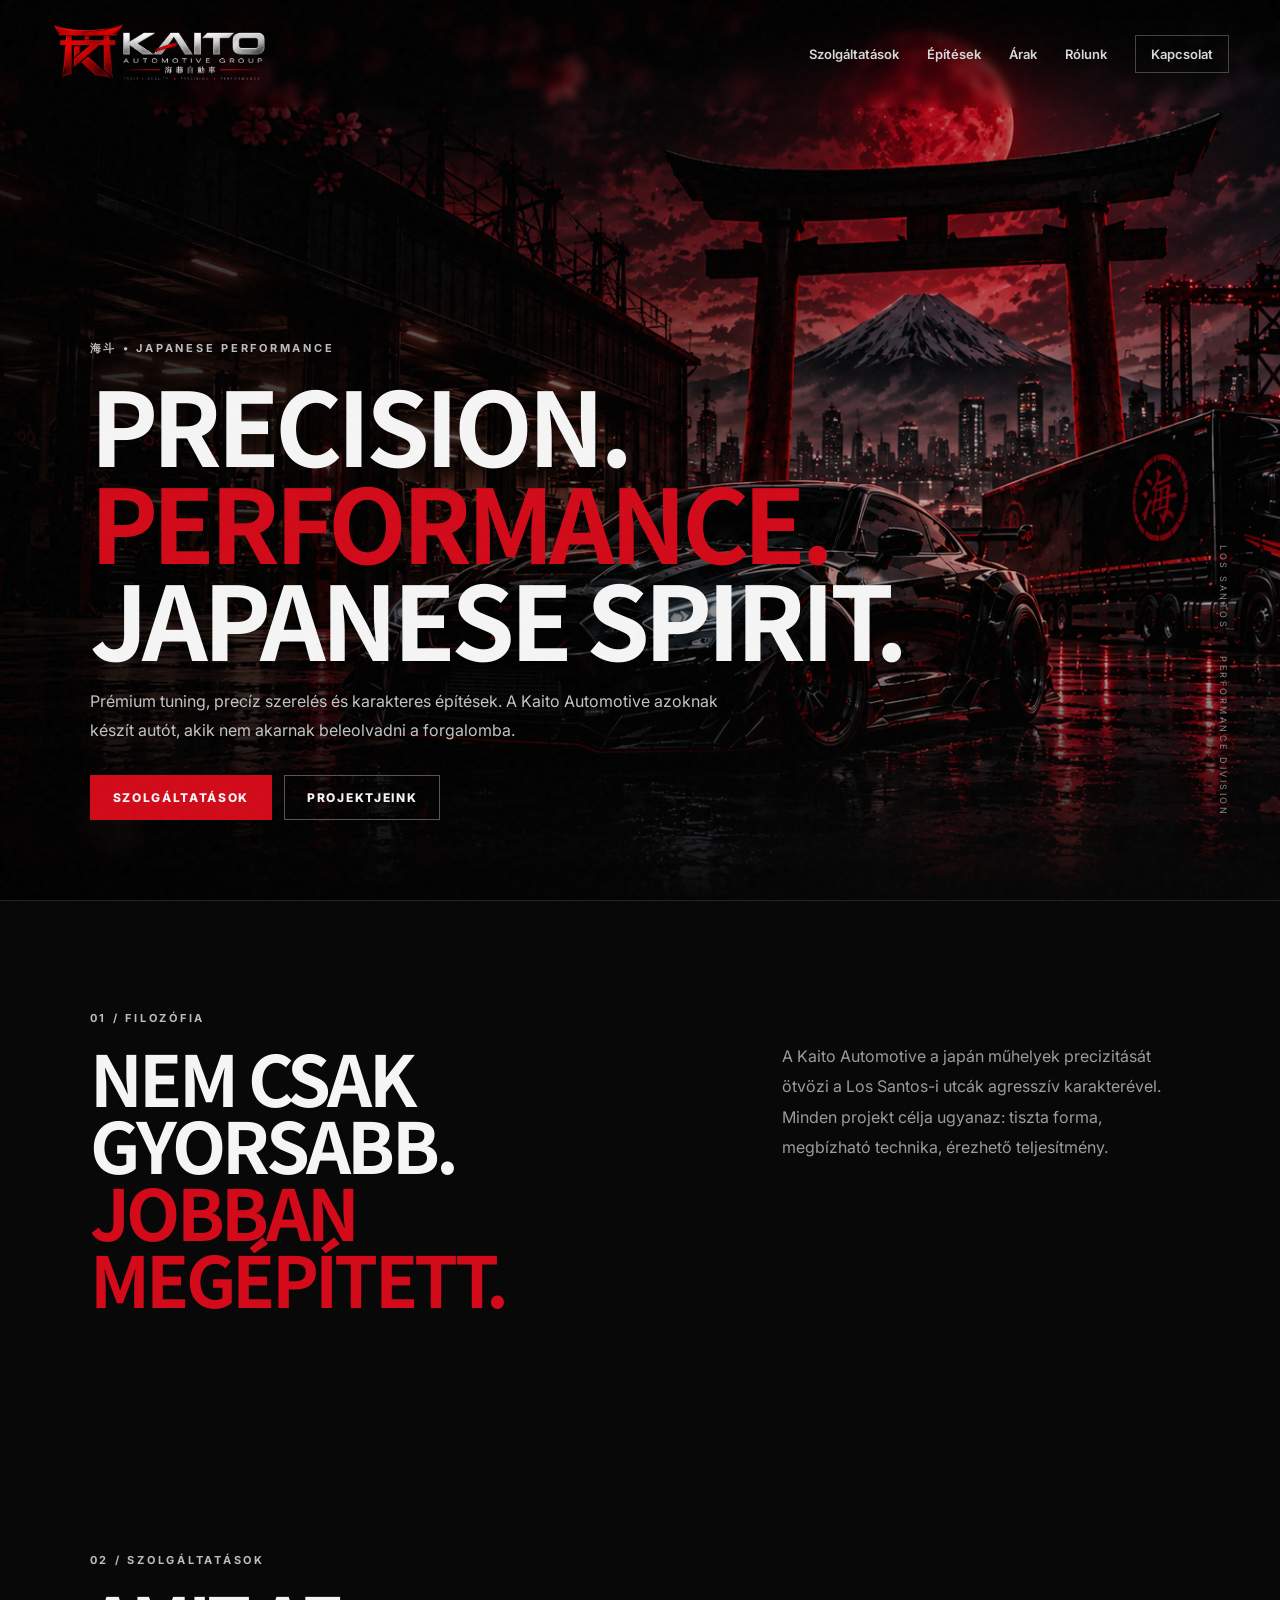
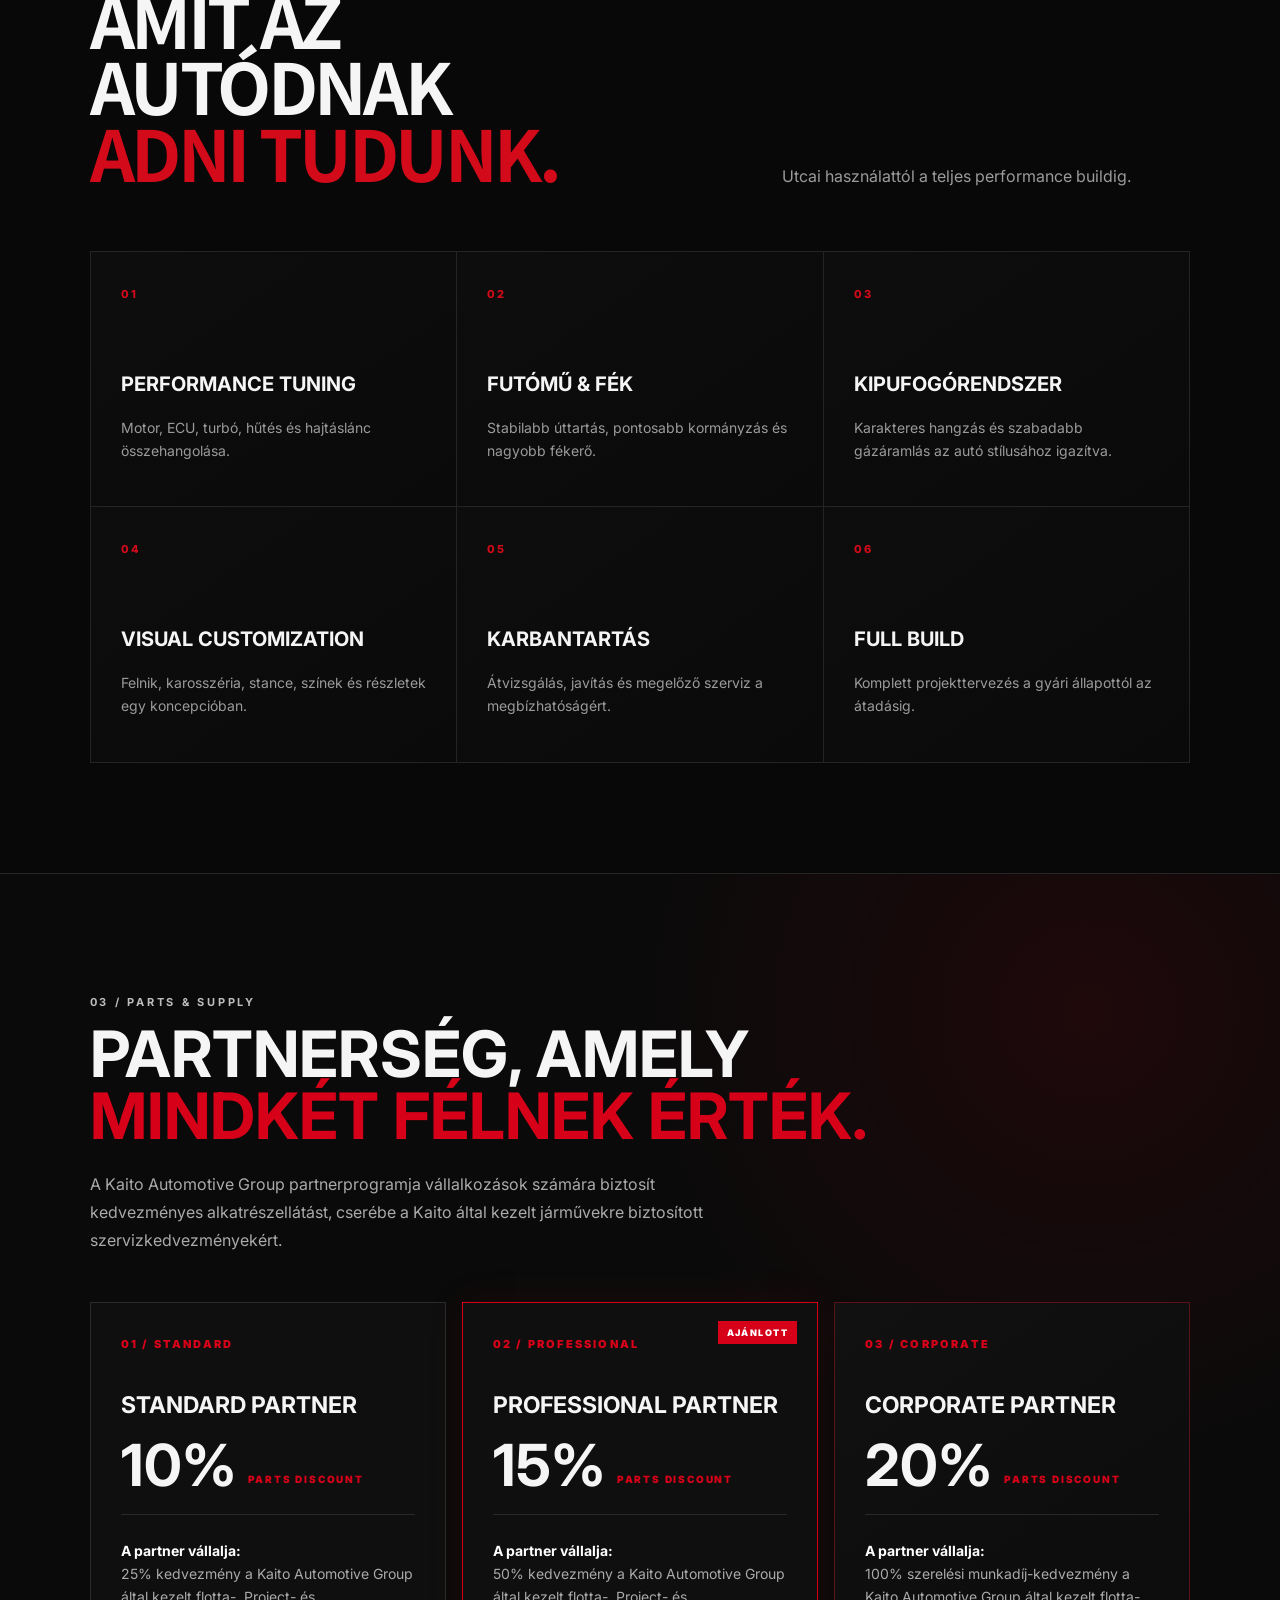
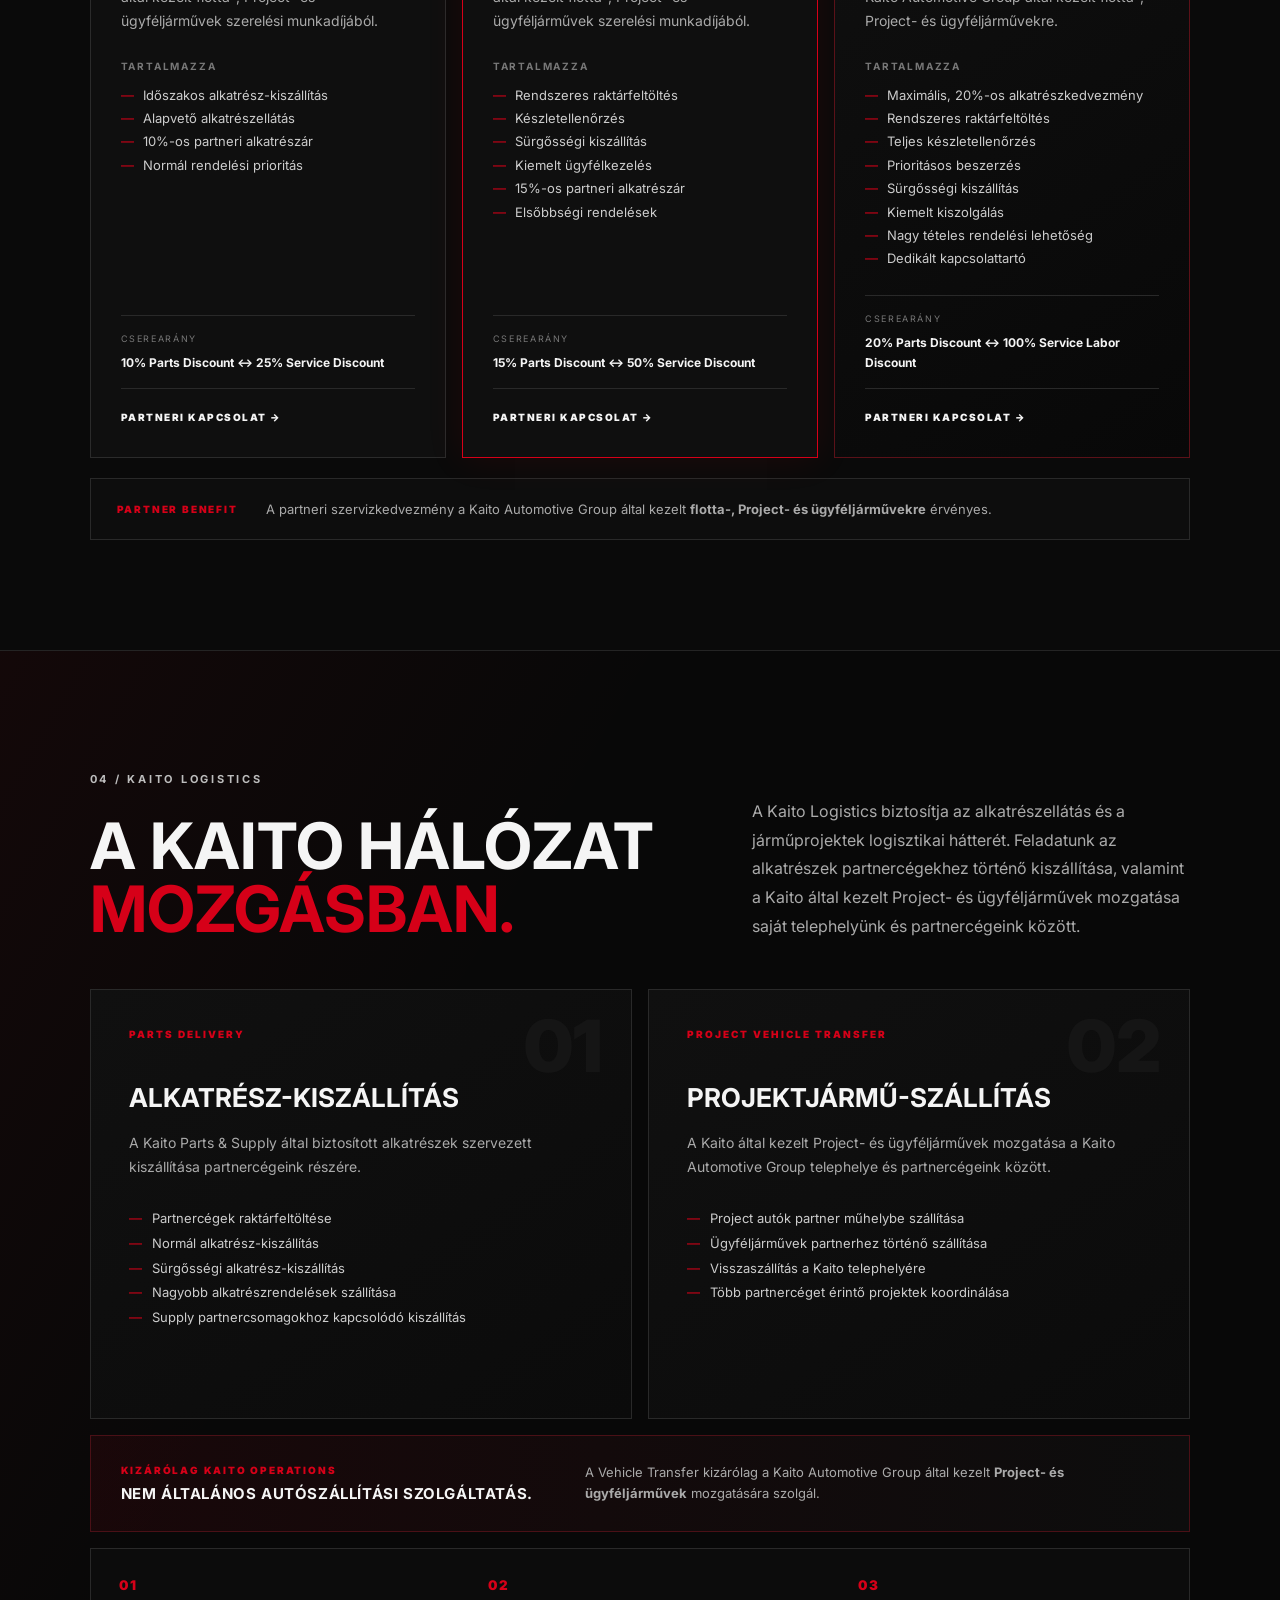
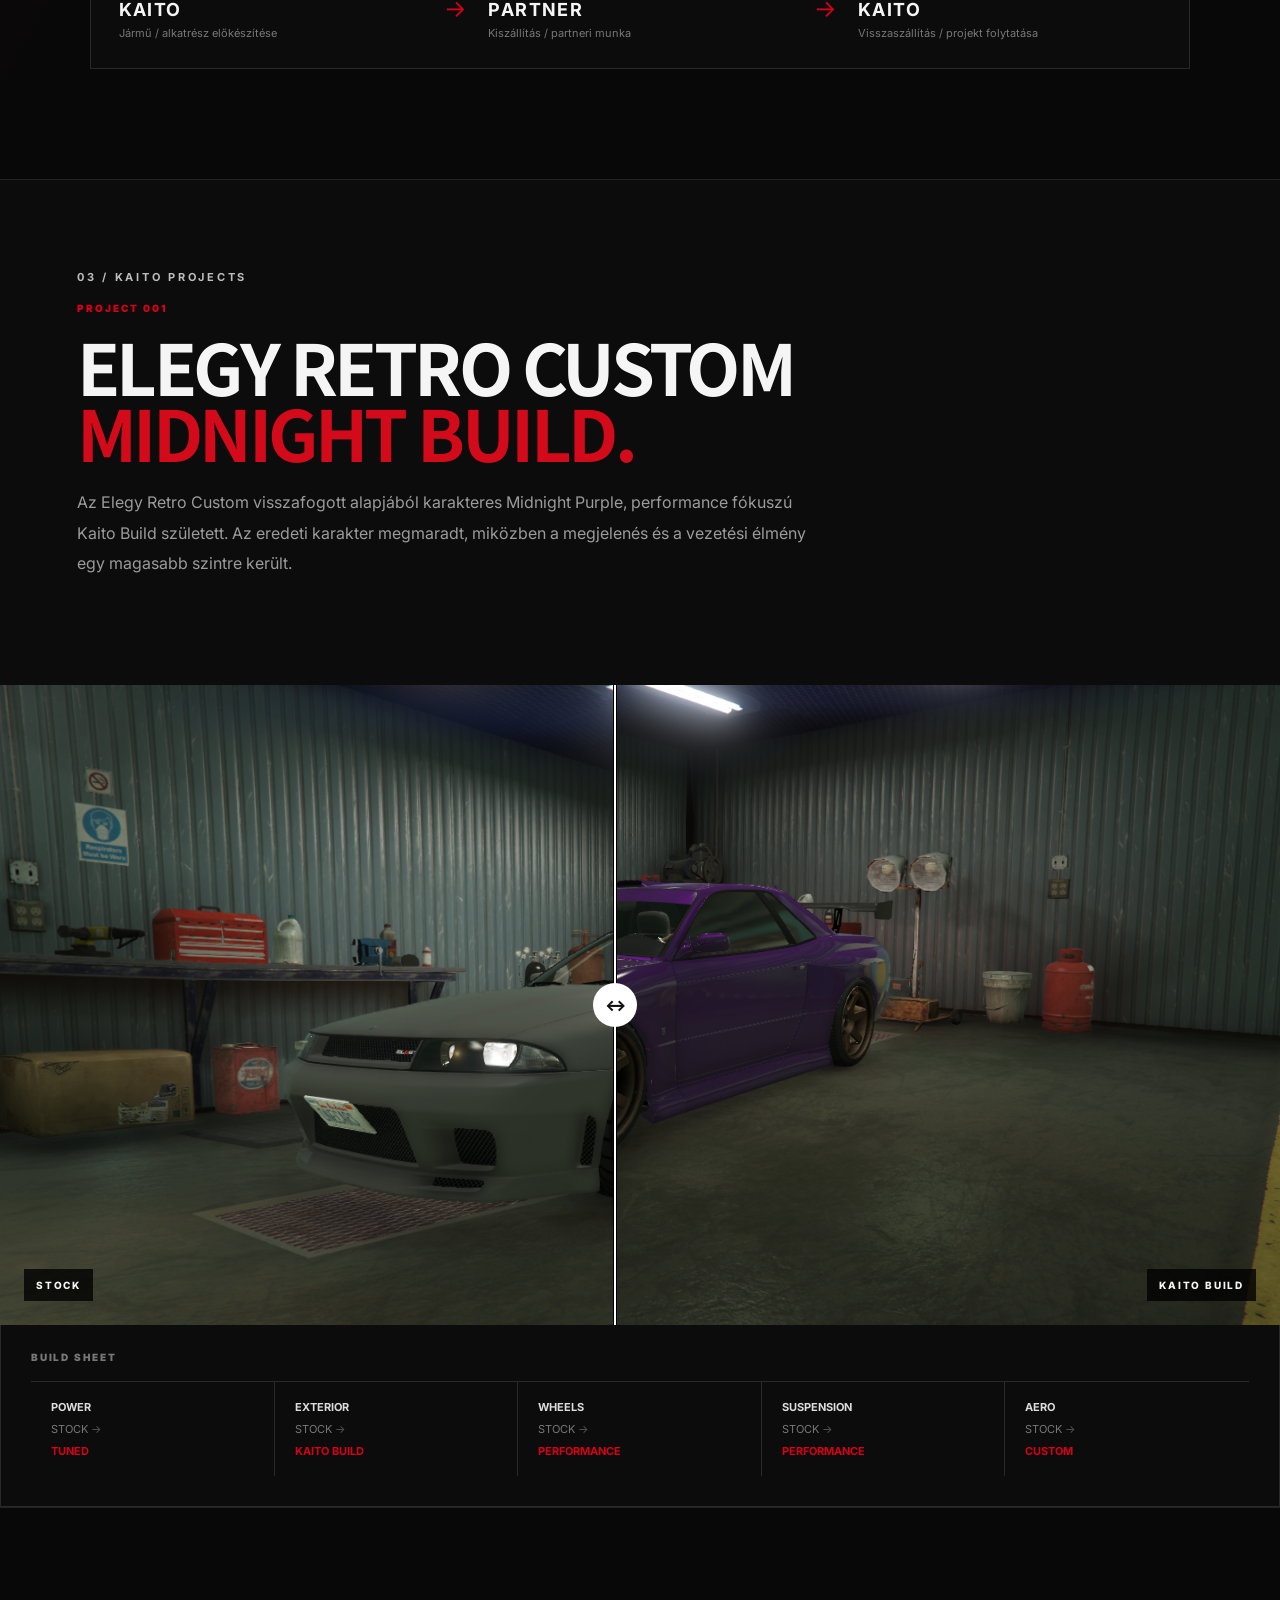
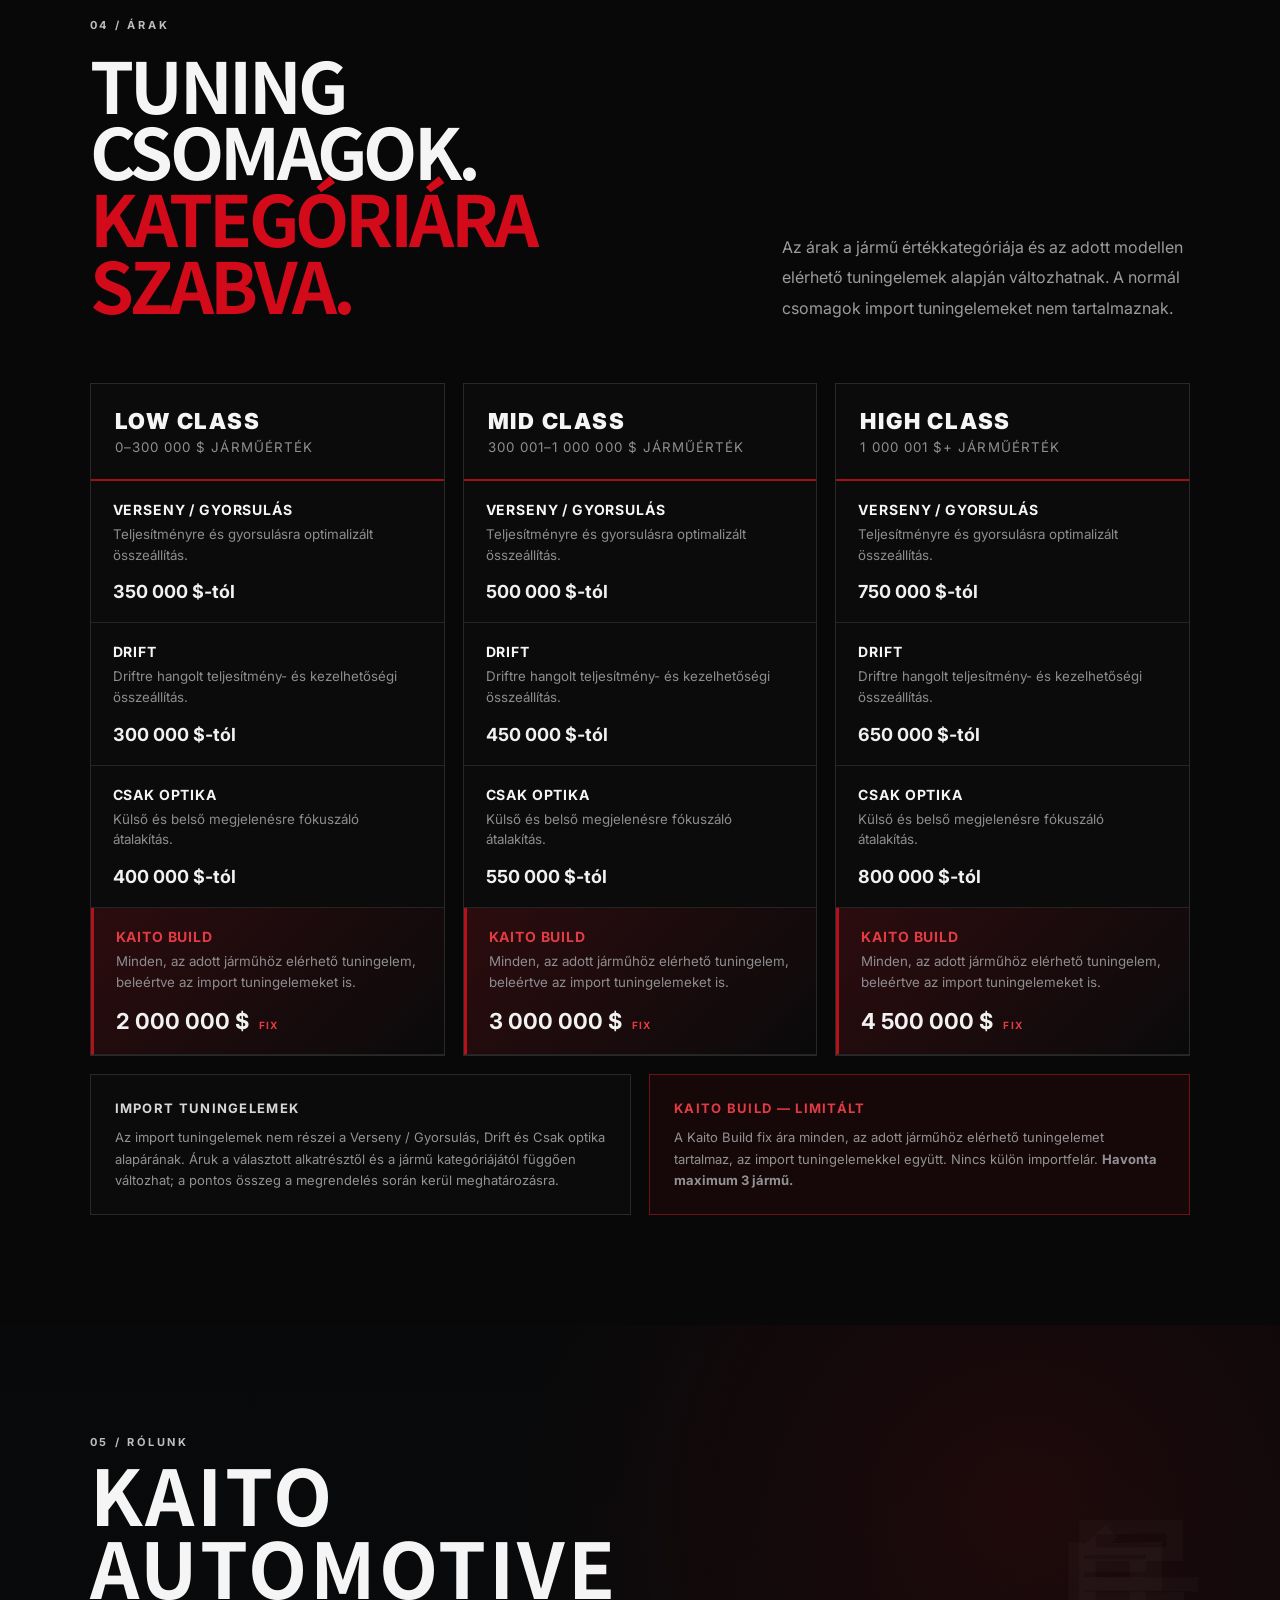
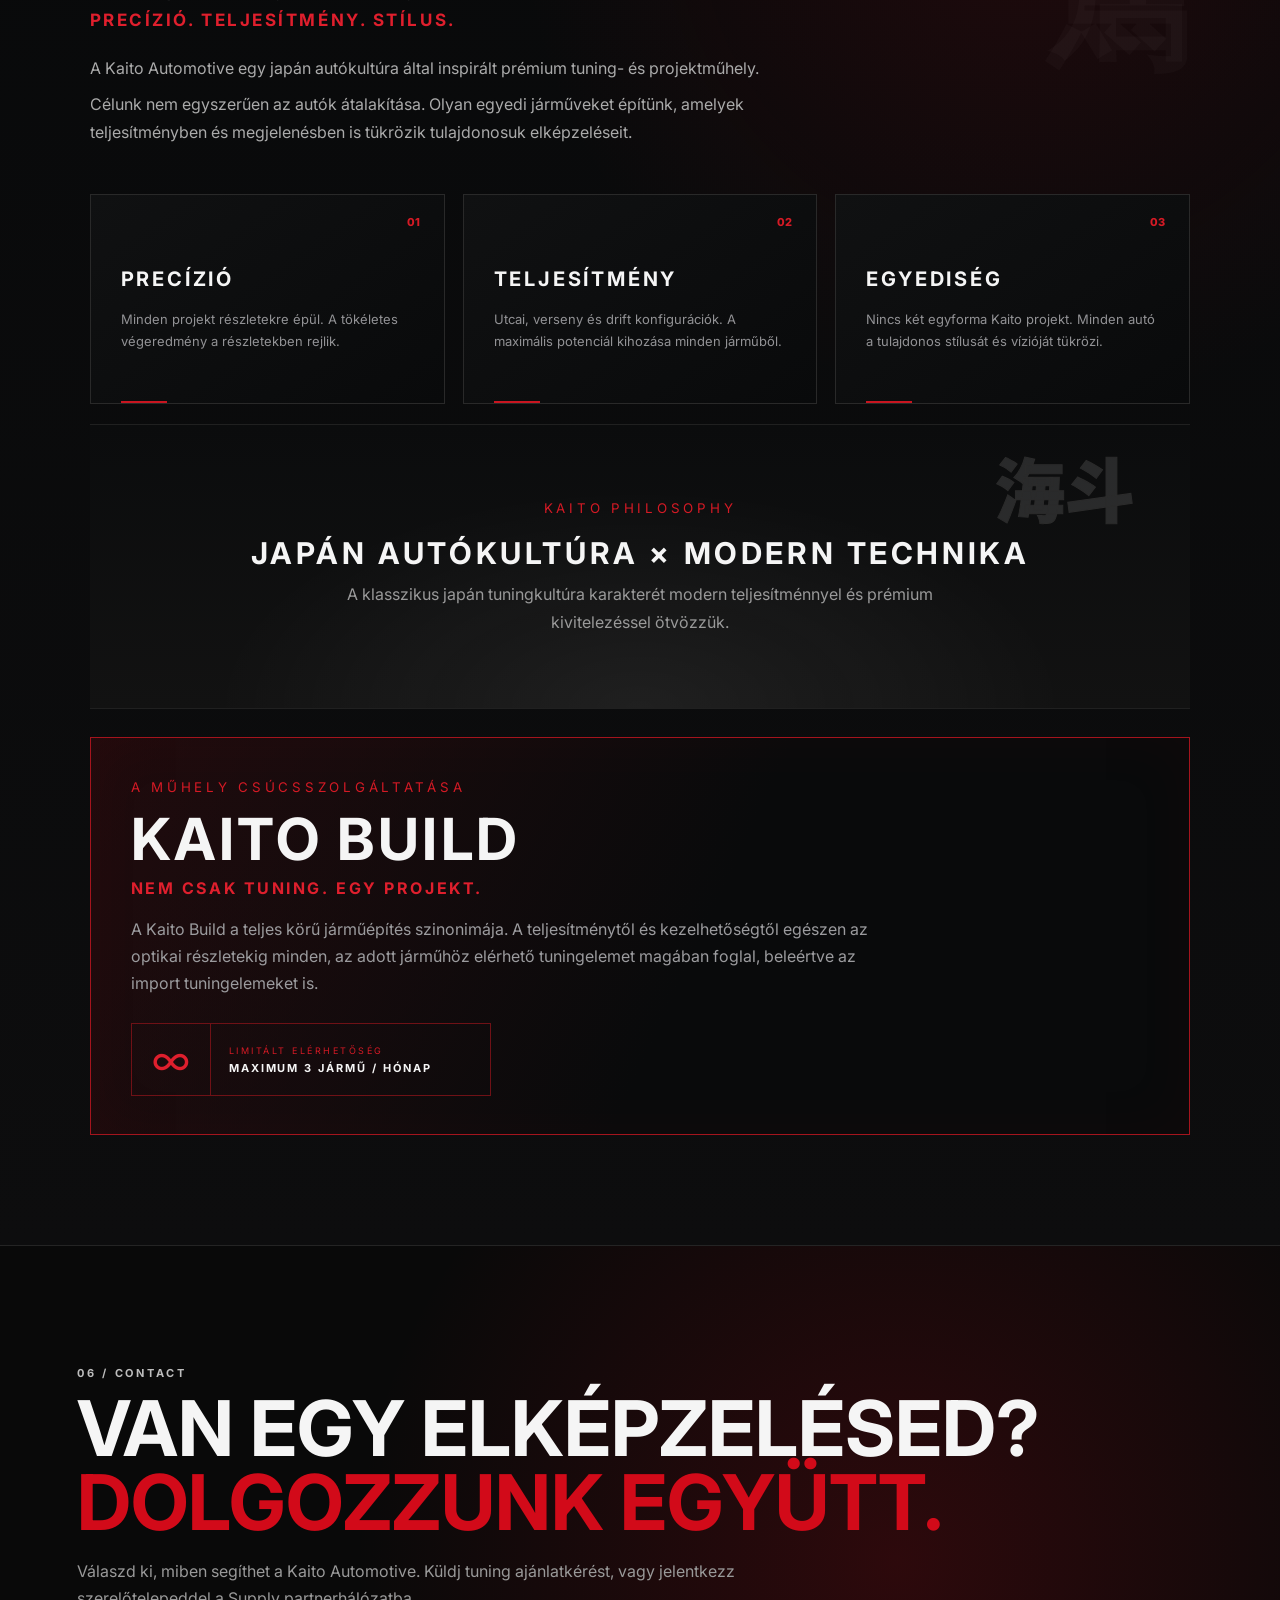
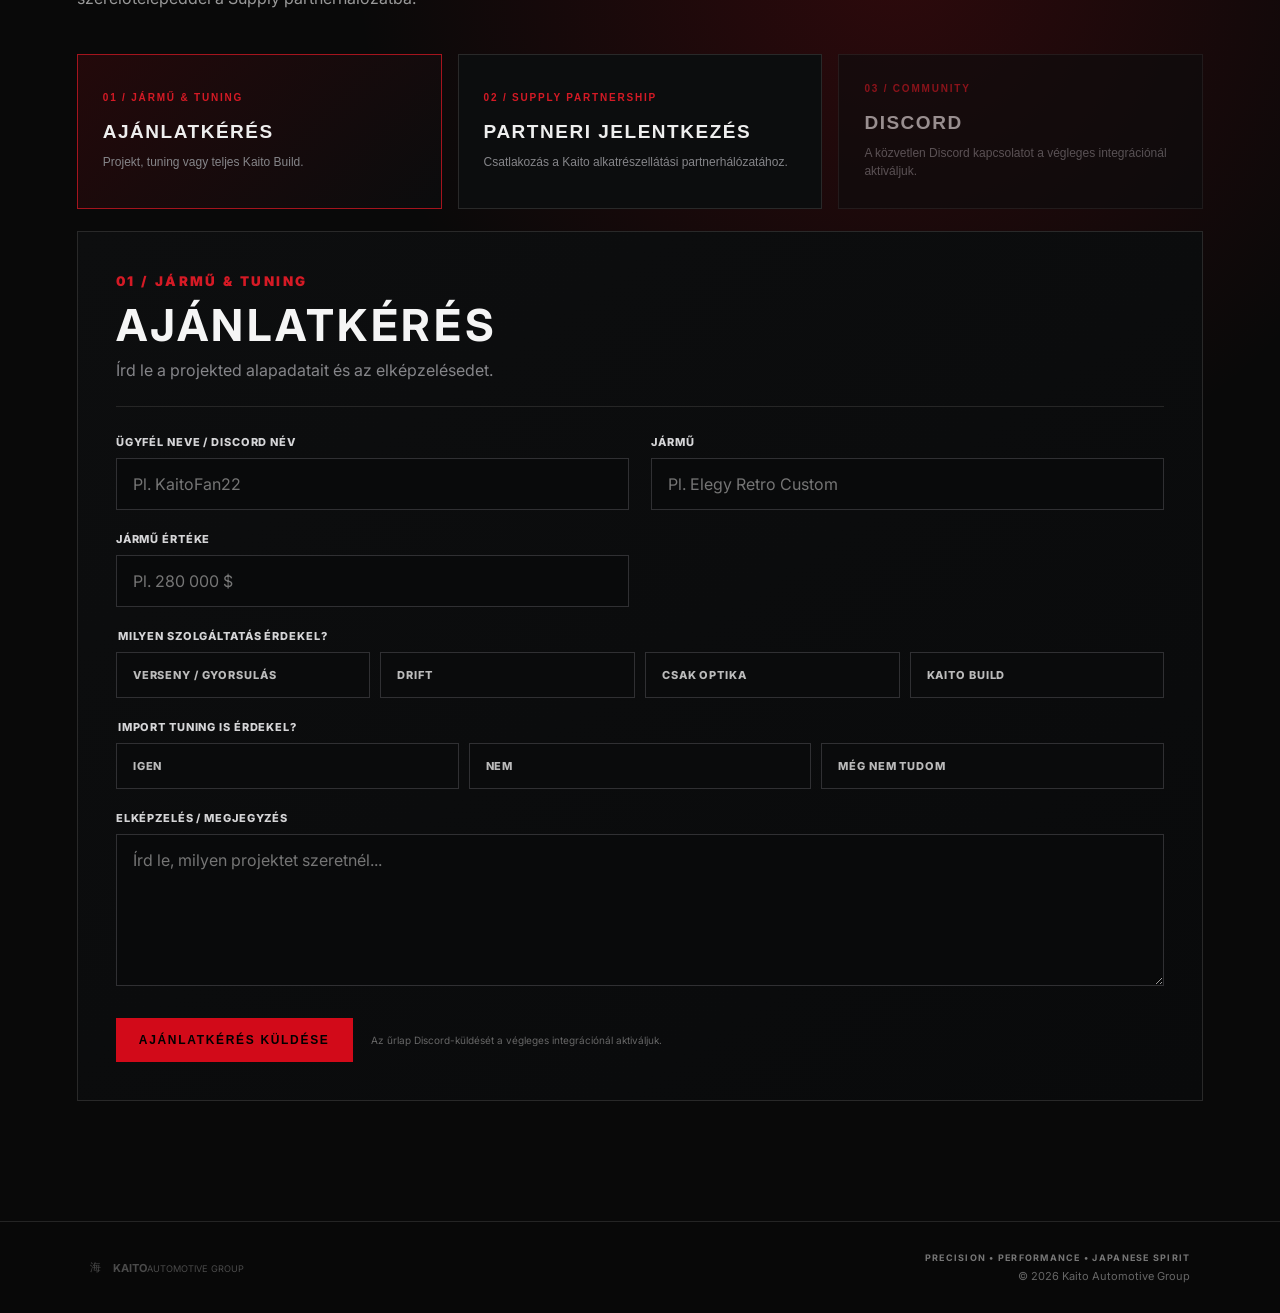
==== index.html @ cdbf5342 "Add files via upload" ====
<!doctype html>
<html lang="hu">
<head>
  <meta charset="utf-8">
  <meta name="viewport" content="width=device-width,initial-scale=1">
  <meta name="theme-color" content="#0a0a0a">
  <title>Kaito Automotive Group</title>
  <meta name="description" content="Kaito Automotive Group — prémium japán ihletésű tuning, performance és egyedi építések Los Santosban.">
  <link rel="preconnect" href="https://fonts.googleapis.com">
  <link rel="preconnect" href="https://fonts.gstatic.com" crossorigin>
  <link href="https://fonts.googleapis.com/css2?family=Inter:wght@400;500;600;700;800&family=Noto+Sans+JP:wght@500;700;900&display=swap" rel="stylesheet">
  <link rel="stylesheet" href="styles.css">
</head>
<body>
  <div class="noise"></div>

  <header class="site-header">
    <a class="brand brand-logo" href="#home" aria-label="Kaito Automotive Group">
      <img src="assets/kaito-logo.png" alt="Kaito Automotive Group">
    </a>

    <button class="menu-toggle" aria-label="Menü megnyitása" aria-expanded="false">☰</button>

    <nav class="main-nav">
      <a href="#services">Szolgáltatások</a>
      <a href="#builds">Építések</a>
      <a href="#pricing">Árak</a>
      <a href="#about">Rólunk</a>
      <a class="nav-cta" href="#contact">Kapcsolat</a>
    </nav>
  </header>

  <main>
    <section class="hero" id="home">
      <div class="hero-overlay"></div>
      <div class="hero-content reveal">
        <p class="eyebrow">海斗 • JAPANESE PERFORMANCE</p>
        <h1>Precision.<br><span>Performance.</span><br>Japanese Spirit.</h1>
        <p class="hero-copy">
          Prémium tuning, precíz szerelés és karakteres építések.
          A Kaito Automotive azoknak készít autót, akik nem akarnak beleolvadni a forgalomba.
        </p>
        <div class="hero-actions">
          <a class="btn btn-primary" href="#services">Szolgáltatások</a>
          <a class="btn btn-ghost" href="#builds">Projektjeink</a>
        </div>
      </div>

      <div class="hero-side reveal">
        <span>LOS SANTOS</span>
        <span>PERFORMANCE DIVISION</span>
      </div>
    </section>

    <section class="section intro">
      <div class="section-kicker">01 / FILOZÓFIA</div>
      <div class="intro-grid">
        <h2>Nem csak gyorsabb.<br><span>Jobban megépített.</span></h2>
        <p>
          A Kaito Automotive a japán műhelyek precizitását ötvözi a Los Santos-i utcák
          agresszív karakterével. Minden projekt célja ugyanaz: tiszta forma, megbízható technika,
          érezhető teljesítmény.
        </p>
      </div>
    </section>

    <section class="section" id="services">
      <div class="section-heading">
        <div>
          <div class="section-kicker">02 / SZOLGÁLTATÁSOK</div>
          <h2>Amit az autódnak<br><span>adni tudunk.</span></h2>
        </div>
        <p>Utcai használattól a teljes performance buildig.</p>
      </div>

      <div class="service-grid">
        <article class="service-card reveal">
          <span>01</span>
          <h3>Performance tuning</h3>
          <p>Motor, ECU, turbó, hűtés és hajtáslánc összehangolása.</p>
        </article>
        <article class="service-card reveal">
          <span>02</span>
          <h3>Futómű & fék</h3>
          <p>Stabilabb úttartás, pontosabb kormányzás és nagyobb fékerő.</p>
        </article>
        <article class="service-card reveal">
          <span>03</span>
          <h3>Kipufogórendszer</h3>
          <p>Karakteres hangzás és szabadabb gázáramlás az autó stílusához igazítva.</p>
        </article>
        <article class="service-card reveal">
          <span>04</span>
          <h3>Visual customization</h3>
          <p>Felnik, karosszéria, stance, színek és részletek egy koncepcióban.</p>
        </article>
        <article class="service-card reveal">
          <span>05</span>
          <h3>Karbantartás</h3>
          <p>Átvizsgálás, javítás és megelőző szerviz a megbízhatóságért.</p>
        </article>
        <article class="service-card reveal">
          <span>06</span>
          <h3>Full build</h3>
          <p>Komplett projekttervezés a gyári állapottól az átadásig.</p>
        </article>
      </div>
    </section>
<section class="supply-partners" id="supply">
<div class="supply-head"><p class="eyebrow">03 / PARTS &amp; SUPPLY</p><h2>PARTNERSÉG, AMELY<br><span>MINDKÉT FÉLNEK ÉRTÉK.</span></h2><p class="supply-intro">A Kaito Automotive Group partnerprogramja vállalkozások számára biztosít kedvezményes alkatrészellátást, cserébe a Kaito által kezelt járművekre biztosított szervizkedvezményekért.</p></div>
<div class="partner-grid">
<article class="partner-card"><div class="partner-tier">01 / STANDARD</div><h3>STANDARD PARTNER</h3><div class="discount"><strong>10%</strong><span>PARTS DISCOUNT</span></div><p class="partner-duty"><b>A partner vállalja:</b><br>25% kedvezmény a Kaito Automotive Group által kezelt flotta-, Project- és ügyféljárművek szerelési munkadíjából.</p><h4>TARTALMAZZA</h4><ul><li>Időszakos alkatrész-kiszállítás</li><li>Alapvető alkatrészellátás</li><li>10%-os partneri alkatrészár</li><li>Normál rendelési prioritás</li></ul><div class="exchange"><span>CSEREARÁNY</span><b>10% Parts Discount ↔ 25% Service Discount</b></div><a class="partner-link" href="#contact">PARTNERI KAPCSOLAT →</a></article>
<article class="partner-card featured"><div class="recommended">AJÁNLOTT</div><div class="partner-tier">02 / PROFESSIONAL</div><h3>PROFESSIONAL PARTNER</h3><div class="discount"><strong>15%</strong><span>PARTS DISCOUNT</span></div><p class="partner-duty"><b>A partner vállalja:</b><br>50% kedvezmény a Kaito Automotive Group által kezelt flotta-, Project- és ügyféljárművek szerelési munkadíjából.</p><h4>TARTALMAZZA</h4><ul><li>Rendszeres raktárfeltöltés</li><li>Készletellenőrzés</li><li>Sürgősségi kiszállítás</li><li>Kiemelt ügyfélkezelés</li><li>15%-os partneri alkatrészár</li><li>Elsőbbségi rendelések</li></ul><div class="exchange"><span>CSEREARÁNY</span><b>15% Parts Discount ↔ 50% Service Discount</b></div><a class="partner-link" href="#contact">PARTNERI KAPCSOLAT →</a></article>
<article class="partner-card corporate"><div class="partner-tier">03 / CORPORATE</div><h3>CORPORATE PARTNER</h3><div class="discount"><strong>20%</strong><span>PARTS DISCOUNT</span></div><p class="partner-duty"><b>A partner vállalja:</b><br>100% szerelési munkadíj-kedvezmény a Kaito Automotive Group által kezelt flotta-, Project- és ügyféljárművekre.</p><h4>TARTALMAZZA</h4><ul><li>Maximális, 20%-os alkatrészkedvezmény</li><li>Rendszeres raktárfeltöltés</li><li>Teljes készletellenőrzés</li><li>Prioritásos beszerzés</li><li>Sürgősségi kiszállítás</li><li>Kiemelt kiszolgálás</li><li>Nagy tételes rendelési lehetőség</li><li>Dedikált kapcsolattartó</li></ul><div class="exchange"><span>CSEREARÁNY</span><b>20% Parts Discount ↔ 100% Service Labor Discount</b></div><a class="partner-link" href="#contact">PARTNERI KAPCSOLAT →</a></article>
</div><div class="partner-benefit"><span>PARTNER BENEFIT</span><p>A partneri szervizkedvezmény a Kaito Automotive Group által kezelt <b>flotta-, Project- és ügyféljárművekre</b> érvényes.</p></div></section>

<section class="logistics-section" id="logistics">
  <div class="logistics-head">
    <p class="eyebrow">04 / KAITO LOGISTICS</p>
    <h2>A KAITO HÁLÓZAT<br><span>MOZGÁSBAN.</span></h2>
    <p class="logistics-intro">
      A Kaito Logistics biztosítja az alkatrészellátás és a járműprojektek logisztikai hátterét.
      Feladatunk az alkatrészek partnercégekhez történő kiszállítása, valamint a Kaito által kezelt
      Project- és ügyféljárművek mozgatása saját telephelyünk és partnercégeink között.
    </p>
  </div>

  <div class="logistics-grid">
    <article class="logistics-card">
      <div class="logistics-number">01</div>
      <p class="logistics-label">PARTS DELIVERY</p>
      <h3>ALKATRÉSZ-KISZÁLLÍTÁS</h3>
      <p>
        A Kaito Parts &amp; Supply által biztosított alkatrészek szervezett kiszállítása
        partnercégeink részére.
      </p>
      <ul>
        <li>Partnercégek raktárfeltöltése</li>
        <li>Normál alkatrész-kiszállítás</li>
        <li>Sürgősségi alkatrész-kiszállítás</li>
        <li>Nagyobb alkatrészrendelések szállítása</li>
        <li>Supply partnercsomagokhoz kapcsolódó kiszállítás</li>
      </ul>
    </article>

    <article class="logistics-card">
      <div class="logistics-number">02</div>
      <p class="logistics-label">PROJECT VEHICLE TRANSFER</p>
      <h3>PROJEKTJÁRMŰ-SZÁLLÍTÁS</h3>
      <p>
        A Kaito által kezelt Project- és ügyféljárművek mozgatása a Kaito Automotive Group
        telephelye és partnercégeink között.
      </p>
      <ul>
        <li>Project autók partner műhelybe szállítása</li>
        <li>Ügyféljárművek partnerhez történő szállítása</li>
        <li>Visszaszállítás a Kaito telephelyére</li>
        <li>Több partnercéget érintő projektek koordinálása</li>
      </ul>
    </article>
  </div>

  <div class="operations-note">
    <div>
      <span>KIZÁRÓLAG KAITO OPERATIONS</span>
      <strong>NEM ÁLTALÁNOS AUTÓSZÁLLÍTÁSI SZOLGÁLTATÁS.</strong>
    </div>
    <p>
      A Vehicle Transfer kizárólag a Kaito Automotive Group által kezelt
      <b>Project- és ügyféljárművek</b> mozgatására szolgál.
    </p>
  </div>

  <div class="logistics-flow">
    <div><small>01</small><strong>KAITO</strong><span>Jármű / alkatrész előkészítése</span></div>
    <i>→</i>
    <div><small>02</small><strong>PARTNER</strong><span>Kiszállítás / partneri munka</span></div>
    <i>→</i>
    <div><small>03</small><strong>KAITO</strong><span>Visszaszállítás / projekt folytatása</span></div>
  </div>
</section>


    <section class="build-section" id="builds">
      <div class="build-copy reveal">
        <div class="section-kicker">03 / KAITO PROJECTS</div>
        <div class="project-number">PROJECT 001</div>
        <h2>Elegy Retro Custom<br><span>Midnight Build.</span></h2>
        <p>
          Az Elegy Retro Custom visszafogott alapjából karakteres Midnight Purple,
          performance fókuszú Kaito Build született. Az eredeti karakter megmaradt,
          miközben a megjelenés és a vezetési élmény egy magasabb szintre került.
        </p>

        
      </div>

      <div class="before-after reveal" id="compare">
        <img class="ba-image ba-after" src="assets/elegy-kaito-build.png" alt="Elegy Retro Custom Kaito Build">
        <div class="ba-before-wrap" id="beforeWrap">
          <img class="ba-image ba-before" src="assets/elegy-stock.png" alt="Elegy Retro Custom stock">
        </div>
        <div class="ba-line" id="baLine"></div>
        <input id="baRange" type="range" min="0" max="100" value="50" aria-label="Stock és Kaito Build összehasonlítása">
        <span class="ba-label left">STOCK</span>
        <span class="ba-label right">KAITO BUILD</span>
      </div>

      <div class="project-build-sheet">
          <div class="pbs-title">BUILD SHEET</div>
          <div><span>POWER</span><em>STOCK</em><b>→</b><strong>TUNED</strong></div>
          <div><span>EXTERIOR</span><em>STOCK</em><b>→</b><strong>KAITO BUILD</strong></div>
          <div><span>WHEELS</span><em>STOCK</em><b>→</b><strong>PERFORMANCE</strong></div>
          <div><span>SUSPENSION</span><em>STOCK</em><b>→</b><strong>PERFORMANCE</strong></div>
          <div><span>AERO</span><em>STOCK</em><b>→</b><strong>CUSTOM</strong></div>
        </div>
    </section>

    <section class="section pricing-section" id="pricing">
      <div class="section-heading">
        <div>
          <div class="section-kicker">04 / ÁRAK</div>
          <h2>Tuning csomagok.<br><span>Kategóriára szabva.</span></h2>
        </div>
        <p>Az árak a jármű értékkategóriája és az adott modellen elérhető tuningelemek alapján változhatnak. A normál csomagok import tuningelemeket nem tartalmaznak.</p>
      </div>

      <div class="pricing-classes reveal">
        <article class="pricing-class">
          <div class="pricing-class-head"><span>LOW CLASS</span><small>0–300 000 $ járműérték</small></div>
          <div class="pricing-package"><div><strong>Verseny / Gyorsulás</strong><small>Teljesítményre és gyorsulásra optimalizált összeállítás.</small></div><b>350 000 $-tól</b></div>
          <div class="pricing-package"><div><strong>Drift</strong><small>Driftre hangolt teljesítmény- és kezelhetőségi összeállítás.</small></div><b>300 000 $-tól</b></div>
          <div class="pricing-package"><div><strong>Csak optika</strong><small>Külső és belső megjelenésre fókuszáló átalakítás.</small></div><b>400 000 $-tól</b></div>
          <div class="pricing-package kaito-build"><div><strong>KAITO BUILD</strong><small>Minden, az adott járműhöz elérhető tuningelem, beleértve az import tuningelemeket is.</small></div><b>2 000 000 $ <em>FIX</em></b></div>
        </article>

        <article class="pricing-class">
          <div class="pricing-class-head"><span>MID CLASS</span><small>300 001–1 000 000 $ járműérték</small></div>
          <div class="pricing-package"><div><strong>Verseny / Gyorsulás</strong><small>Teljesítményre és gyorsulásra optimalizált összeállítás.</small></div><b>500 000 $-tól</b></div>
          <div class="pricing-package"><div><strong>Drift</strong><small>Driftre hangolt teljesítmény- és kezelhetőségi összeállítás.</small></div><b>450 000 $-tól</b></div>
          <div class="pricing-package"><div><strong>Csak optika</strong><small>Külső és belső megjelenésre fókuszáló átalakítás.</small></div><b>550 000 $-tól</b></div>
          <div class="pricing-package kaito-build"><div><strong>KAITO BUILD</strong><small>Minden, az adott járműhöz elérhető tuningelem, beleértve az import tuningelemeket is.</small></div><b>3 000 000 $ <em>FIX</em></b></div>
        </article>

        <article class="pricing-class">
          <div class="pricing-class-head"><span>HIGH CLASS</span><small>1 000 001 $+ járműérték</small></div>
          <div class="pricing-package"><div><strong>Verseny / Gyorsulás</strong><small>Teljesítményre és gyorsulásra optimalizált összeállítás.</small></div><b>750 000 $-tól</b></div>
          <div class="pricing-package"><div><strong>Drift</strong><small>Driftre hangolt teljesítmény- és kezelhetőségi összeállítás.</small></div><b>650 000 $-tól</b></div>
          <div class="pricing-package"><div><strong>Csak optika</strong><small>Külső és belső megjelenésre fókuszáló átalakítás.</small></div><b>800 000 $-tól</b></div>
          <div class="pricing-package kaito-build"><div><strong>KAITO BUILD</strong><small>Minden, az adott járműhöz elérhető tuningelem, beleértve az import tuningelemeket is.</small></div><b>4 500 000 $ <em>FIX</em></b></div>
        </article>
      </div>

      <div class="pricing-notes reveal">
        <div><strong>IMPORT TUNINGELEMEK</strong><p>Az import tuningelemek nem részei a Verseny / Gyorsulás, Drift és Csak optika alapárának. Áruk a választott alkatrésztől és a jármű kategóriájától függően változhat; a pontos összeg a megrendelés során kerül meghatározásra.</p></div>
        <div class="kaito-note"><strong>KAITO BUILD — LIMITÁLT</strong><p>A Kaito Build fix ára minden, az adott járműhöz elérhető tuningelemet tartalmaz, az import tuningelemekkel együtt. Nincs külön importfelár. <b>Havonta maximum 3 jármű.</b></p></div>
      </div>
    </section>

    <section class="section about about-premium" id="about">
      <div class="about-hero reveal">
        <div class="section-kicker">05 / RÓLUNK</div>
        <h2>KAITO AUTOMOTIVE</h2>
        <h3>PRECÍZIÓ. TELJESÍTMÉNY. STÍLUS.</h3>
        <p>A Kaito Automotive egy japán autókultúra által inspirált prémium tuning- és projektműhely.</p>
        <p>Célunk nem egyszerűen az autók átalakítása. Olyan egyedi járműveket építünk, amelyek teljesítményben és megjelenésben is tükrözik tulajdonosuk elképzeléseit.</p>
      </div>
      <div class="about-pillars reveal">
        <article><span>01</span><strong>PRECÍZIÓ</strong><p>Minden projekt részletekre épül. A tökéletes végeredmény a részletekben rejlik.</p></article>
        <article><span>02</span><strong>TELJESÍTMÉNY</strong><p>Utcai, verseny és drift konfigurációk. A maximális potenciál kihozása minden járműből.</p></article>
        <article><span>03</span><strong>EGYEDISÉG</strong><p>Nincs két egyforma Kaito projekt. Minden autó a tulajdonos stílusát és vízióját tükrözi.</p></article>
      </div>
      <div class="about-philosophy reveal">
        <div class="about-mark">海斗</div>
        <small>KAITO PHILOSOPHY</small>
        <h3>JAPÁN AUTÓKULTÚRA × MODERN TECHNIKA</h3>
        <p>A klasszikus japán tuningkultúra karakterét modern teljesítménnyel és prémium kivitelezéssel ötvözzük.</p>
      </div>
      <div class="about-kaito-build reveal">
        <div><small>A MŰHELY CSÚCSSZOLGÁLTATÁSA</small><h3>KAITO BUILD</h3><strong>NEM CSAK TUNING. EGY PROJEKT.</strong>
        <p>A Kaito Build a teljes körű járműépítés szinonimája. A teljesítménytől és kezelhetőségtől egészen az optikai részletekig minden, az adott járműhöz elérhető tuningelemet magában foglal, beleértve az import tuningelemeket is.</p></div>
        <div class="about-limit"><span>∞</span><div><small>LIMITÁLT ELÉRHETŐSÉG</small><b>MAXIMUM 3 JÁRMŰ / HÓNAP</b></div></div>
      </div>
    </section>

    <section class="contact-section" id="contact">
      <div class="contact-shell reveal">
        <div class="section-kicker">06 / CONTACT</div>
        <h2>Van egy elképzelésed?<br><span>Dolgozzunk együtt.</span></h2>
        <p class="contact-lead">Válaszd ki, miben segíthet a Kaito Automotive. Küldj tuning ajánlatkérést, vagy jelentkezz szerelőtelepeddel a Supply partnerhálózatba.</p>

        <div class="contact-paths">
          <button class="contact-path active" type="button" data-contact-target="tuningForm">
            <small>01 / JÁRMŰ &amp; TUNING</small><strong>AJÁNLATKÉRÉS</strong><span>Projekt, tuning vagy teljes Kaito Build.</span>
          </button>
          <button class="contact-path" type="button" data-contact-target="partnerForm">
            <small>02 / SUPPLY PARTNERSHIP</small><strong>PARTNERI JELENTKEZÉS</strong><span>Csatlakozás a Kaito alkatrészellátási partnerhálózatához.</span>
          </button>
          <button class="contact-path discord-path" type="button" disabled>
            <small>03 / COMMUNITY</small><strong>DISCORD</strong><span>A közvetlen Discord kapcsolatot a végleges integrációnál aktiváljuk.</span>
          </button>
        </div>

        <div class="contact-form-panel active" id="tuningForm">
          <div class="form-heading"><small>01 / JÁRMŰ &amp; TUNING</small><h3>AJÁNLATKÉRÉS</h3><p>Írd le a projekted alapadatait és az elképzelésedet.</p></div>
          <form class="kaito-form" data-demo-form>
            <label><span>Ügyfél neve / Discord név</span><input type="text" name="customer" placeholder="Pl. KaitoFan22" required></label>
            <label><span>Jármű</span><input type="text" name="vehicle" placeholder="Pl. Elegy Retro Custom" required></label>
            <label><span>Jármű értéke</span><input type="text" name="value" placeholder="Pl. 280 000 $" required></label>
            <fieldset class="form-wide"><legend>Milyen szolgáltatás érdekel?</legend><div class="choice-grid">
              <label class="choice"><input type="radio" name="service" value="Verseny / Gyorsulás" required><span>Verseny / Gyorsulás</span></label>
              <label class="choice"><input type="radio" name="service" value="Drift"><span>Drift</span></label>
              <label class="choice"><input type="radio" name="service" value="Csak optika"><span>Csak optika</span></label>
              <label class="choice"><input type="radio" name="service" value="Kaito Build"><span>Kaito Build</span></label>
            </div></fieldset>
            <fieldset class="form-wide"><legend>Import tuning is érdekel?</legend><div class="choice-grid choice-grid-3">
              <label class="choice"><input type="radio" name="import" value="Igen" required><span>Igen</span></label>
              <label class="choice"><input type="radio" name="import" value="Nem"><span>Nem</span></label>
              <label class="choice"><input type="radio" name="import" value="Még nem tudom"><span>Még nem tudom</span></label>
            </div></fieldset>
            <label class="form-wide"><span>Elképzelés / Megjegyzés</span><textarea name="idea" rows="6" placeholder="Írd le, milyen projektet szeretnél..." required></textarea></label>
            <div class="form-submit form-wide"><button class="btn btn-primary" type="submit">AJÁNLATKÉRÉS KÜLDÉSE</button><small>Az űrlap Discord-küldését a végleges integrációnál aktiváljuk.</small></div>
          </form>
        </div>

        <div class="contact-form-panel" id="partnerForm">
          <div class="form-heading"><small>02 / SUPPLY PARTNERSHIP</small><h3>PARTNERI JELENTKEZÉS</h3><p>Szerelőtelepek számára kialakított Kaito Supply együttműködés.</p></div>
          <form class="kaito-form" data-demo-form>
            <label><span>Cég neve</span><input type="text" name="company" placeholder="Szerelőtelep neve" required></label>
            <label><span>Kapcsolattartó / Discord név</span><input type="text" name="contact" placeholder="Kapcsolattartó neve" required></label>
            <fieldset class="form-wide"><legend>Melyik partneri csomag érdekel?</legend><div class="choice-grid partner-choices">
              <label class="choice"><input type="radio" name="tier" value="Standard Partner" required><span><b>STANDARD PARTNER</b><small>10% Parts Discount ↔ 25% Service Discount</small></span></label>
              <label class="choice"><input type="radio" name="tier" value="Professional Partner"><span><b>PROFESSIONAL PARTNER</b><small>15% Parts Discount ↔ 50% Service Discount</small></span></label>
              <label class="choice"><input type="radio" name="tier" value="Corporate Partner"><span><b>CORPORATE PARTNER</b><small>20% Parts Discount ↔ 100% Service Labor Discount</small></span></label>
            </div></fieldset>
            <label class="form-wide"><span>Milyen alkatrészekre / ellátásra lenne elsősorban szükség?</span><textarea name="supply" rows="4" placeholder="Írd le a várható alkatrész- és ellátási igényt..." required></textarea></label>
            <label class="form-wide"><span>Miért szeretnél csatlakozni a Kaito partnerhálózatához?</span><textarea name="reason" rows="4" placeholder="Röviden írd le az együttműködés célját..." required></textarea></label>
            <label class="form-wide"><span>Egyéb megjegyzés / együttműködési elképzelés</span><textarea name="note" rows="4" placeholder="Opcionális kiegészítés..."></textarea></label>
            <div class="form-submit form-wide"><button class="btn btn-primary" type="submit">PARTNERI JELENTKEZÉS KÜLDÉSE</button><small>Az űrlap Discord-küldését a végleges integrációnál aktiváljuk.</small></div>
          </form>
        </div>
      </div>
    </section>
  </main>

  <footer>
    <div class="brand footer-brand">
      <span class="brand-mark">海</span>
      <span><strong>KAITO</strong><small>AUTOMOTIVE GROUP</small></span>
    </div>
    <div class="footer-copy"><strong>PRECISION • PERFORMANCE • JAPANESE SPIRIT</strong><p>© <span id="year"></span> Kaito Automotive Group</p></div>
  </footer>

  <script src="script.js"></script>
</body>
</html>
---- styles.css ----
:root{
  --bg:#080808;
  --bg-2:#0d0d0d;
  --panel:#111;
  --line:#242424;
  --text:#f5f5f5;
  --muted:#9b9b9b;
  --red:#d20a19;
  --red-dark:#8e0711;
}

*{box-sizing:border-box}
html{scroll-behavior:smooth}
body{
  margin:0;
  background:var(--bg);
  color:var(--text);
  font-family:Inter,system-ui,sans-serif;
  overflow-x:hidden;
}
a{color:inherit;text-decoration:none}
img{display:block;max-width:100%}

.noise{
  position:fixed;inset:0;pointer-events:none;z-index:999;
  opacity:.025;
  background-image:url("data:image/svg+xml,%3Csvg viewBox='0 0 160 160' xmlns='http://www.w3.org/2000/svg'%3E%3Cfilter id='n'%3E%3CfeTurbulence type='fractalNoise' baseFrequency='.8' numOctaves='4' stitchTiles='stitch'/%3E%3C/filter%3E%3Crect width='100%25' height='100%25' filter='url(%23n)' opacity='1'/%3E%3C/svg%3E");
}

.site-header{
  position:fixed;top:0;left:0;right:0;z-index:100;
  display:flex;align-items:center;justify-content:space-between;
  padding:18px clamp(20px,4vw,64px);
  background:linear-gradient(to bottom,rgba(0,0,0,.92),rgba(0,0,0,.55),transparent);
  backdrop-filter:blur(5px);
}

.brand{display:flex;align-items:center;gap:12px}

.main-nav{display:flex;align-items:center;gap:28px;font-size:13px;font-weight:600}
.main-nav a{color:#d8d8d8;transition:.2s}
.main-nav a:hover{color:white}
.nav-cta{border:1px solid #444;padding:10px 15px}
.menu-toggle{display:none;background:none;border:0;color:white;font-size:24px}

.hero{
  min-height:100svh;
  position:relative;
  display:flex;align-items:flex-end;
  padding:150px clamp(24px,7vw,110px) 80px;
  background-image:url("assets/kaito-hero-background.png");
  background-size:cover;background-position:center;
}
.hero-overlay{
  position:absolute;inset:0;
  background:
    linear-gradient(90deg,rgba(0,0,0,.9) 0%,rgba(0,0,0,.62) 42%,rgba(0,0,0,.28) 70%),
    linear-gradient(0deg,var(--bg) 0%,transparent 30%);
}
.hero-content{position:relative;z-index:2;max-width:820px}
.eyebrow,.section-kicker{
  color:#bdbdbd;font-size:11px;letter-spacing:.25em;font-weight:700;text-transform:uppercase;
}
.hero h1,.section h2,.build-copy h2,.contact-inner h2{
  font-family:"Noto Sans JP",Inter,sans-serif;
  text-transform:uppercase;
  line-height:.95;
  letter-spacing:-.05em;
  margin:18px 0 22px;
}
.hero h1{font-size:clamp(54px,8vw,118px)}
.hero h1 span,.section h2 span,.build-copy h2 span,.contact-inner h2 span{color:var(--red)}
.hero-copy{max-width:650px;color:#c4c4c4;line-height:1.8;font-size:16px}
.hero-actions,.contact-actions{display:flex;gap:12px;margin-top:30px;flex-wrap:wrap}
.btn{
  display:inline-flex;align-items:center;justify-content:center;
  min-width:150px;padding:14px 22px;border:1px solid #555;
  font-size:12px;font-weight:800;letter-spacing:.14em;text-transform:uppercase;
  transition:.2s;
}
.btn-primary{background:var(--red);border-color:var(--red)}
.btn-primary:hover{background:#f11324}
.btn-ghost:hover{border-color:#999;background:#111}
.hero-side{
  position:absolute;right:clamp(20px,4vw,60px);bottom:84px;z-index:2;
  display:flex;gap:26px;writing-mode:vertical-rl;
  font-size:9px;letter-spacing:.28em;color:#888
}

.section{padding:110px clamp(24px,7vw,110px)}
.intro{border-top:1px solid var(--line)}
.intro-grid,.section-heading,.about{
  display:grid;grid-template-columns:1.2fr .8fr;gap:80px;align-items:start
}
.section h2,.build-copy h2,.contact-inner h2{font-size:clamp(40px,5.5vw,78px)}
.intro-grid p,.section-heading p,.about-copy p,.build-copy p,.contact-inner p{
  color:var(--muted);line-height:1.9
}

.section-heading{align-items:end;margin-bottom:44px}
.service-grid{display:grid;grid-template-columns:repeat(3,1fr);border-top:1px solid var(--line);border-left:1px solid var(--line)}
.service-card{
  min-height:250px;padding:30px;border-right:1px solid var(--line);border-bottom:1px solid var(--line);
  background:linear-gradient(145deg,#0d0d0d,#0a0a0a);transition:.25s
}
.service-card:hover{transform:translateY(-4px);background:#101010}
.service-card>span{font-size:11px;color:var(--red);font-weight:800;letter-spacing:.18em}
.service-card h3{text-transform:uppercase;font-size:20px;margin-top:70px}
.service-card p{color:var(--muted);line-height:1.65;font-size:14px}

.build-section{
  display:grid;grid-template-columns:.78fr 1.22fr;
  min-height:720px;background:#0c0c0c;border-block:1px solid var(--line)
}
.build-copy{padding:90px clamp(24px,6vw,90px);align-self:center}
.spec-list{margin-top:34px;border-top:1px solid var(--line)}
.spec-list div{
  display:flex;justify-content:space-between;gap:16px;
  padding:17px 0;border-bottom:1px solid var(--line);font-size:12px
}
.spec-list span{color:#777}.spec-list strong{text-transform:uppercase}

.before-after{position:relative;min-height:640px;overflow:hidden;background:#111}
.ba-image{position:absolute;inset:0;width:100%;height:100%;object-fit:cover}
.ba-before-wrap{position:absolute;inset:0;width:48%;overflow:hidden}
.ba-before{width:100vw;max-width:none}
.ba-line{position:absolute;top:0;bottom:0;left:48%;width:2px;background:#fff;box-shadow:0 0 0 1px #000}
.ba-line:after{
  content:"↔";position:absolute;top:50%;left:50%;transform:translate(-50%,-50%);
  width:44px;height:44px;border-radius:50%;background:white;color:#111;display:grid;place-items:center;font-weight:800
}
#baRange{position:absolute;inset:0;width:100%;height:100%;opacity:0;cursor:ew-resize}
.ba-label{
  position:absolute;bottom:24px;background:rgba(0,0,0,.78);
  padding:10px 12px;font-size:10px;letter-spacing:.18em;font-weight:800
}
.ba-label.left{left:24px}.ba-label.right{right:24px}

.price-table{border-top:1px solid var(--line)}
.price-row{
  display:grid;grid-template-columns:1fr auto;gap:20px;
  padding:22px 6px;border-bottom:1px solid var(--line);font-size:14px
}
.price-row.header{color:#666;text-transform:uppercase;font-size:10px;letter-spacing:.18em}
.price-row strong{color:#eee}

.about{background:linear-gradient(135deg,#0b0b0b,#121212)}
.about-mark{
  font-family:"Noto Sans JP";font-size:clamp(120px,20vw,300px);font-weight:900;
  color:transparent;-webkit-text-stroke:1px #2b2b2b;line-height:.9;user-select:none
}
.about-copy{align-self:center}

.contact-section{
  padding:130px 24px;background:
    radial-gradient(circle at 70% 20%,rgba(210,10,25,.18),transparent 35%),
    #090909;
  text-align:center;border-top:1px solid var(--line)
}
.contact-inner{max-width:900px;margin:auto}
.contact-inner .section-kicker{display:inline-block}
.contact-actions{justify-content:center}
.contact-inner small{display:block;color:#666;margin-top:22px}

footer{
  display:flex;justify-content:space-between;align-items:center;gap:24px;
  padding:30px clamp(24px,7vw,110px);border-top:1px solid var(--line);color:#666;font-size:11px
}
.footer-brand{opacity:.7}

.reveal{opacity:0;transform:translateY(20px);transition:opacity .7s ease,transform .7s ease}
.reveal.visible{opacity:1;transform:none}

@media (max-width:900px){
  .menu-toggle{display:block}
  .main-nav{
    display:none;position:absolute;top:74px;left:20px;right:20px;
    padding:20px;background:#0c0c0c;border:1px solid var(--line);flex-direction:column;align-items:stretch
  }
  .main-nav.open{display:flex}
  .hero-side{display:none}
  .intro-grid,.section-heading,.about,.build-section{grid-template-columns:1fr}
  .service-grid{grid-template-columns:1fr 1fr}
  .build-copy{padding-bottom:40px}
  .before-after{min-height:520px}
}

@media (max-width:600px){
  .site-header{padding-inline:18px}
  .hero{padding-inline:22px;padding-bottom:60px}
  .hero h1{font-size:50px}
  .section{padding:80px 22px}
  .service-grid{grid-template-columns:1fr}
  .section-heading{gap:20px}
  .before-after{min-height:420px}
  footer{flex-direction:column;align-items:flex-start}
}

@media (max-width:700px){
  .brand-logo img{width:180px;max-height:58px}
}


/* Final Kaito header logo */
.brand-logo{
  display:flex;
  align-items:center;
  flex:0 0 auto;
}
.brand-logo img{
  display:block;
  width:clamp(190px,18vw,300px);
  height:auto;
  max-height:72px;
  object-fit:contain;
  object-position:left center;
}
@media (max-width:700px){
  .brand-logo img{
    width:170px;
    max-height:54px;
  }
}
.supply-partners{padding:110px clamp(24px,7vw,110px);background:radial-gradient(circle at 85% 10%,rgba(214,0,24,.10),transparent 28%),#0a0a0a;border-top:1px solid #242424}.supply-head{margin-bottom:48px}.supply-head h2{font-size:clamp(42px,5vw,78px);line-height:.98;margin:14px 0 22px}.supply-head h2 span{color:#d60018}.supply-intro{max-width:650px;color:#aaa;line-height:1.75}.partner-grid{display:grid;grid-template-columns:repeat(3,1fr);gap:16px}.partner-card{position:relative;padding:34px 30px;border:1px solid #2b2b2b;background:#0f0f0f;display:flex;flex-direction:column;min-height:650px;transition:.2s}.partner-card:hover{transform:translateY(-5px);border-color:#666}.partner-card.featured{border-color:#d60018;box-shadow:0 0 34px rgba(214,0,24,.10)}.partner-card.corporate{background:linear-gradient(145deg,#111,#080808);border-color:#5b1118}.recommended{position:absolute;right:20px;top:18px;padding:6px 9px;background:#d60018;color:#fff;font-size:9px;font-weight:900;letter-spacing:.16em}.partner-tier{color:#d60018;font-size:11px;font-weight:900;letter-spacing:.2em;margin-bottom:40px}.partner-card h3{font-size:23px;margin:0 0 22px}.discount{display:flex;align-items:flex-end;gap:12px;padding-bottom:24px;border-bottom:1px solid #292929}.discount strong{font-size:58px;line-height:.85}.discount span{font-size:10px;letter-spacing:.18em;color:#d60018;font-weight:900;padding-bottom:5px}.partner-duty{color:#aaa;line-height:1.65;font-size:14px;margin:24px 0}.partner-duty b{color:#fff}.partner-card h4{font-size:10px;letter-spacing:.18em;color:#777;margin:4px 0 12px}.partner-card ul{list-style:none;padding:0;margin:0 0 24px;color:#ccc;font-size:13px;line-height:1.8}.partner-card li::before{content:"—";color:#d60018;margin-right:9px}.exchange{margin-top:auto;padding:17px 0;border-top:1px solid #292929;border-bottom:1px solid #292929}.exchange span{display:block;color:#777;font-size:9px;letter-spacing:.18em;margin-bottom:7px}.exchange b{font-size:12px}.partner-link{margin-top:22px;font-size:10px;font-weight:900;letter-spacing:.15em}.partner-link:hover{color:#d60018}.partner-benefit{margin-top:20px;border:1px solid #292929;padding:22px 26px;display:flex;gap:28px;align-items:center;background:#0d0d0d}.partner-benefit span{white-space:nowrap;color:#d60018;font-size:10px;font-weight:900;letter-spacing:.18em}.partner-benefit p{margin:0;color:#aaa;font-size:13px}@media(max-width:1000px){.partner-grid{grid-template-columns:1fr}.partner-card{min-height:0}}@media(max-width:700px){.supply-partners{padding:75px 22px}.partner-benefit{align-items:flex-start;flex-direction:column;gap:8px}}

/* Kaito Logistics */
.logistics-section{
  padding:110px clamp(24px,7vw,110px);
  background:
    linear-gradient(120deg,rgba(214,0,24,.055),transparent 35%),
    #080808;
  border-top:1px solid #242424;
}
.logistics-head{
  display:grid;
  grid-template-columns:1.15fr .85fr;
  column-gap:70px;
  align-items:end;
  margin-bottom:48px;
}
.logistics-head .eyebrow{grid-column:1/-1}
.logistics-head h2{
  font-size:clamp(42px,5vw,78px);
  line-height:.98;
  margin:14px 0 0;
}
.logistics-head h2 span{color:#d60018}
.logistics-intro{color:#aaa;line-height:1.8;margin:0;max-width:600px}
.logistics-grid{display:grid;grid-template-columns:1fr 1fr;gap:16px}
.logistics-card{
  position:relative;
  padding:38px;
  min-height:430px;
  background:linear-gradient(145deg,#101010,#0b0b0b);
  border:1px solid #292929;
  overflow:hidden;
}
.logistics-card::after{
  content:"";
  position:absolute;left:0;bottom:0;width:0;height:2px;background:#d60018;
  transition:width .25s ease;
}
.logistics-card:hover::after{width:100%}
.logistics-number{
  position:absolute;right:28px;top:20px;
  font-size:72px;font-weight:900;color:#151515;line-height:1;
}
.logistics-label{color:#d60018;font-size:10px;font-weight:900;letter-spacing:.2em;margin:0 0 42px}
.logistics-card h3{font-size:26px;margin:0 0 18px;position:relative}
.logistics-card>p:not(.logistics-label){color:#aaa;line-height:1.7;font-size:14px;max-width:620px}
.logistics-card ul{list-style:none;padding:0;margin:28px 0 0;color:#ccc;font-size:13px;line-height:1.9}
.logistics-card li::before{content:"—";color:#d60018;margin-right:10px}
.operations-note{
  margin-top:16px;padding:26px 30px;border:1px solid #4a1016;
  background:linear-gradient(90deg,rgba(214,0,24,.08),#0d0d0d);
  display:grid;grid-template-columns:.85fr 1.15fr;gap:40px;align-items:center;
}
.operations-note span{display:block;color:#d60018;font-size:10px;font-weight:900;letter-spacing:.18em;margin-bottom:7px}
.operations-note strong{font-size:15px;letter-spacing:.04em}
.operations-note p{margin:0;color:#aaa;line-height:1.65;font-size:13px}
.logistics-flow{
  margin-top:16px;padding:28px;border:1px solid #292929;background:#0c0c0c;
  display:grid;grid-template-columns:1fr auto 1fr auto 1fr;align-items:center;gap:22px;
}
.logistics-flow div{display:flex;flex-direction:column;gap:6px}
.logistics-flow small{color:#d60018;font-weight:900;letter-spacing:.15em}
.logistics-flow strong{font-size:18px;letter-spacing:.08em}
.logistics-flow span{color:#777;font-size:11px}
.logistics-flow i{font-style:normal;color:#d60018;font-size:24px}
@media(max-width:900px){
  .logistics-head{grid-template-columns:1fr;gap:20px}
  .logistics-grid{grid-template-columns:1fr}
  .operations-note{grid-template-columns:1fr;gap:14px}
  .logistics-flow{grid-template-columns:1fr;gap:15px}
  .logistics-flow i{transform:rotate(90deg);justify-self:center}
}
@media(max-width:700px){
  .logistics-section{padding:75px 22px}
  .logistics-card{padding:30px 24px}
}


/* Project details inside the original Featured Build slot */
.project-number{
  margin-top:18px;
  color:#d60018;
  font-size:10px;
  font-weight:900;
  letter-spacing:.2em;
}
.project-build-sheet{
  margin-top:30px;
  border-top:1px solid #292929;
}
.project-build-sheet .pbs-title{
  padding:15px 0 10px;
  color:#777;
  font-size:10px;
  font-weight:900;
  letter-spacing:.18em;
}
.project-build-sheet > div:not(.pbs-title){
  display:grid;
  grid-template-columns:1.15fr .7fr 22px 1fr;
  gap:8px;
  align-items:center;
  padding:11px 0;
  border-top:1px solid #202020;
  font-size:11px;
}
.project-build-sheet span{color:#ddd;font-weight:700}
.project-build-sheet em{color:#777;font-style:normal}
.project-build-sheet b{color:#555}
.project-build-sheet strong{color:#d60018}

/* Project 001 layout: Build Sheet under comparison */
.build-section{
  grid-template-columns:1fr !important;
}
.build-copy{
  max-width:900px;
}
.before-after{
  width:100%;
}
.project-build-sheet{
  grid-column:1/-1;
  margin-top:0;
  border:1px solid #292929;
  border-top:0;
  padding:26px 30px 30px;
  display:grid;
  grid-template-columns:repeat(5,minmax(0,1fr));
  gap:0;
}
.project-build-sheet .pbs-title{
  grid-column:1/-1;
  padding:0 0 18px;
}
.project-build-sheet > div:not(.pbs-title){
  display:flex;
  flex-direction:column;
  align-items:flex-start;
  gap:8px;
  padding:18px 20px;
  border-top:1px solid #292929;
  border-right:1px solid #292929;
  font-size:11px;
}
.project-build-sheet > div:not(.pbs-title):last-child{border-right:0}
.project-build-sheet > div:not(.pbs-title) b{display:none}
.project-build-sheet > div:not(.pbs-title) em::after{
  content:"  →";
  color:#555;
  font-style:normal;
}
@media(max-width:900px){
  .project-build-sheet{grid-template-columns:1fr 1fr;padding:22px}
  .project-build-sheet .pbs-title{grid-column:1/-1}
  .project-build-sheet > div:not(.pbs-title){border-right:0}
}
@media(max-width:560px){
  .project-build-sheet{grid-template-columns:1fr}
}


/* Pricing — LOW / MID / HIGH + Kaito Build */
.pricing-classes{display:grid;grid-template-columns:repeat(3,minmax(0,1fr));gap:18px;margin-top:38px}
.pricing-class{background:#0b0b0c;border:1px solid #292929;overflow:hidden}
.pricing-class-head{padding:24px;border-bottom:2px solid #a20f16;display:flex;flex-direction:column;gap:5px}
.pricing-class-head span{font-size:22px;font-weight:900;letter-spacing:.08em}
.pricing-class-head small{color:#8e8e91;text-transform:uppercase;letter-spacing:.08em}
.pricing-package{min-height:112px;padding:20px 22px;border-bottom:1px solid #242426;display:flex;flex-direction:column;justify-content:space-between;gap:16px}
.pricing-package strong{display:block;font-size:14px;text-transform:uppercase;letter-spacing:.06em}
.pricing-package small{display:block;color:#8d8d90;line-height:1.55;margin-top:6px}
.pricing-package b{font-size:18px;color:#f1f1f1}
.pricing-package.kaito-build{background:linear-gradient(135deg,rgba(162,15,22,.22),rgba(10,10,11,.95));border-left:3px solid #b3121b}
.pricing-package.kaito-build strong{color:#e23b43}
.pricing-package.kaito-build b{font-size:22px}
.pricing-package.kaito-build em{font-size:10px;font-style:normal;color:#e23b43;letter-spacing:.12em;margin-left:5px}
.pricing-notes{display:grid;grid-template-columns:1fr 1fr;gap:18px;margin-top:18px}
.pricing-notes>div{padding:22px 24px;border:1px solid #292929;background:#0b0b0c}
.pricing-notes strong{font-size:13px;letter-spacing:.1em;color:#d7d7d7}
.pricing-notes p{margin:10px 0 0;color:#929295;line-height:1.65;font-size:13px}
.pricing-notes .kaito-note{border-color:#6f1116;background:rgba(120,10,16,.12)}
.pricing-notes .kaito-note strong{color:#e23b43}
@media(max-width:1050px){.pricing-classes{grid-template-columns:1fr}.pricing-package{min-height:auto}.pricing-notes{grid-template-columns:1fr}}

/* About — premium Kaito identity */
.about-premium{display:block!important;position:relative;overflow:hidden;background:radial-gradient(circle at 80% 12%,rgba(145,8,16,.16),transparent 30%),linear-gradient(180deg,#08090a,#0d0d0e)!important}
.about-premium:before{content:"鳥居";position:absolute;right:4%;top:5%;font-size:150px;font-weight:900;color:rgba(255,255,255,.025);writing-mode:vertical-rl;pointer-events:none}
.about-hero{max-width:760px}.about-hero h2{font-size:clamp(42px,6vw,78px);margin:8px 0 8px;letter-spacing:.04em}.about-hero h3{color:#df1f2d;letter-spacing:.15em;font-size:17px;margin:0 0 24px}.about-hero p{max-width:680px;color:#aaa;line-height:1.75;margin:8px 0}
.about-pillars{display:grid;grid-template-columns:repeat(3,1fr);gap:18px;margin-top:48px}.about-pillars article{position:relative;min-height:210px;padding:30px;border:1px solid #292929;background:linear-gradient(145deg,#101112,#090a0b)}.about-pillars article:after{content:"";position:absolute;left:30px;bottom:0;width:46px;height:2px;background:#c91520}.about-pillars span{position:absolute;right:24px;top:20px;color:#d51a25;font-size:11px;font-weight:800}.about-pillars strong{display:block;margin:42px 0 18px;font-size:20px;letter-spacing:.14em}.about-pillars p{color:#929295;line-height:1.65;font-size:13px;margin:0}
.about-philosophy{position:relative;text-align:center;margin-top:20px;padding:72px 25px;background:radial-gradient(ellipse at center bottom,rgba(255,255,255,.06),transparent 55%),linear-gradient(180deg,#0b0c0d,#121212);border-top:1px solid #202020;border-bottom:1px solid #202020}.about-philosophy small,.about-kaito-build small{color:#d51a25;letter-spacing:.28em}.about-philosophy h3{font-size:clamp(20px,3vw,30px);letter-spacing:.12em;margin:18px 0 10px}.about-philosophy p{max-width:650px;margin:auto;color:#999;line-height:1.7}.about-philosophy .about-mark{position:absolute;right:5%;top:30px;font-size:70px;color:rgba(255,255,255,.12)}
.about-kaito-build{margin-top:28px;padding:38px 40px;border:1px solid #a4141d;background:linear-gradient(115deg,rgba(115,8,15,.2),#090a0b 55%);box-shadow:inset 0 0 60px rgba(160,10,20,.05)}.about-kaito-build h3{font-size:clamp(34px,5vw,58px);margin:8px 0 4px;letter-spacing:.06em}.about-kaito-build>div:first-child>strong{color:#df1f2d;letter-spacing:.16em}.about-kaito-build p{max-width:760px;color:#9b9b9e;line-height:1.7;margin:18px 0 26px}.about-limit{display:inline-flex;align-items:center;border:1px solid #6f1116;min-width:360px}.about-limit>span{font-size:42px;color:#df1f2d;padding:10px 20px;border-right:1px solid #6f1116}.about-limit>div{padding:10px 18px;display:flex;flex-direction:column;gap:5px}.about-limit b{font-size:11px;letter-spacing:.18em}.about-limit small{font-size:9px}
@media(max-width:800px){.about-pillars{grid-template-columns:1fr}.about-pillars article{min-height:auto}.about-kaito-build{padding:28px 22px}.about-limit{min-width:0;width:100%}.about-premium:before{font-size:90px}}

/* Contact — customer requests + Supply partnership */
.contact-section{padding:120px clamp(20px,6vw,90px);text-align:left}
.contact-shell{max-width:1280px;margin:auto}
.contact-shell>h2{font-size:clamp(42px,6vw,78px);margin:12px 0 18px;line-height:.96;text-transform:uppercase}
.contact-shell>h2 span{color:var(--red)}
.contact-lead{max-width:760px;color:#999;line-height:1.7}
.contact-paths{display:grid;grid-template-columns:repeat(3,1fr);gap:16px;margin:42px 0 22px}
.contact-path{appearance:none;text-align:left;color:#eee;background:#0c0d0e;border:1px solid #292929;padding:25px;min-height:155px;cursor:pointer;transition:.2s}
.contact-path:hover,.contact-path.active{border-color:#a4141d;background:linear-gradient(135deg,rgba(140,8,16,.2),#0b0c0d)}
.contact-path small{display:block;color:#d51a25;font-size:10px;font-weight:900;letter-spacing:.18em;margin-bottom:18px}
.contact-path strong{display:block;font-size:19px;letter-spacing:.08em;margin-bottom:10px}
.contact-path span{display:block;color:#858589;line-height:1.55;font-size:12px}
.contact-path:disabled{cursor:default;opacity:.58}.contact-path:disabled:hover{border-color:#292929;background:#0c0d0e}
.contact-form-panel{display:none;border:1px solid #292929;background:linear-gradient(145deg,#0d0e0f,#090a0b);padding:38px;margin-top:18px}
.contact-form-panel.active{display:block}
.form-heading{padding-bottom:26px;border-bottom:1px solid #262626;margin-bottom:28px}
.form-heading small{color:#d51a25;font-weight:900;letter-spacing:.18em}.form-heading h3{font-size:clamp(28px,4vw,44px);margin:8px 0;letter-spacing:.08em}.form-heading p{margin:0;color:#858589}
.kaito-form{display:grid;grid-template-columns:1fr 1fr;gap:22px}
.kaito-form label>span,.kaito-form legend{display:block;color:#d5d5d7;font-size:11px;font-weight:800;letter-spacing:.08em;text-transform:uppercase;margin-bottom:9px}
.kaito-form input[type="text"],.kaito-form textarea{width:100%;border:1px solid #303033;background:#090a0b;color:#eee;padding:15px 16px;font:inherit;outline:none;resize:vertical}
.kaito-form input[type="text"]:focus,.kaito-form textarea:focus{border-color:#a4141d;box-shadow:0 0 0 1px rgba(164,20,29,.2)}
.kaito-form fieldset{border:0;padding:0;margin:0}.form-wide{grid-column:1/-1}
.choice-grid{display:grid;grid-template-columns:repeat(4,1fr);gap:10px}.choice-grid-3,.partner-choices{grid-template-columns:repeat(3,1fr)}
.choice{position:relative;cursor:pointer}.choice input{position:absolute;opacity:0;pointer-events:none}.choice>span{height:100%;margin:0!important;padding:15px 16px;border:1px solid #303033;background:#0a0b0c;display:flex!important;flex-direction:column;justify-content:center;gap:6px;color:#bbb!important;transition:.2s}
.choice input:checked+span{border-color:#d20a19;background:rgba(160,8,18,.16);color:#fff!important}.choice b{font-size:11px}.choice small{color:#777;font-size:9px;line-height:1.45}
.form-submit{display:flex;align-items:center;gap:18px;margin-top:6px}.form-submit small{color:#666;font-size:10px;line-height:1.5}.form-message{color:#d51a25!important;font-weight:800!important;letter-spacing:.06em}
.footer-copy{text-align:right}.footer-copy strong{display:block;color:#777;font-size:9px;letter-spacing:.14em;margin-bottom:6px}.footer-copy p{margin:0}
@media(max-width:900px){.contact-paths{grid-template-columns:1fr}.kaito-form{grid-template-columns:1fr}.choice-grid,.choice-grid-3,.partner-choices{grid-template-columns:1fr 1fr}.form-wide{grid-column:1}.contact-form-panel{padding:25px}.footer-copy{text-align:left}}
@media(max-width:560px){.choice-grid,.choice-grid-3,.partner-choices{grid-template-columns:1fr}.form-submit{align-items:flex-start;flex-direction:column}}
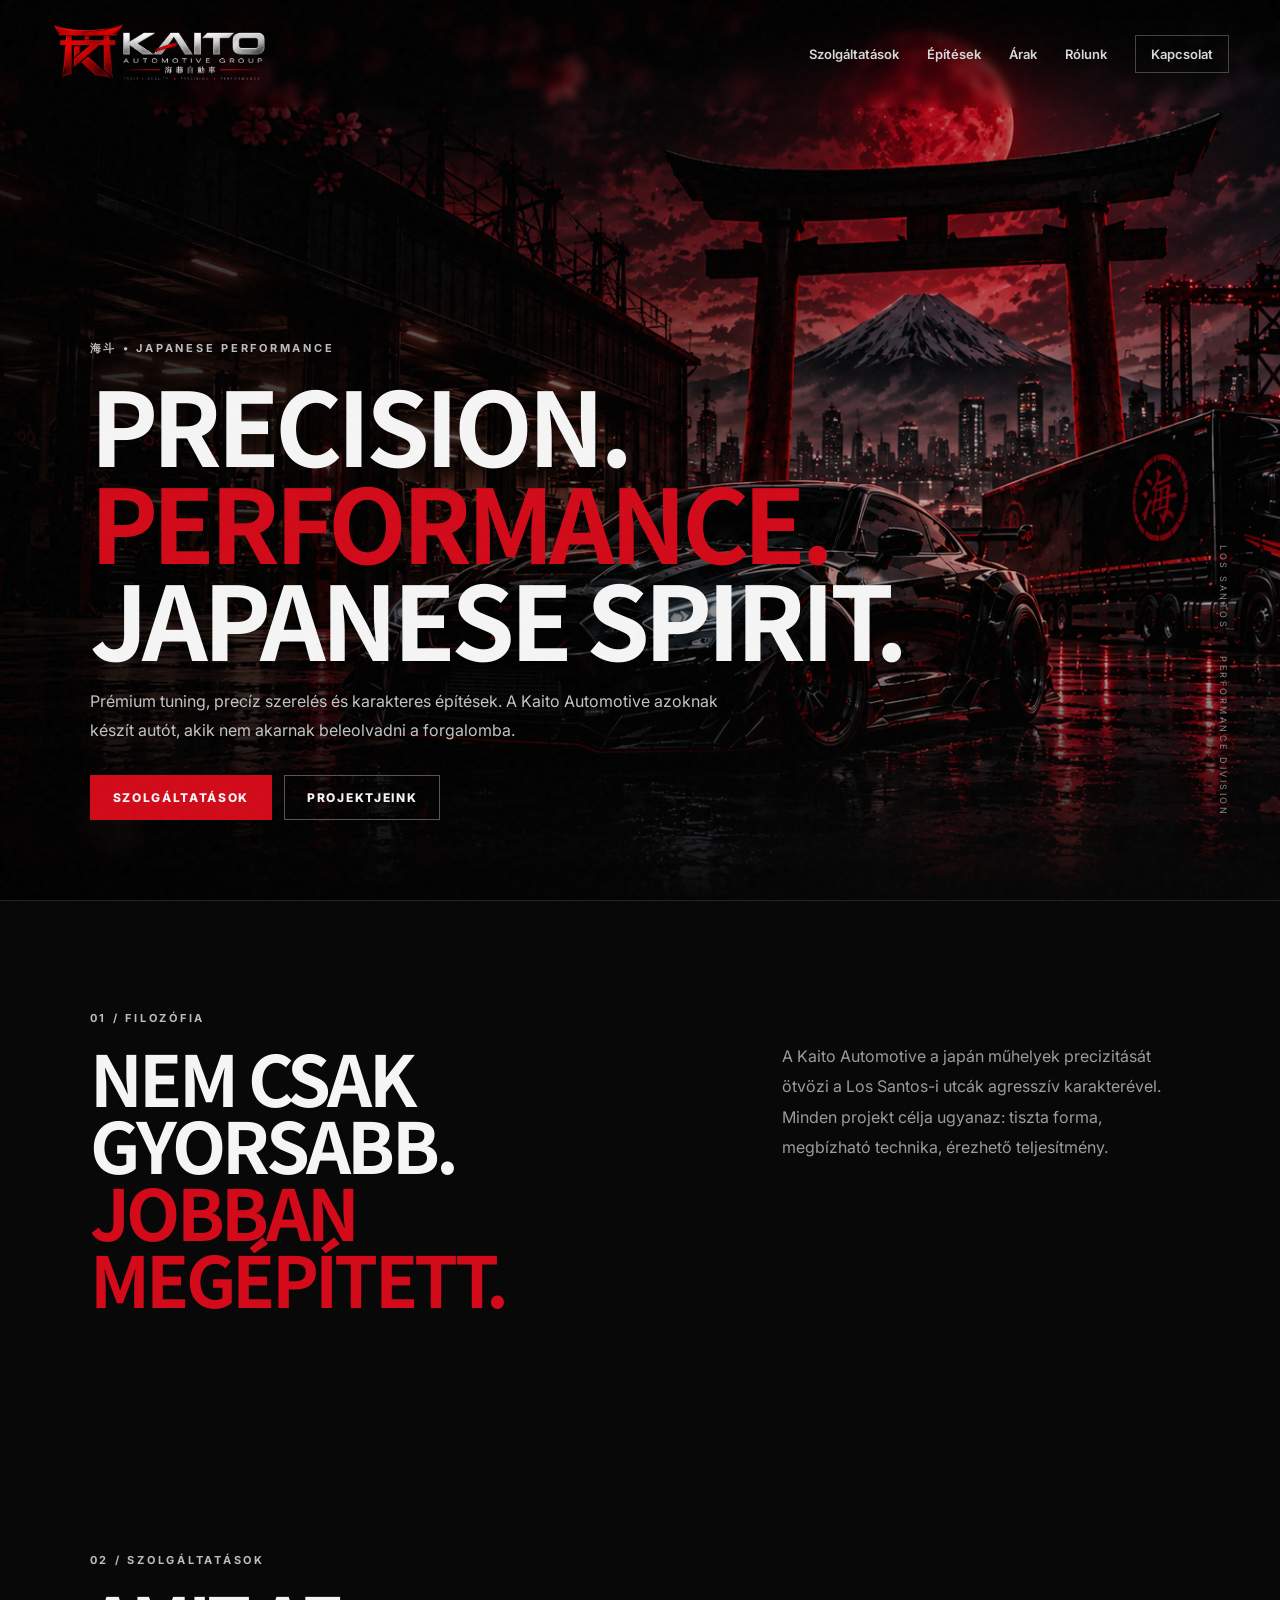
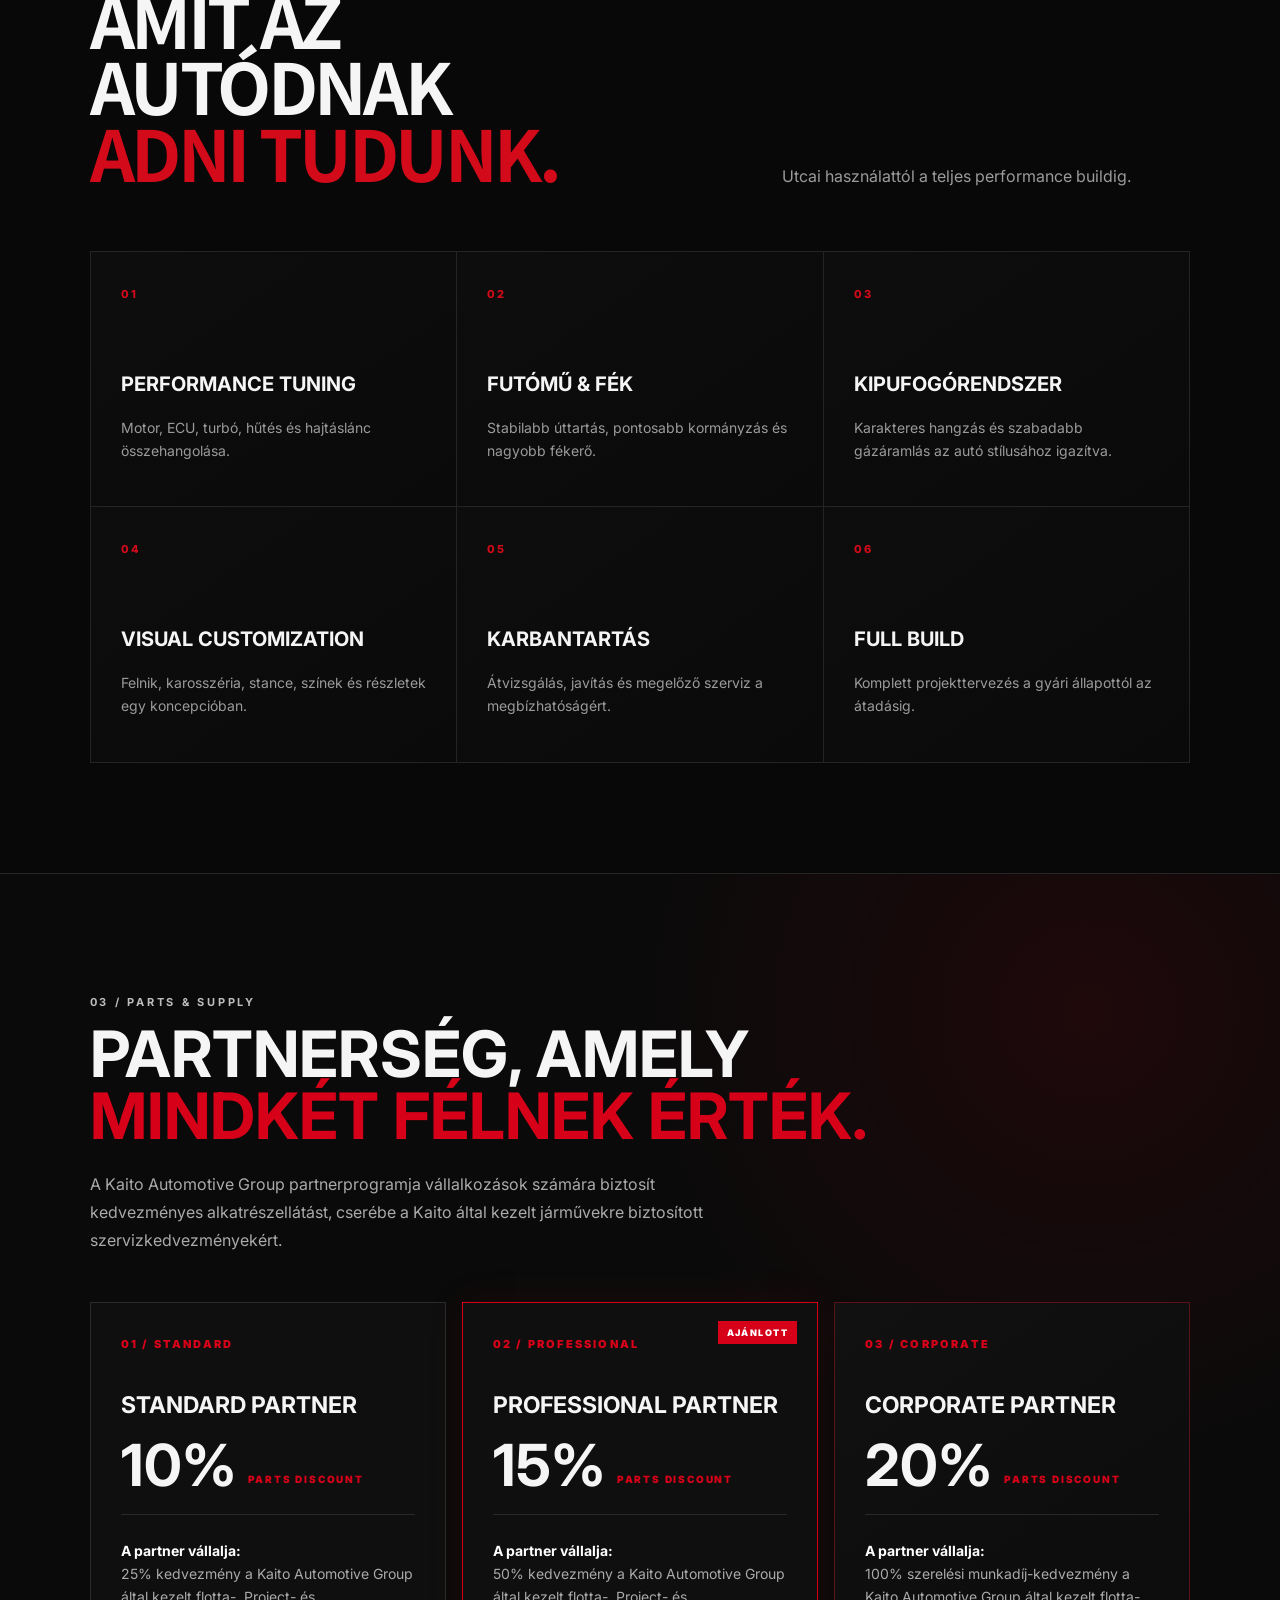
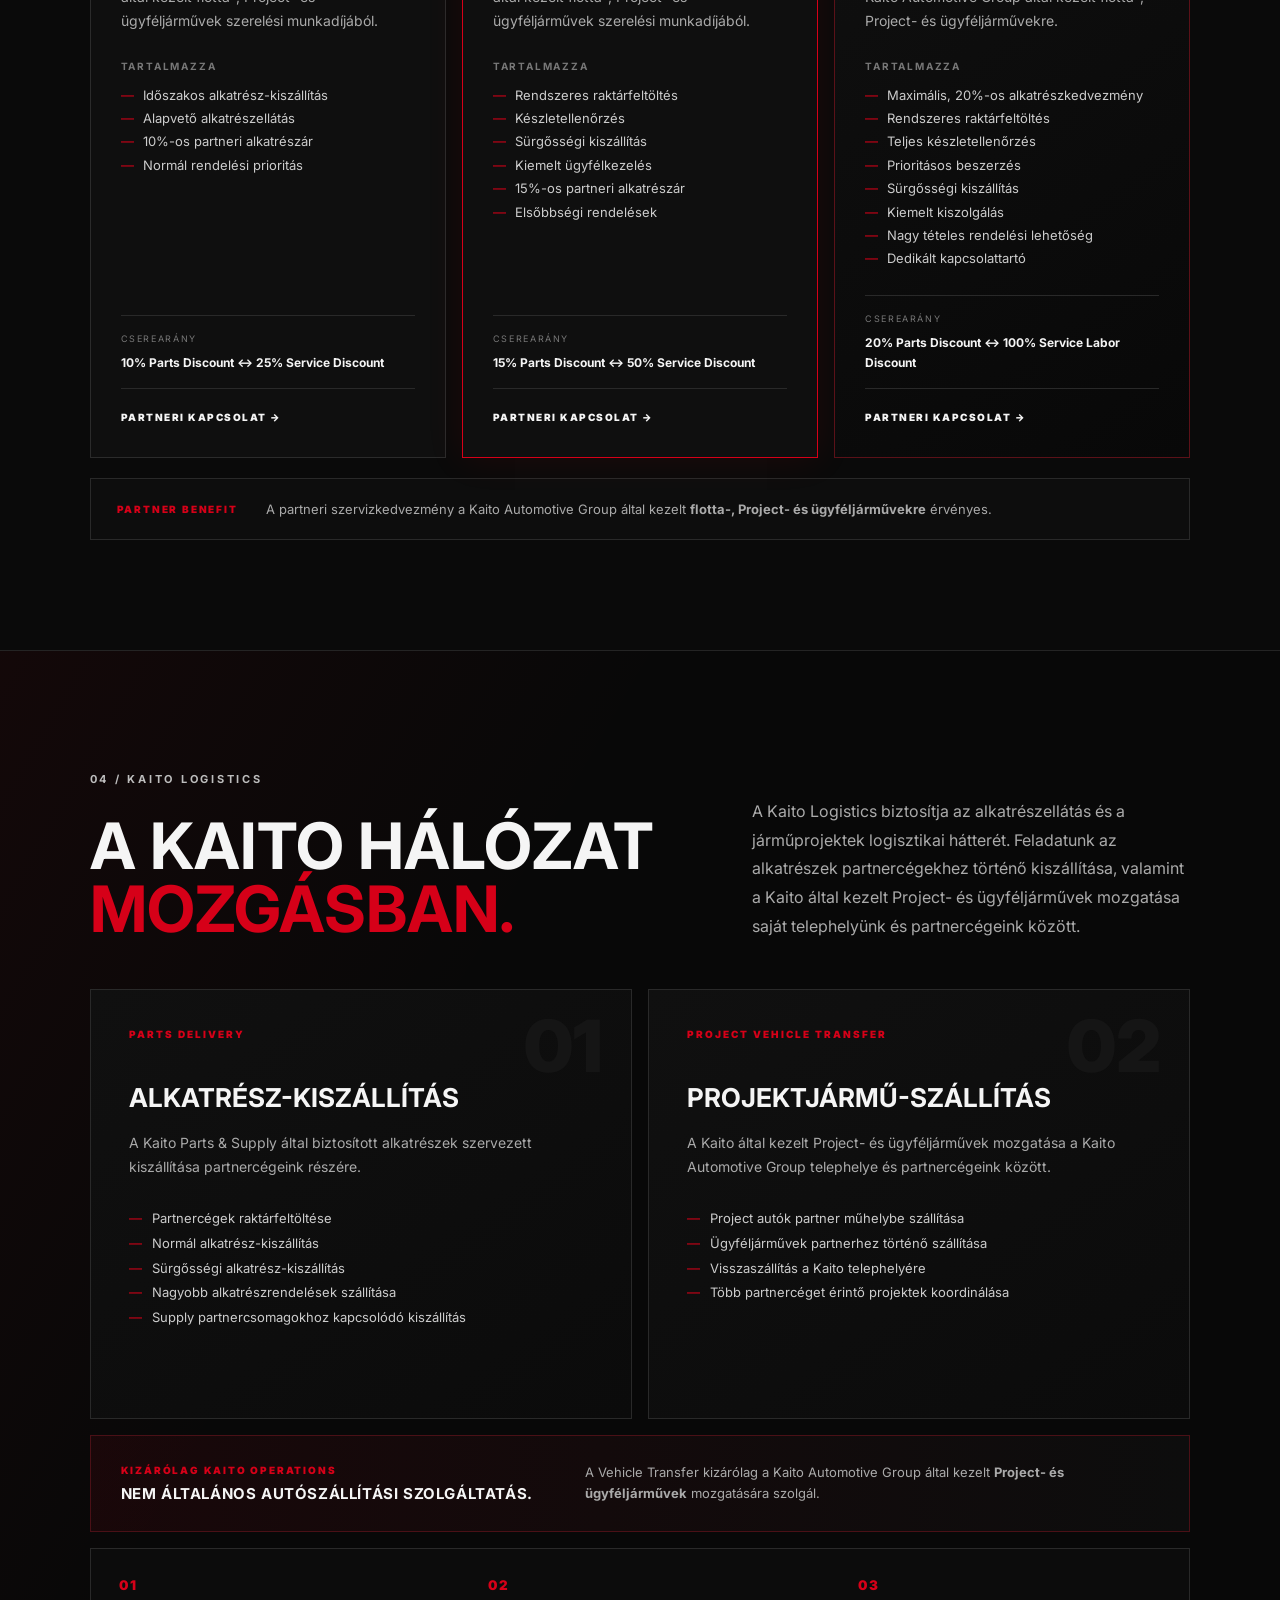
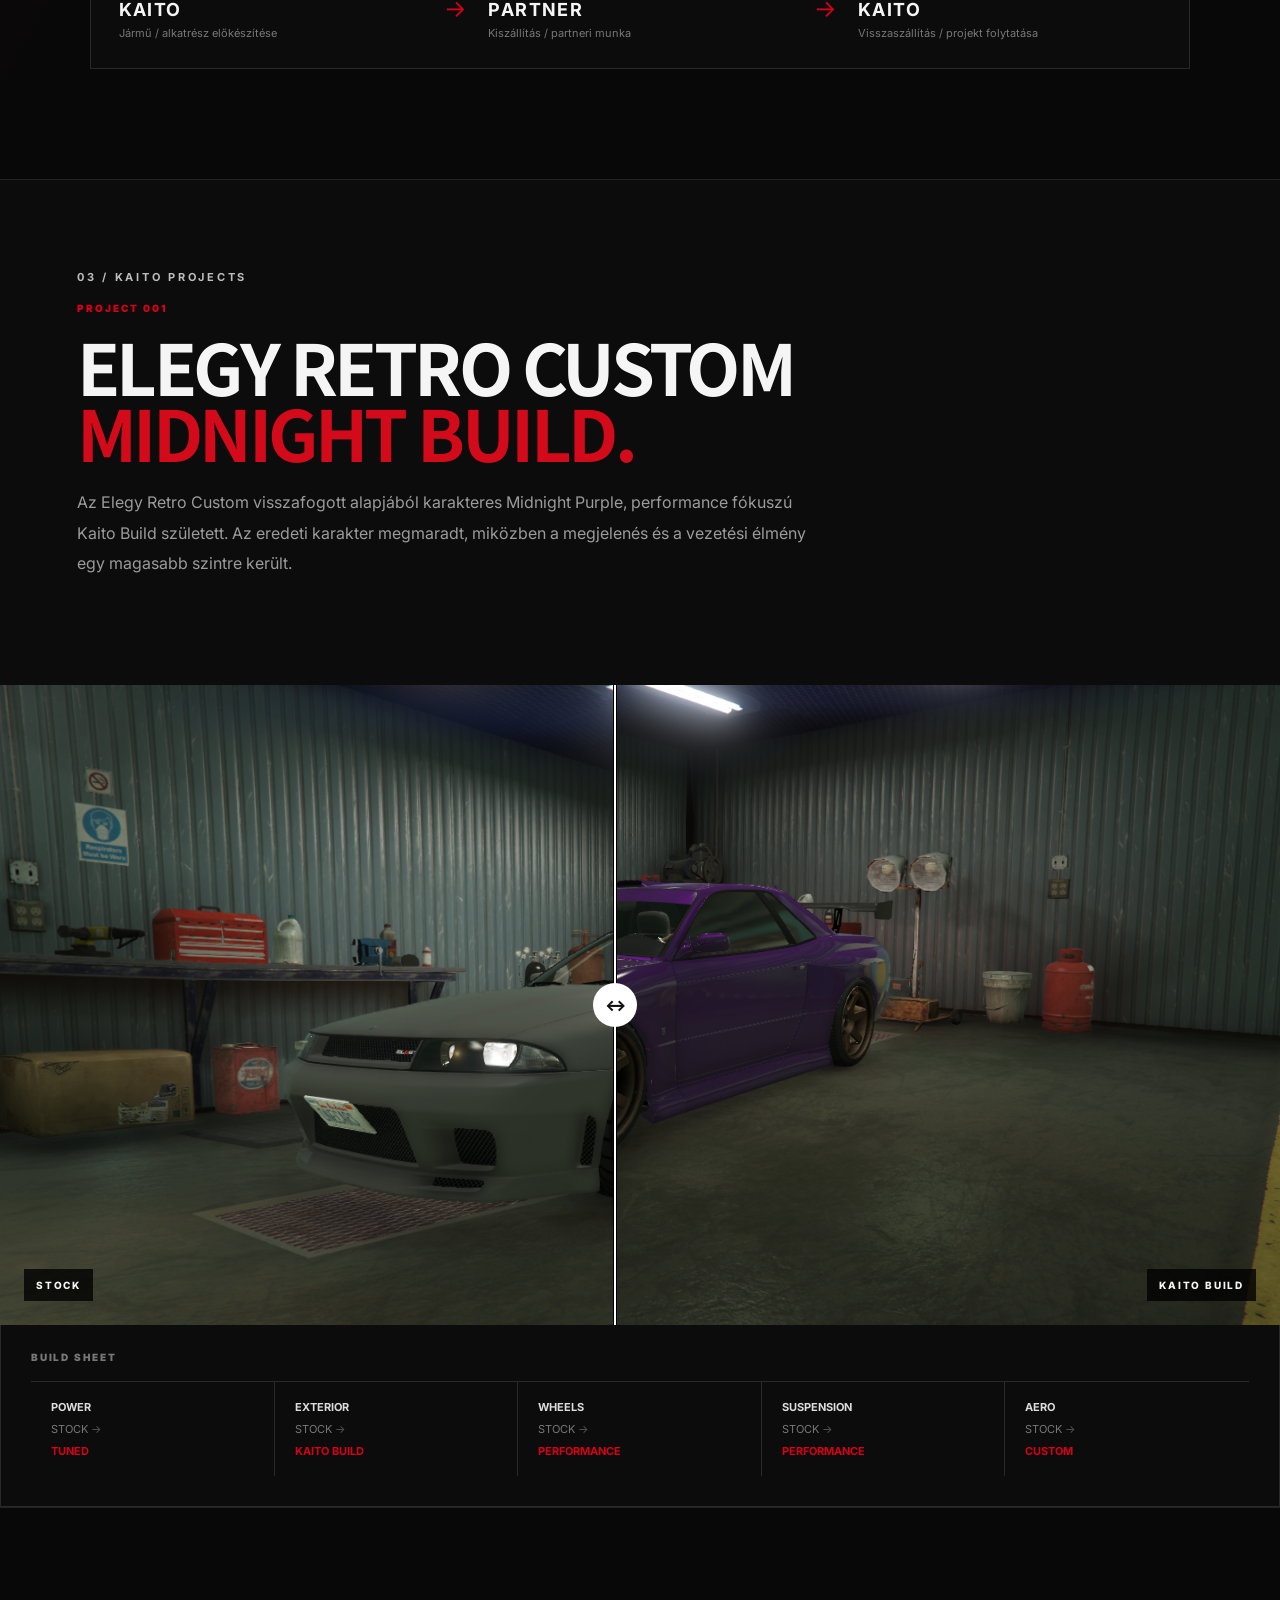
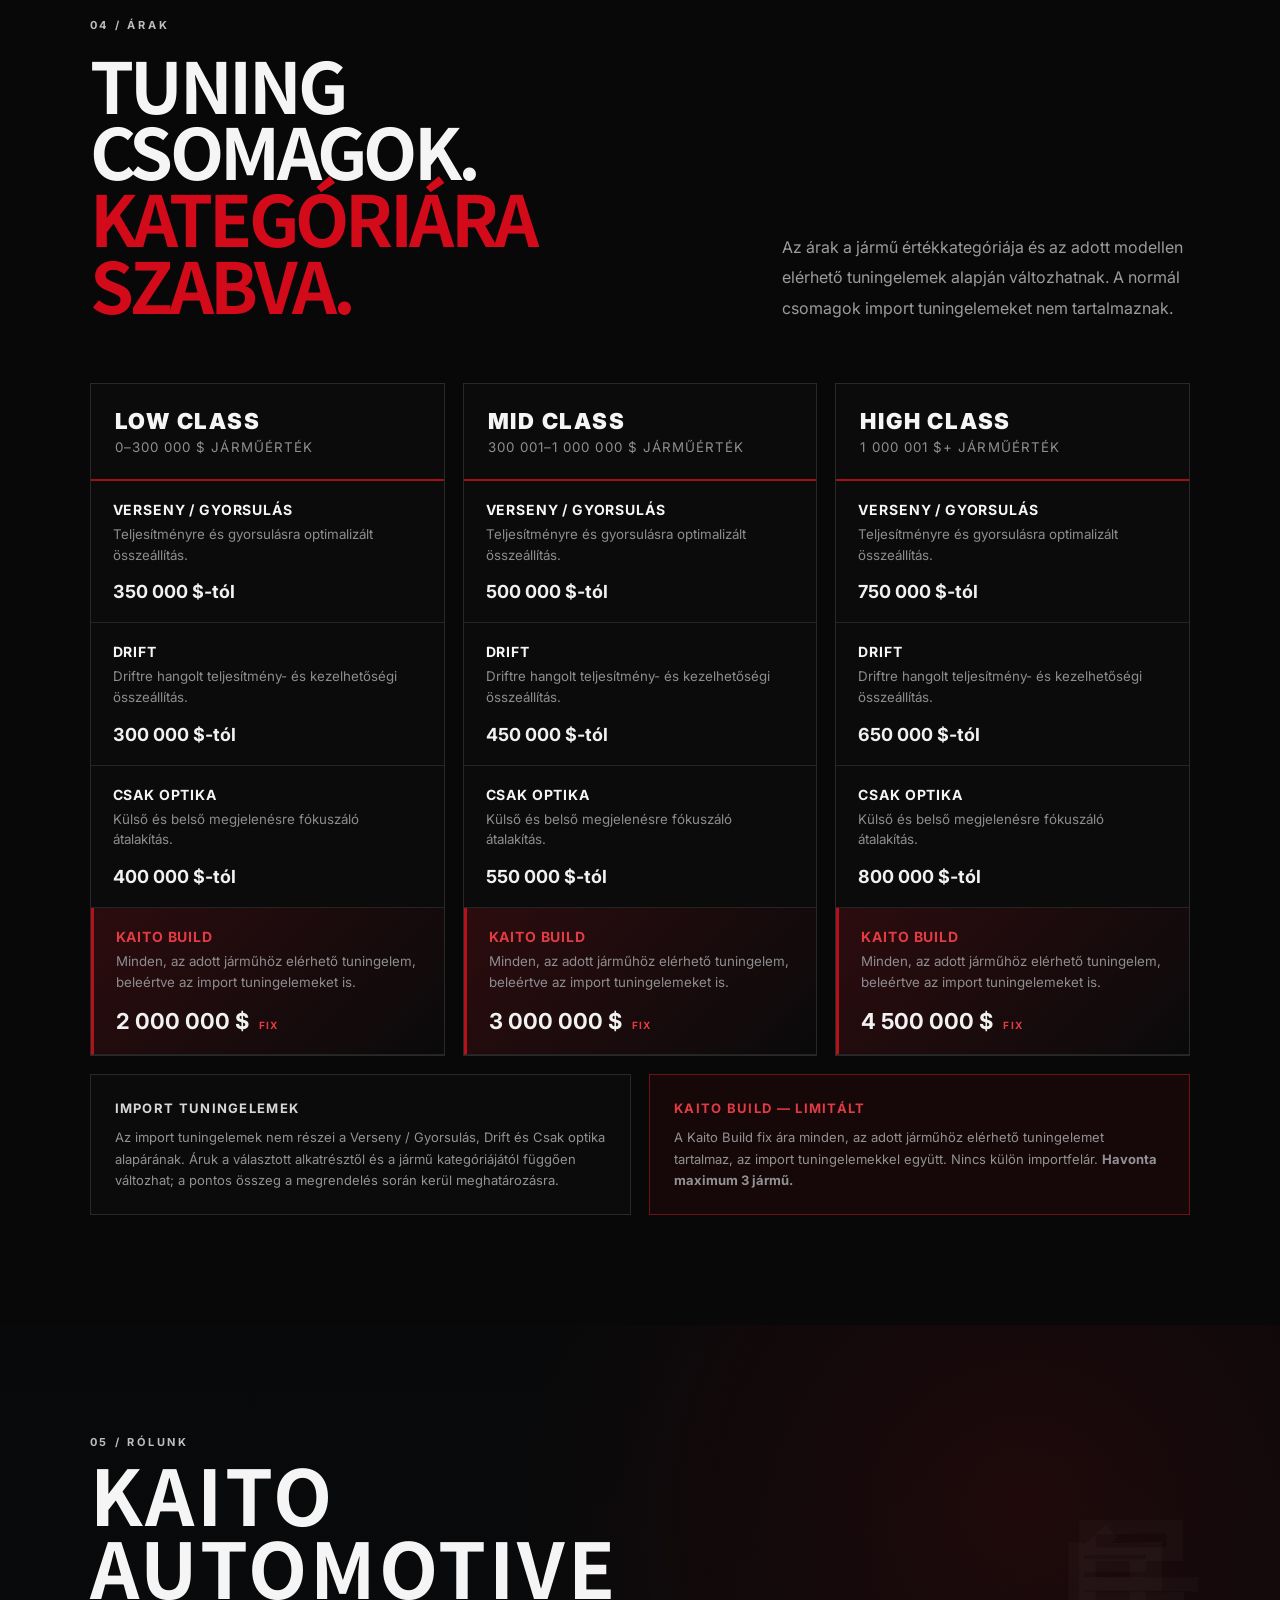
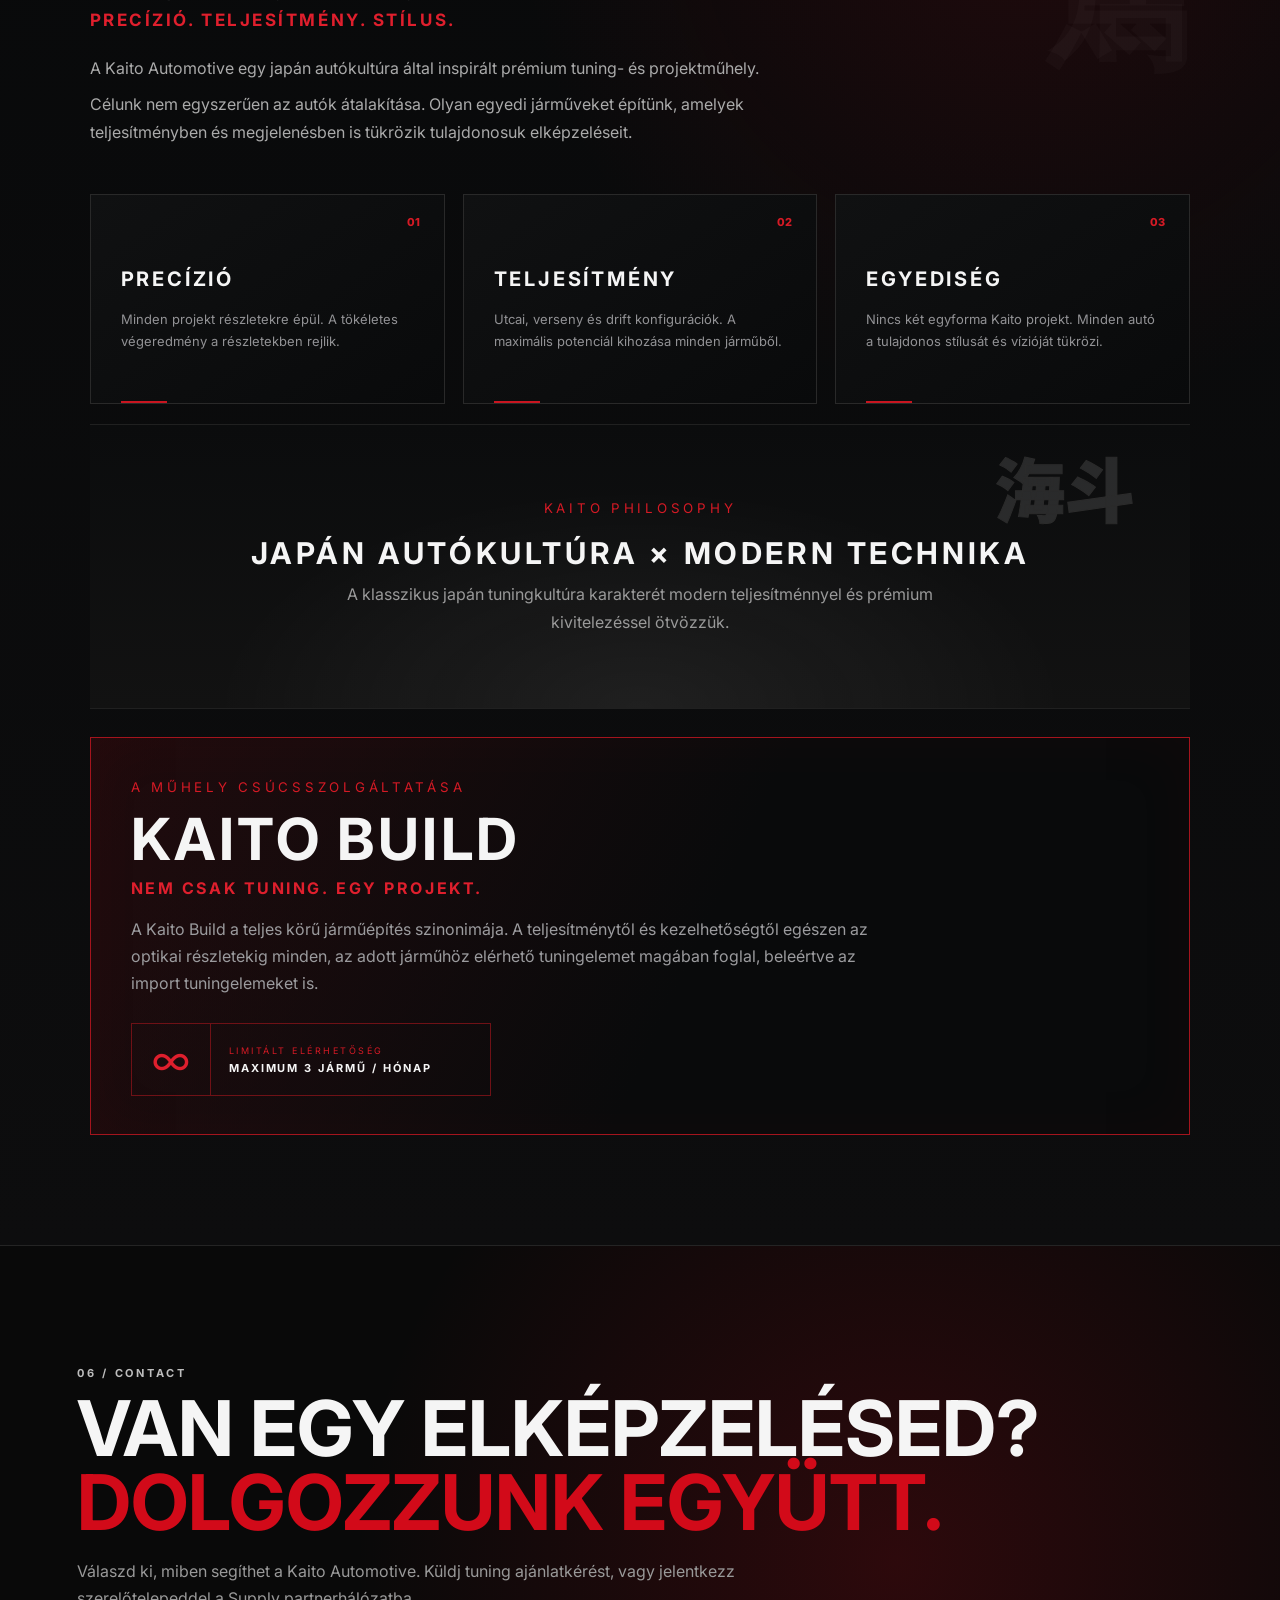
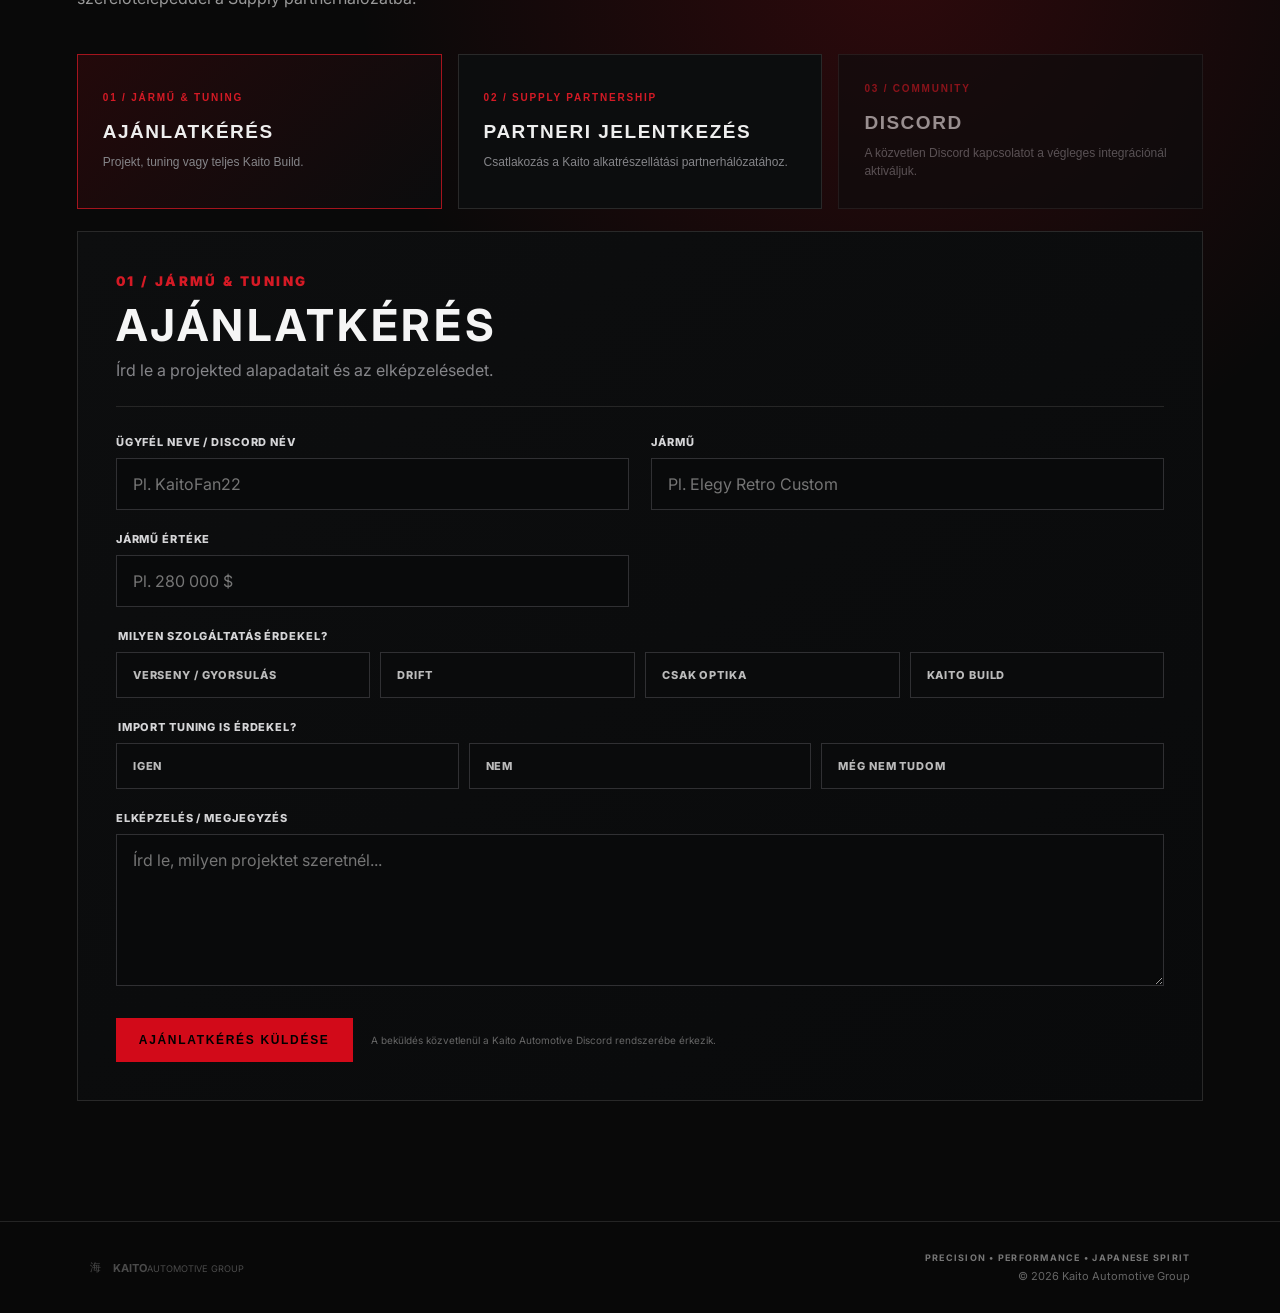
==== commit f01947e9: "Add files via upload" ====
--- a/index.html
+++ b/index.html
@@ -303,7 +303,7 @@
 
         <div class="contact-form-panel active" id="tuningForm">
           <div class="form-heading"><small>01 / JÁRMŰ &amp; TUNING</small><h3>AJÁNLATKÉRÉS</h3><p>Írd le a projekted alapadatait és az elképzelésedet.</p></div>
-          <form class="kaito-form" data-demo-form>
+          <form class="kaito-form" data-discord-form="/api/tuning">
             <label><span>Ügyfél neve / Discord név</span><input type="text" name="customer" placeholder="Pl. KaitoFan22" required></label>
             <label><span>Jármű</span><input type="text" name="vehicle" placeholder="Pl. Elegy Retro Custom" required></label>
             <label><span>Jármű értéke</span><input type="text" name="value" placeholder="Pl. 280 000 $" required></label>
@@ -319,13 +319,13 @@
               <label class="choice"><input type="radio" name="import" value="Még nem tudom"><span>Még nem tudom</span></label>
             </div></fieldset>
             <label class="form-wide"><span>Elképzelés / Megjegyzés</span><textarea name="idea" rows="6" placeholder="Írd le, milyen projektet szeretnél..." required></textarea></label>
-            <div class="form-submit form-wide"><button class="btn btn-primary" type="submit">AJÁNLATKÉRÉS KÜLDÉSE</button><small>Az űrlap Discord-küldését a végleges integrációnál aktiváljuk.</small></div>
+            <div class="form-submit form-wide"><button class="btn btn-primary" type="submit">AJÁNLATKÉRÉS KÜLDÉSE</button><small>A beküldés közvetlenül a Kaito Automotive Discord rendszerébe érkezik.</small></div>
           </form>
         </div>
 
         <div class="contact-form-panel" id="partnerForm">
           <div class="form-heading"><small>02 / SUPPLY PARTNERSHIP</small><h3>PARTNERI JELENTKEZÉS</h3><p>Szerelőtelepek számára kialakított Kaito Supply együttműködés.</p></div>
-          <form class="kaito-form" data-demo-form>
+          <form class="kaito-form" data-discord-form="/api/partner">
             <label><span>Cég neve</span><input type="text" name="company" placeholder="Szerelőtelep neve" required></label>
             <label><span>Kapcsolattartó / Discord név</span><input type="text" name="contact" placeholder="Kapcsolattartó neve" required></label>
             <fieldset class="form-wide"><legend>Melyik partneri csomag érdekel?</legend><div class="choice-grid partner-choices">
@@ -336,7 +336,7 @@
             <label class="form-wide"><span>Milyen alkatrészekre / ellátásra lenne elsősorban szükség?</span><textarea name="supply" rows="4" placeholder="Írd le a várható alkatrész- és ellátási igényt..." required></textarea></label>
             <label class="form-wide"><span>Miért szeretnél csatlakozni a Kaito partnerhálózatához?</span><textarea name="reason" rows="4" placeholder="Röviden írd le az együttműködés célját..." required></textarea></label>
             <label class="form-wide"><span>Egyéb megjegyzés / együttműködési elképzelés</span><textarea name="note" rows="4" placeholder="Opcionális kiegészítés..."></textarea></label>
-            <div class="form-submit form-wide"><button class="btn btn-primary" type="submit">PARTNERI JELENTKEZÉS KÜLDÉSE</button><small>Az űrlap Discord-küldését a végleges integrációnál aktiváljuk.</small></div>
+            <div class="form-submit form-wide"><button class="btn btn-primary" type="submit">PARTNERI JELENTKEZÉS KÜLDÉSE</button><small>A jelentkezés közvetlenül a Kaito Automotive vezetőségéhez érkezik.</small></div>
           </form>
         </div>
       </div>
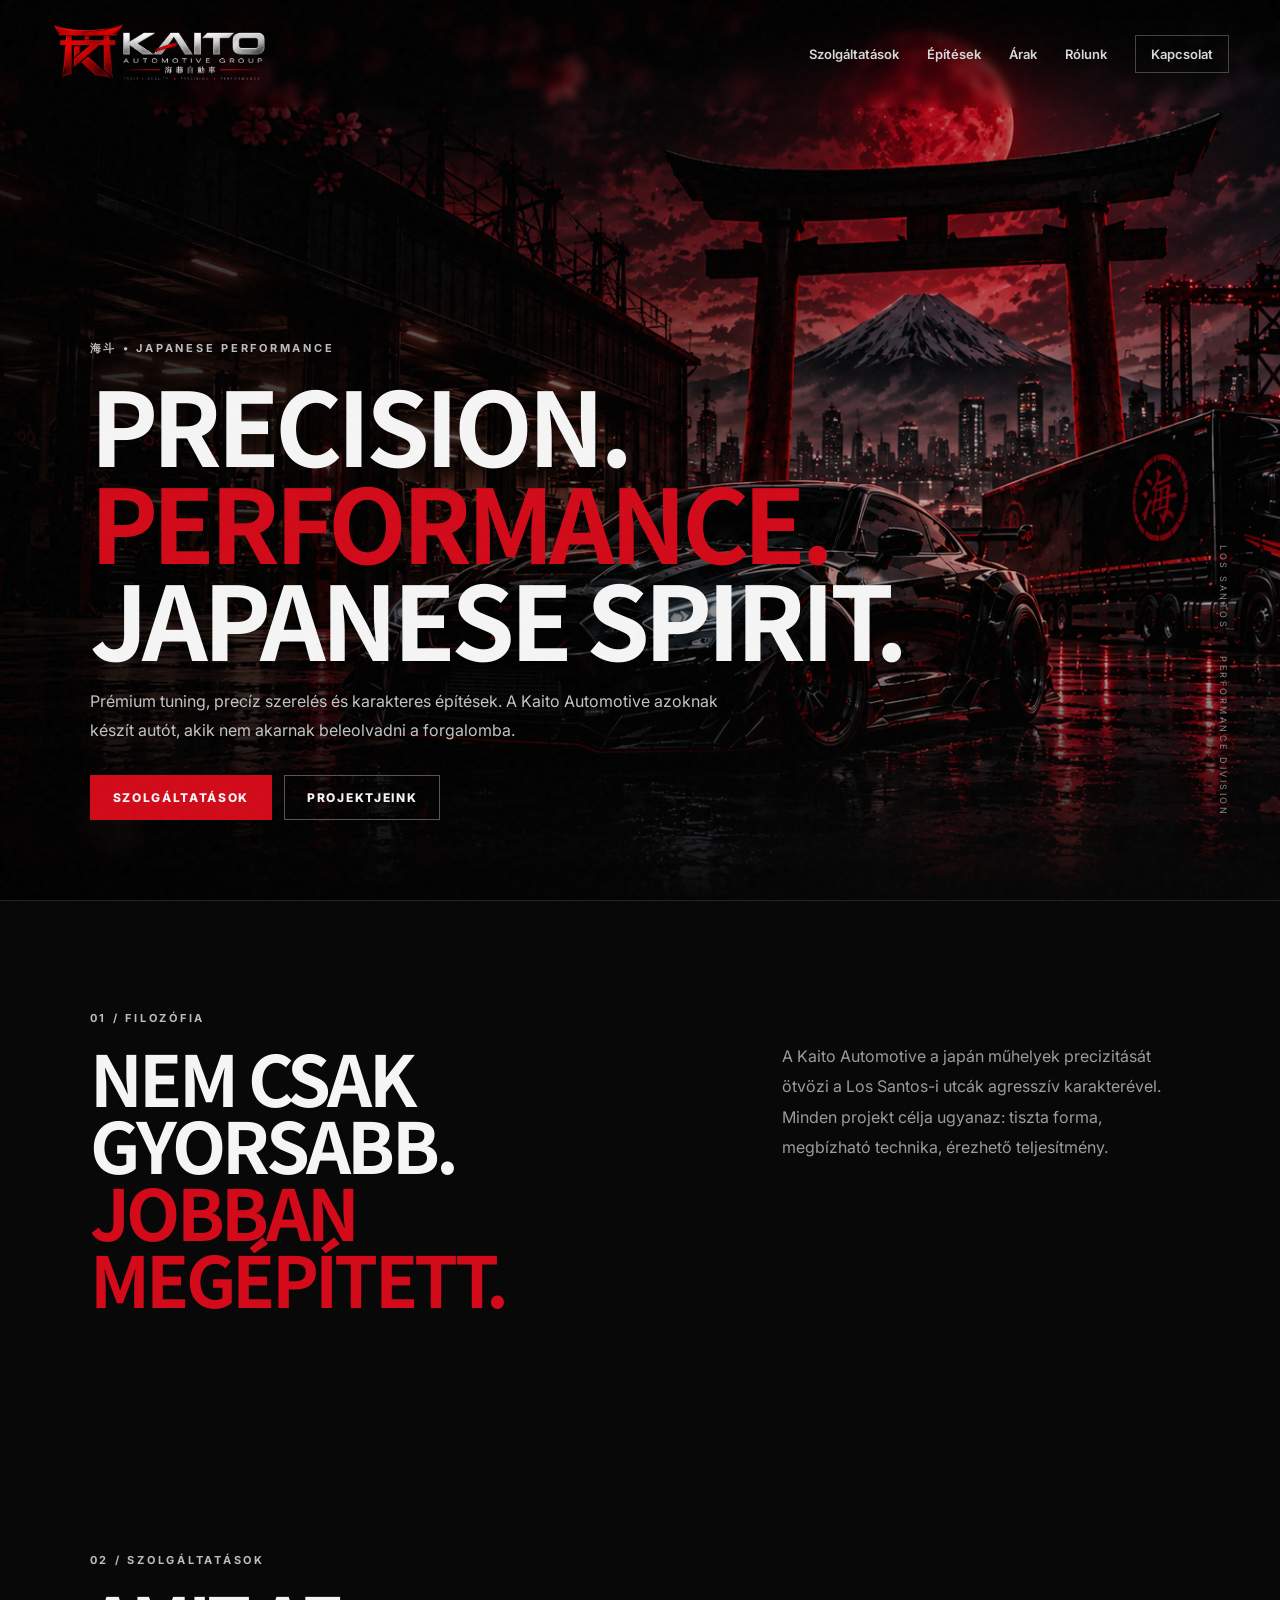
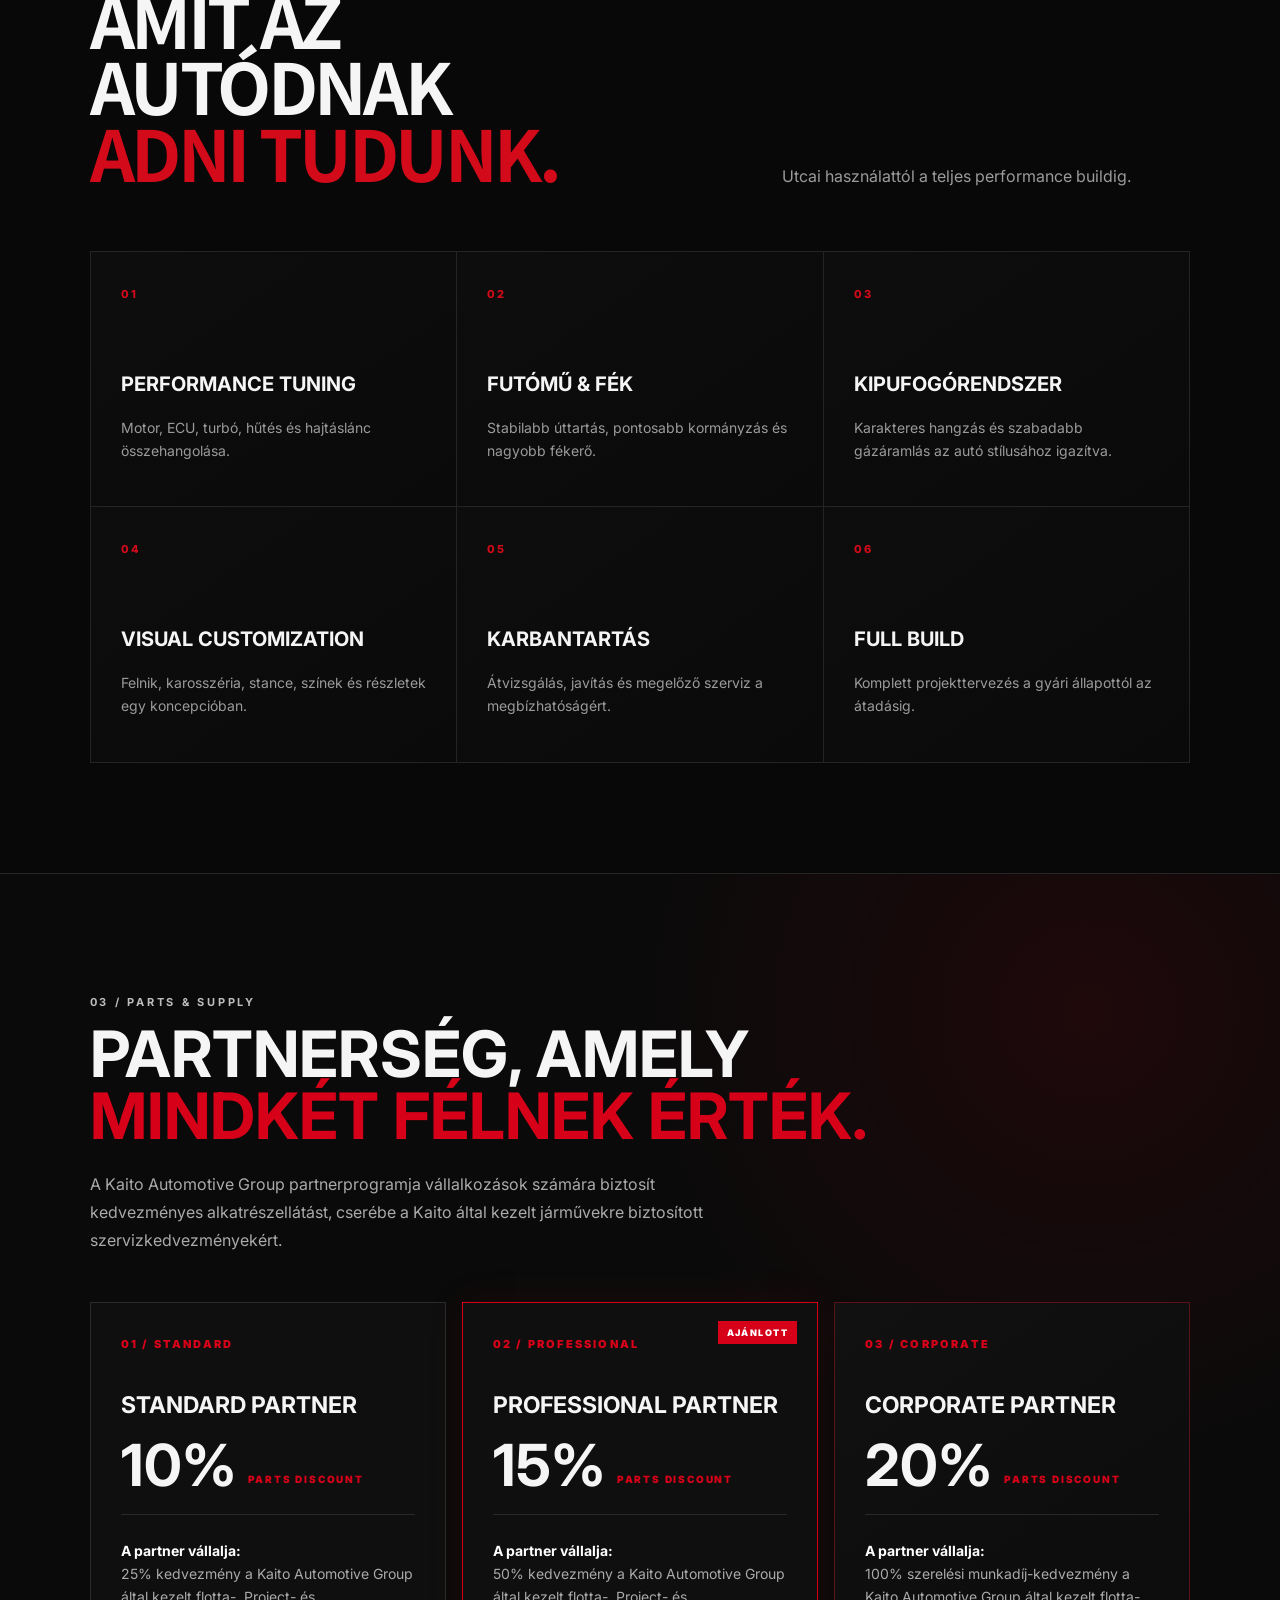
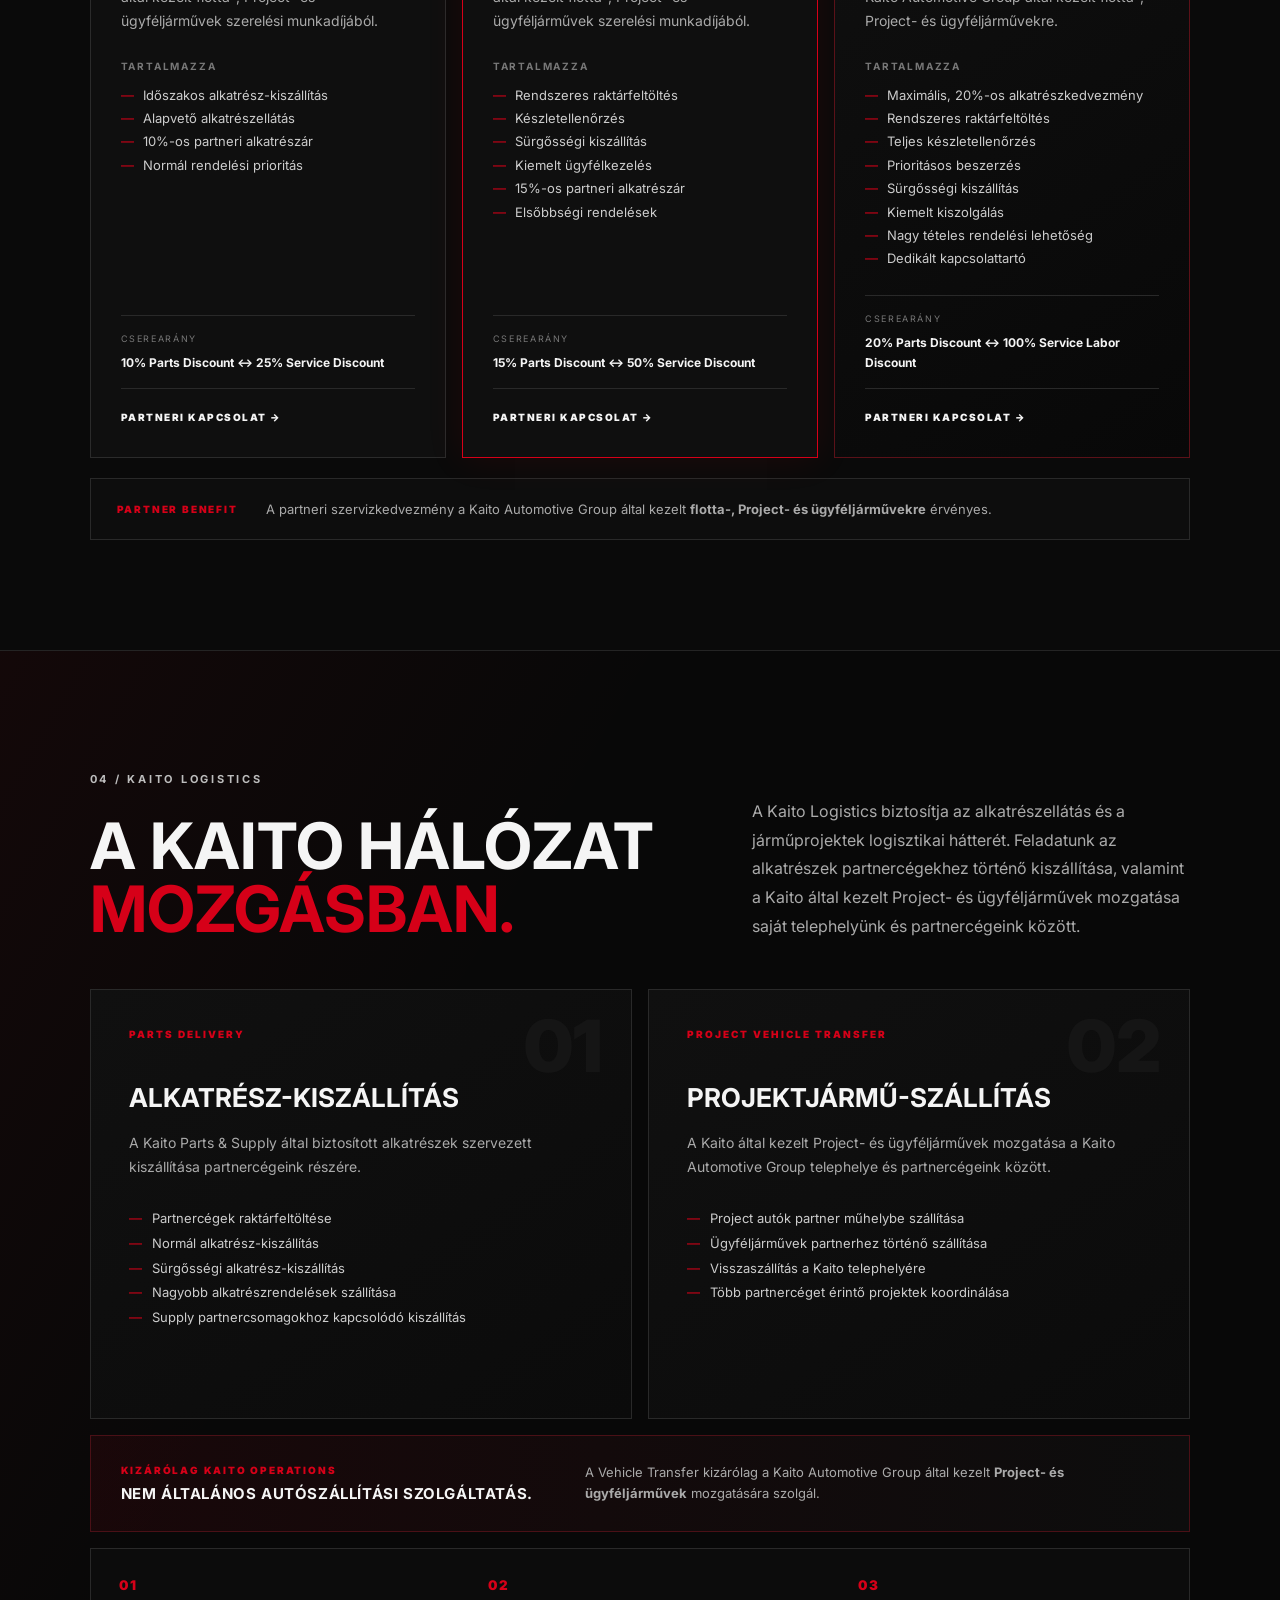
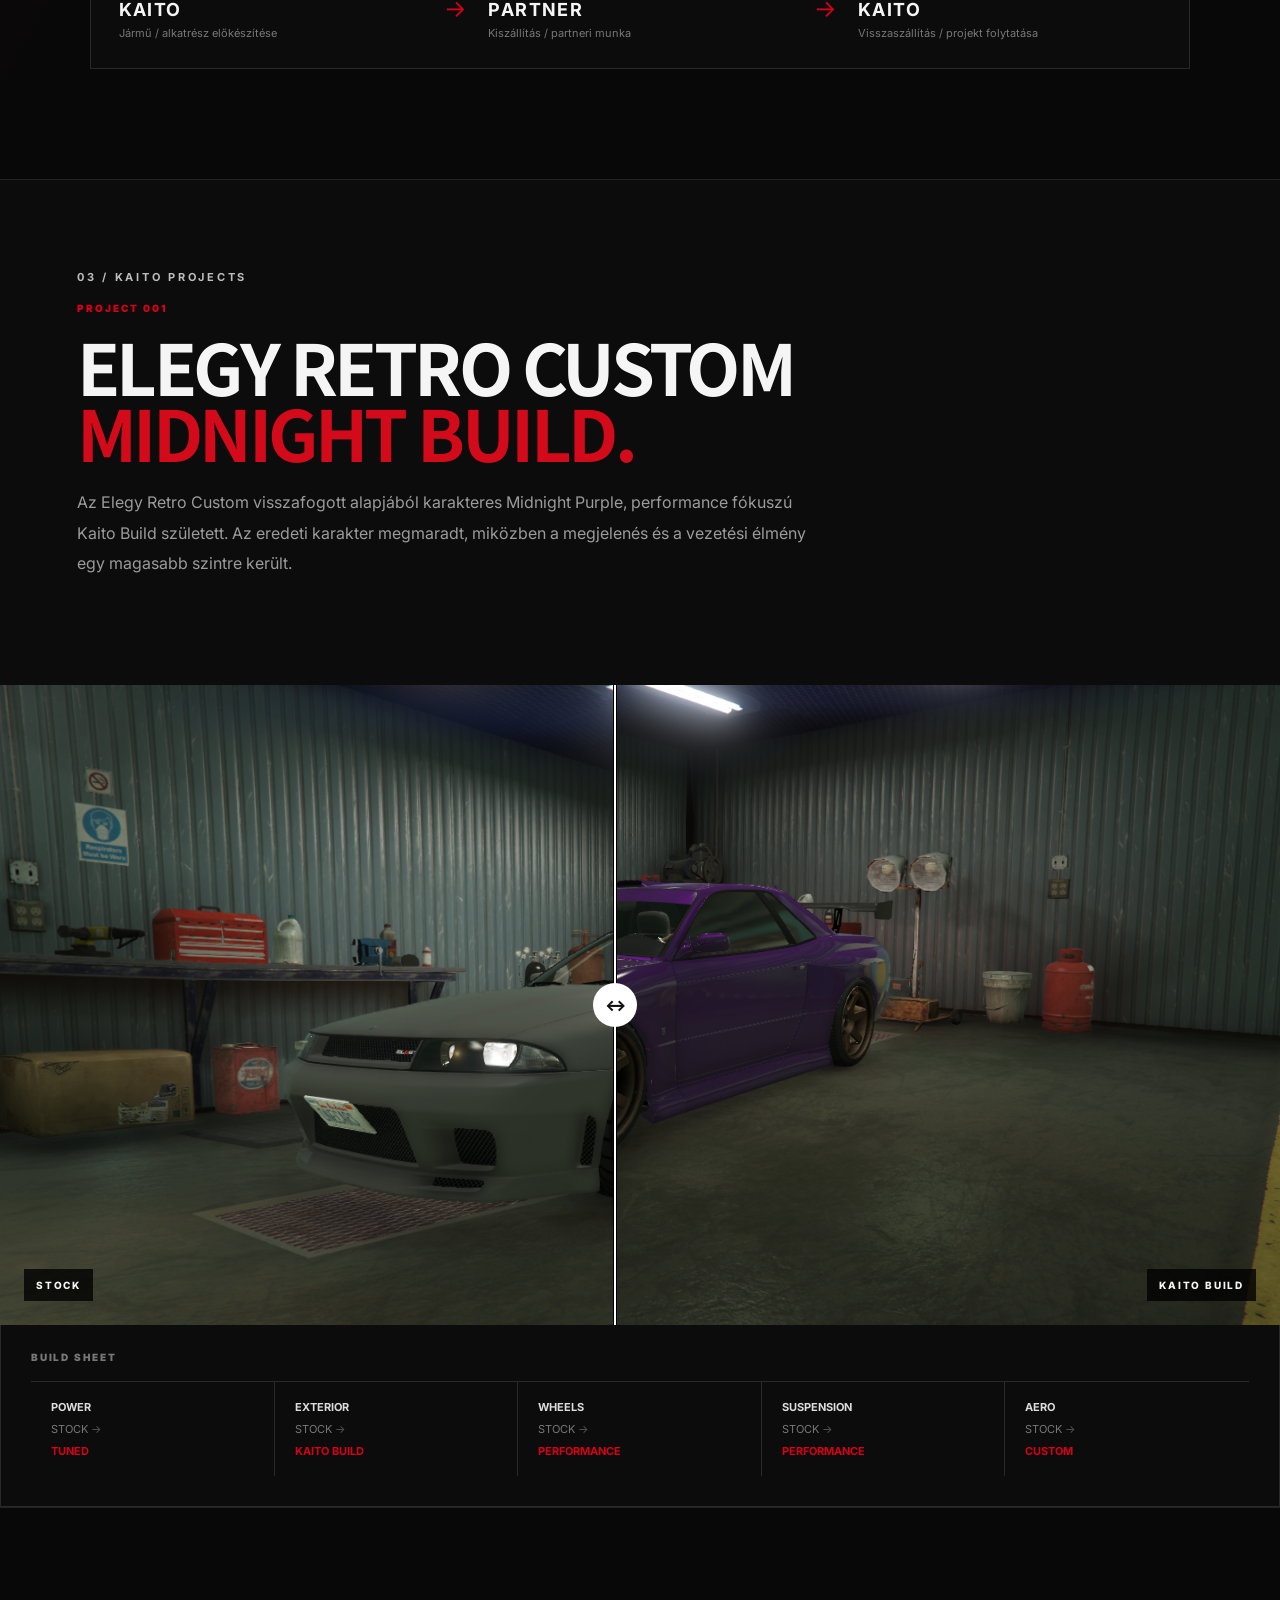
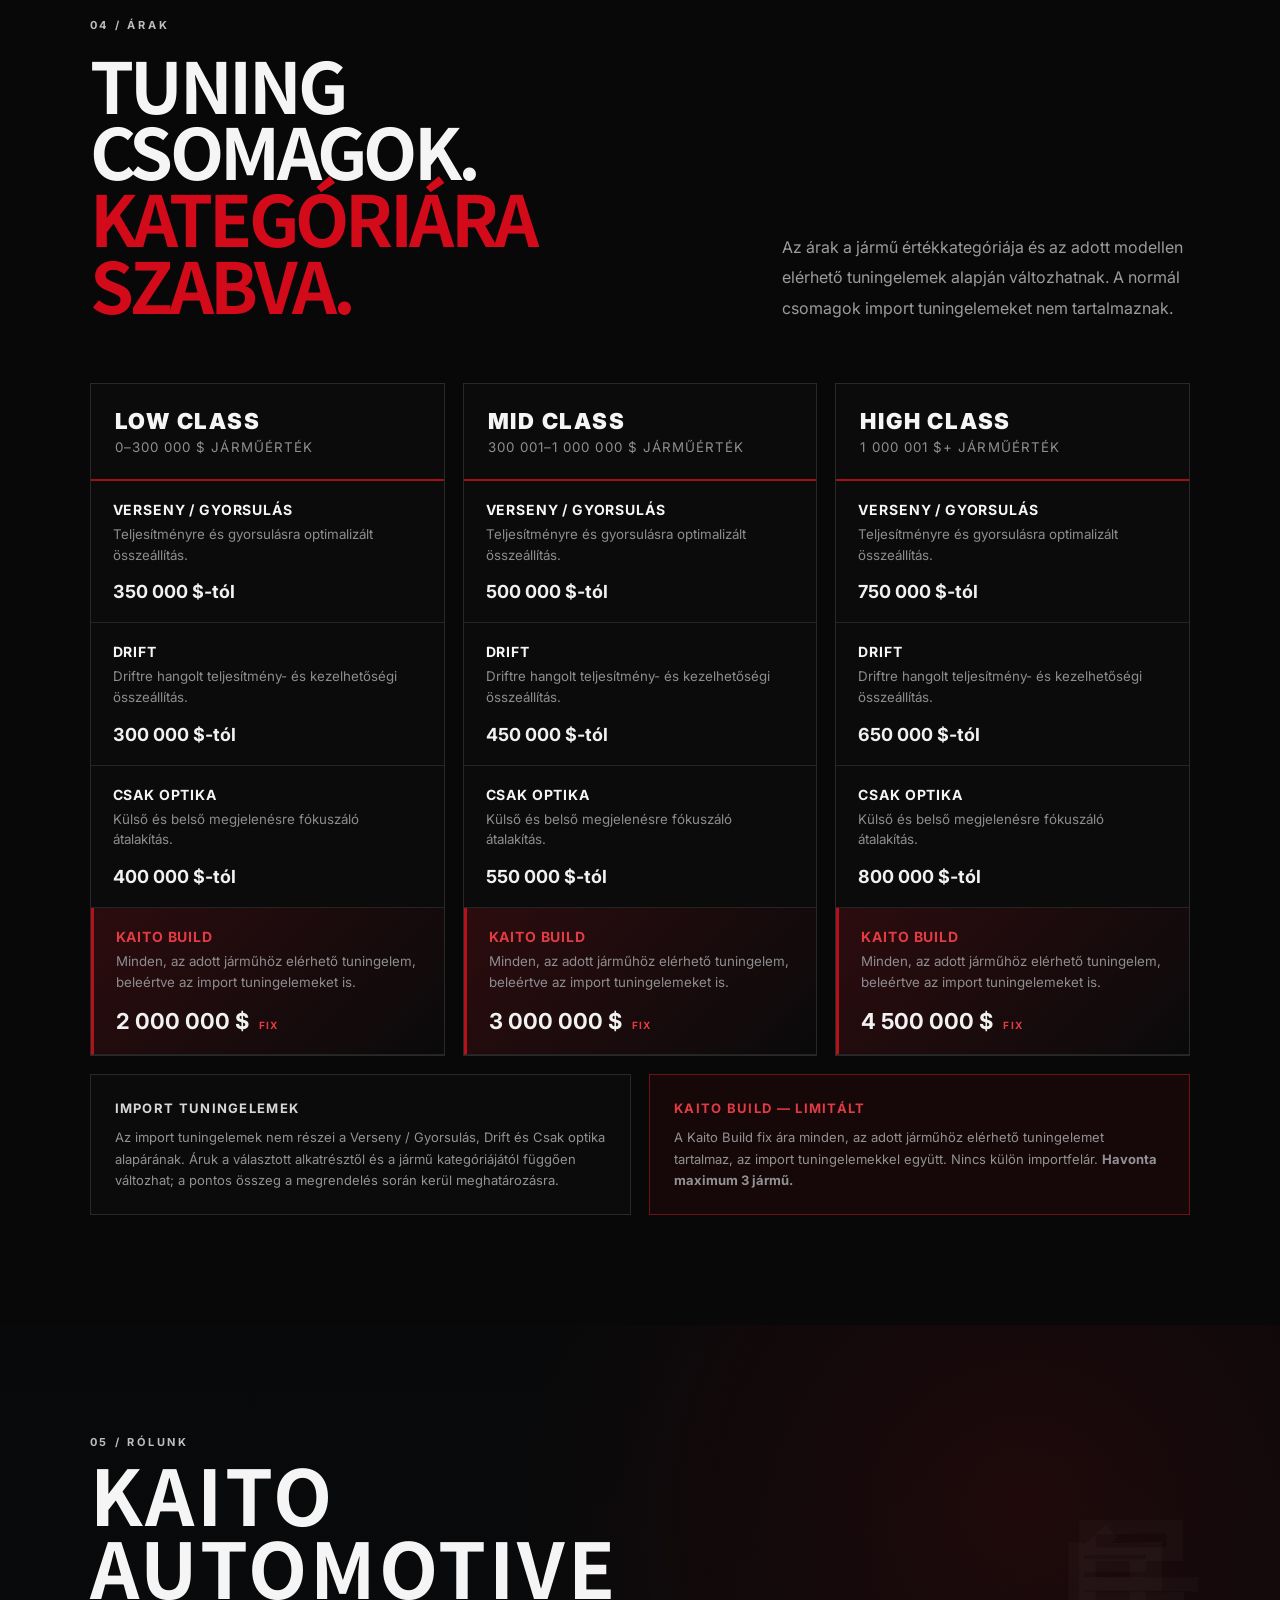
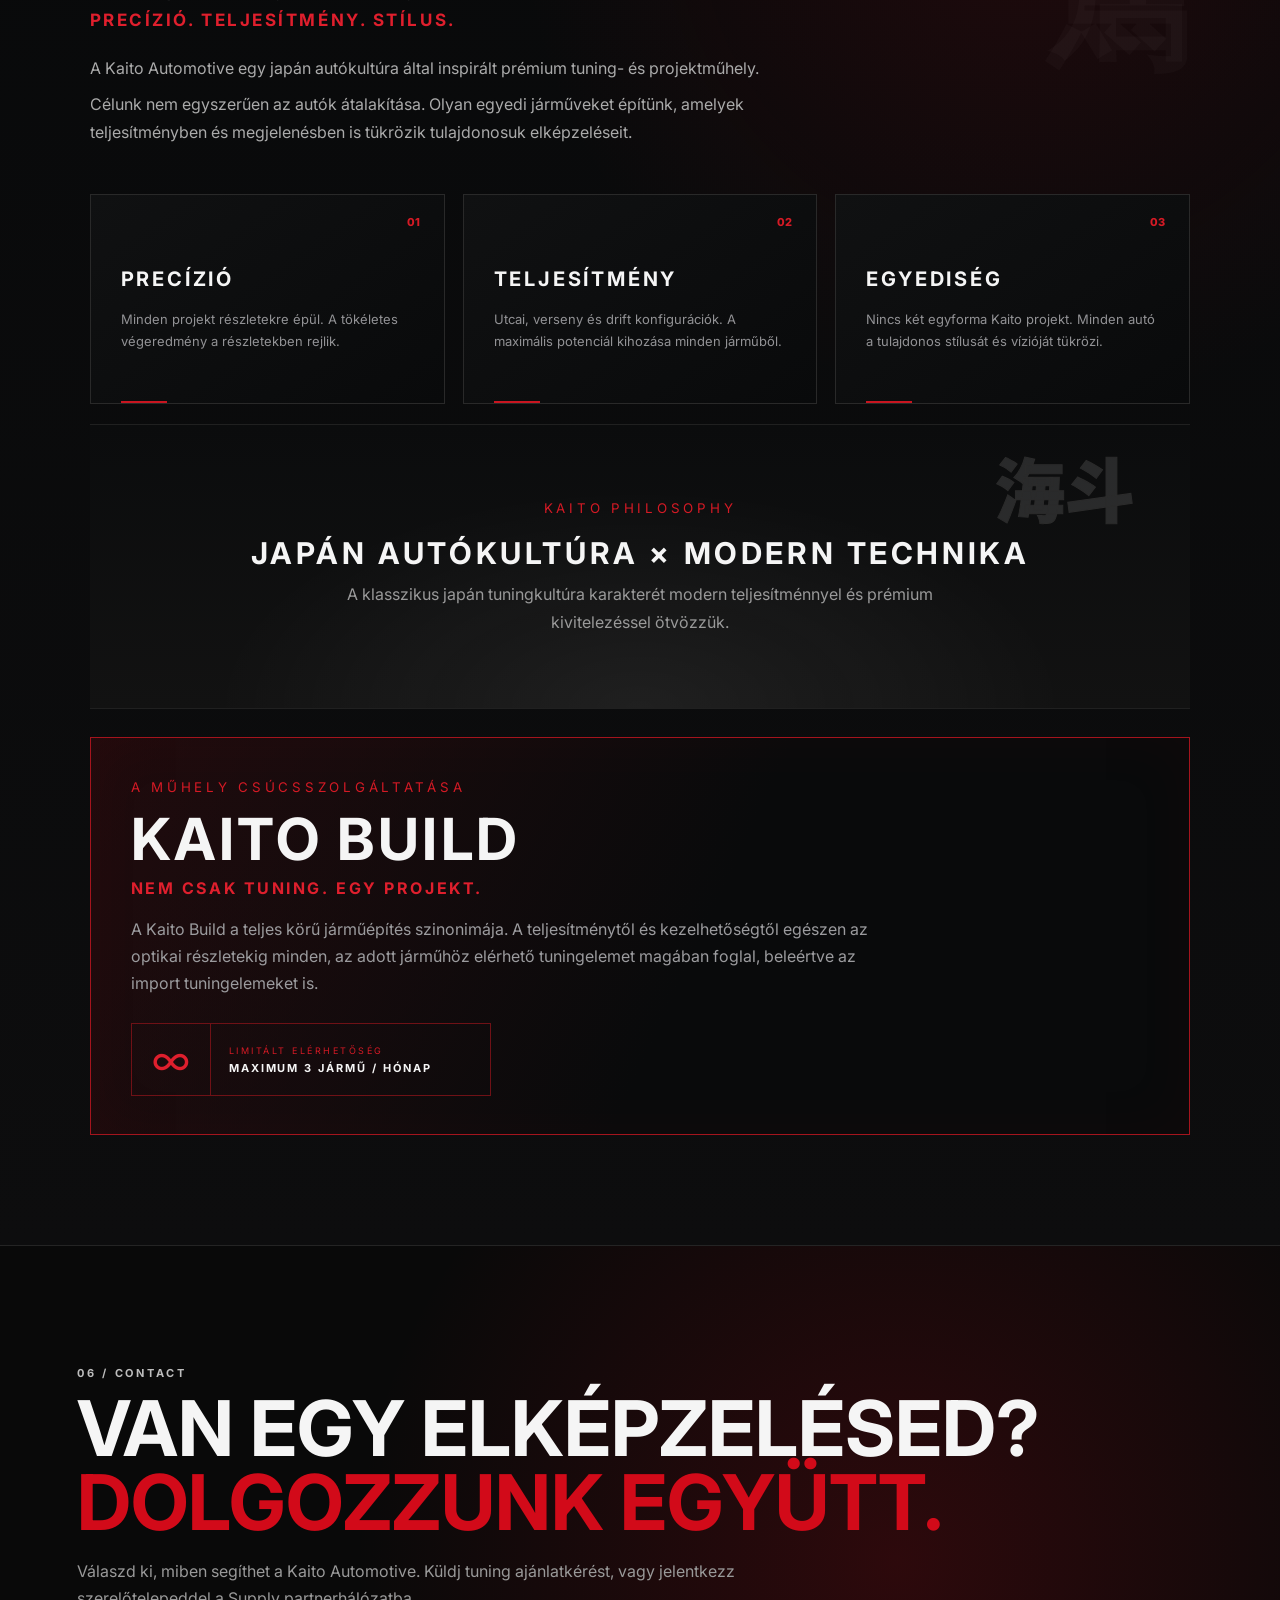
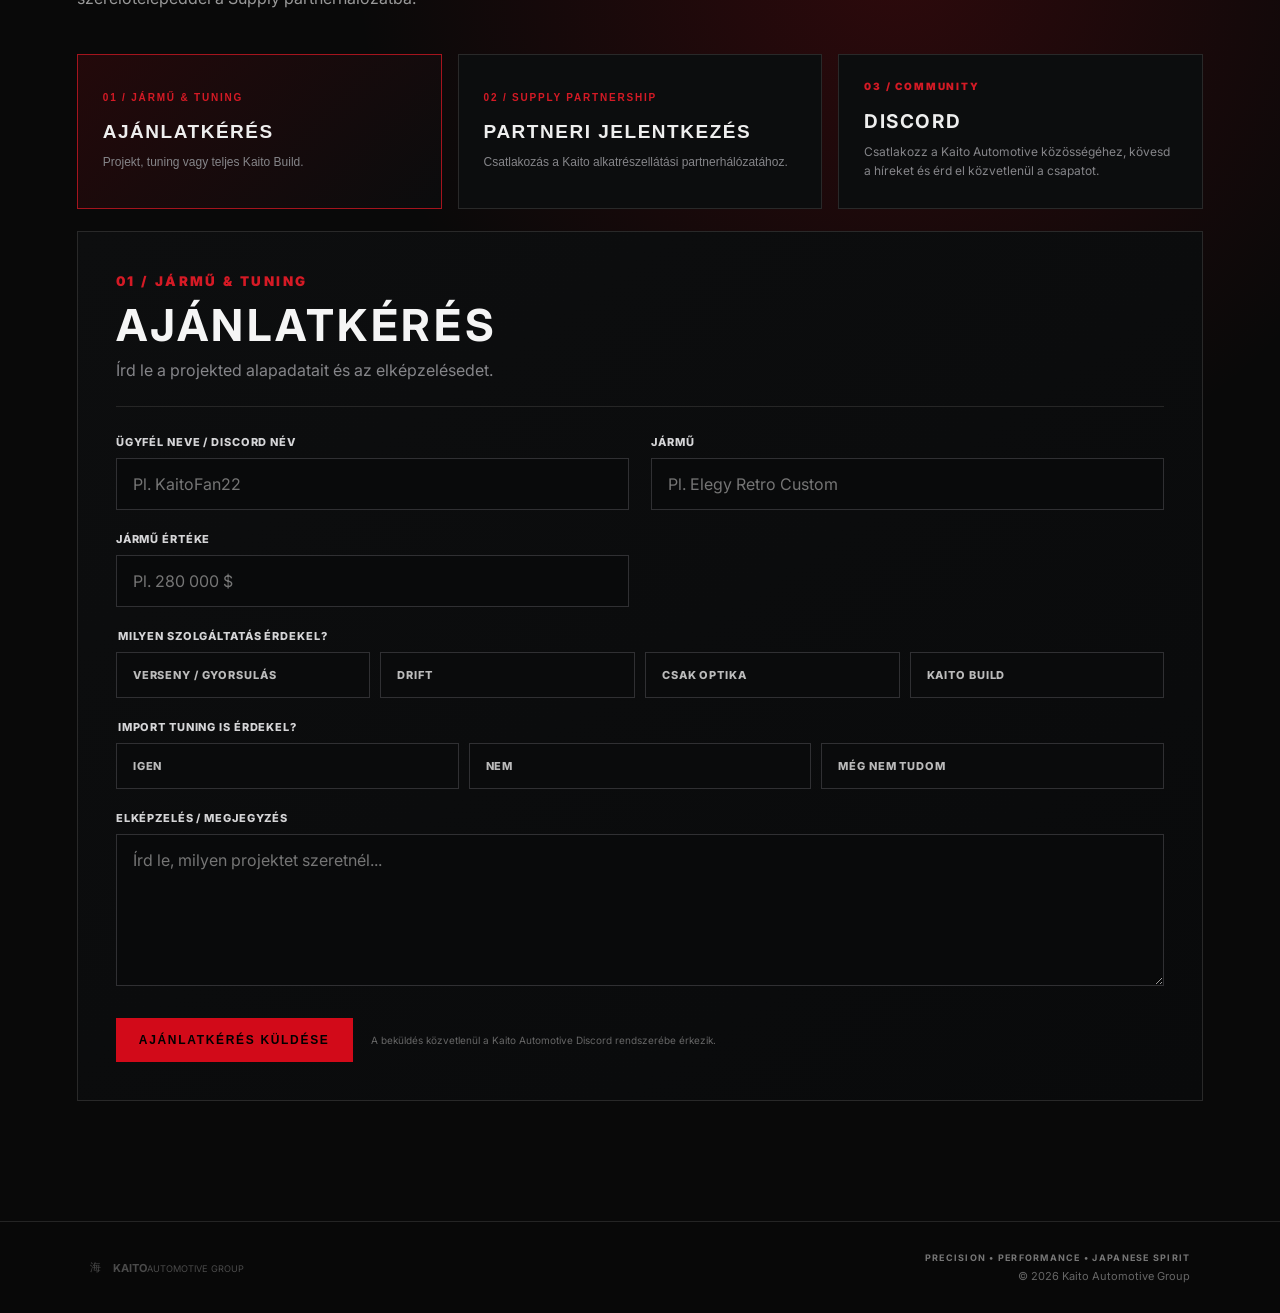
==== commit a6dbf411: "Add files via upload" ====
--- a/index.html
+++ b/index.html
@@ -296,9 +296,9 @@
           <button class="contact-path" type="button" data-contact-target="partnerForm">
             <small>02 / SUPPLY PARTNERSHIP</small><strong>PARTNERI JELENTKEZÉS</strong><span>Csatlakozás a Kaito alkatrészellátási partnerhálózatához.</span>
           </button>
-          <button class="contact-path discord-path" type="button" disabled>
-            <small>03 / COMMUNITY</small><strong>DISCORD</strong><span>A közvetlen Discord kapcsolatot a végleges integrációnál aktiváljuk.</span>
-          </button>
+          <a class="contact-path discord-path" href="https://discord.gg/GherMFQ3XG" target="_blank" rel="noopener noreferrer">
+            <small>03 / COMMUNITY</small><strong>DISCORD</strong><span>Csatlakozz a Kaito Automotive közösségéhez, kövesd a híreket és érd el közvetlenül a csapatot.</span>
+          </a>
         </div>
 
         <div class="contact-form-panel active" id="tuningForm">
--- a/styles.css
+++ b/styles.css
@@ -427,6 +427,7 @@
 .contact-path small{display:block;color:#d51a25;font-size:10px;font-weight:900;letter-spacing:.18em;margin-bottom:18px}
 .contact-path strong{display:block;font-size:19px;letter-spacing:.08em;margin-bottom:10px}
 .contact-path span{display:block;color:#858589;line-height:1.55;font-size:12px}
+.discord-path{text-decoration:none}
 .contact-path:disabled{cursor:default;opacity:.58}.contact-path:disabled:hover{border-color:#292929;background:#0c0d0e}
 .contact-form-panel{display:none;border:1px solid #292929;background:linear-gradient(145deg,#0d0e0f,#090a0b);padding:38px;margin-top:18px}
 .contact-form-panel.active{display:block}
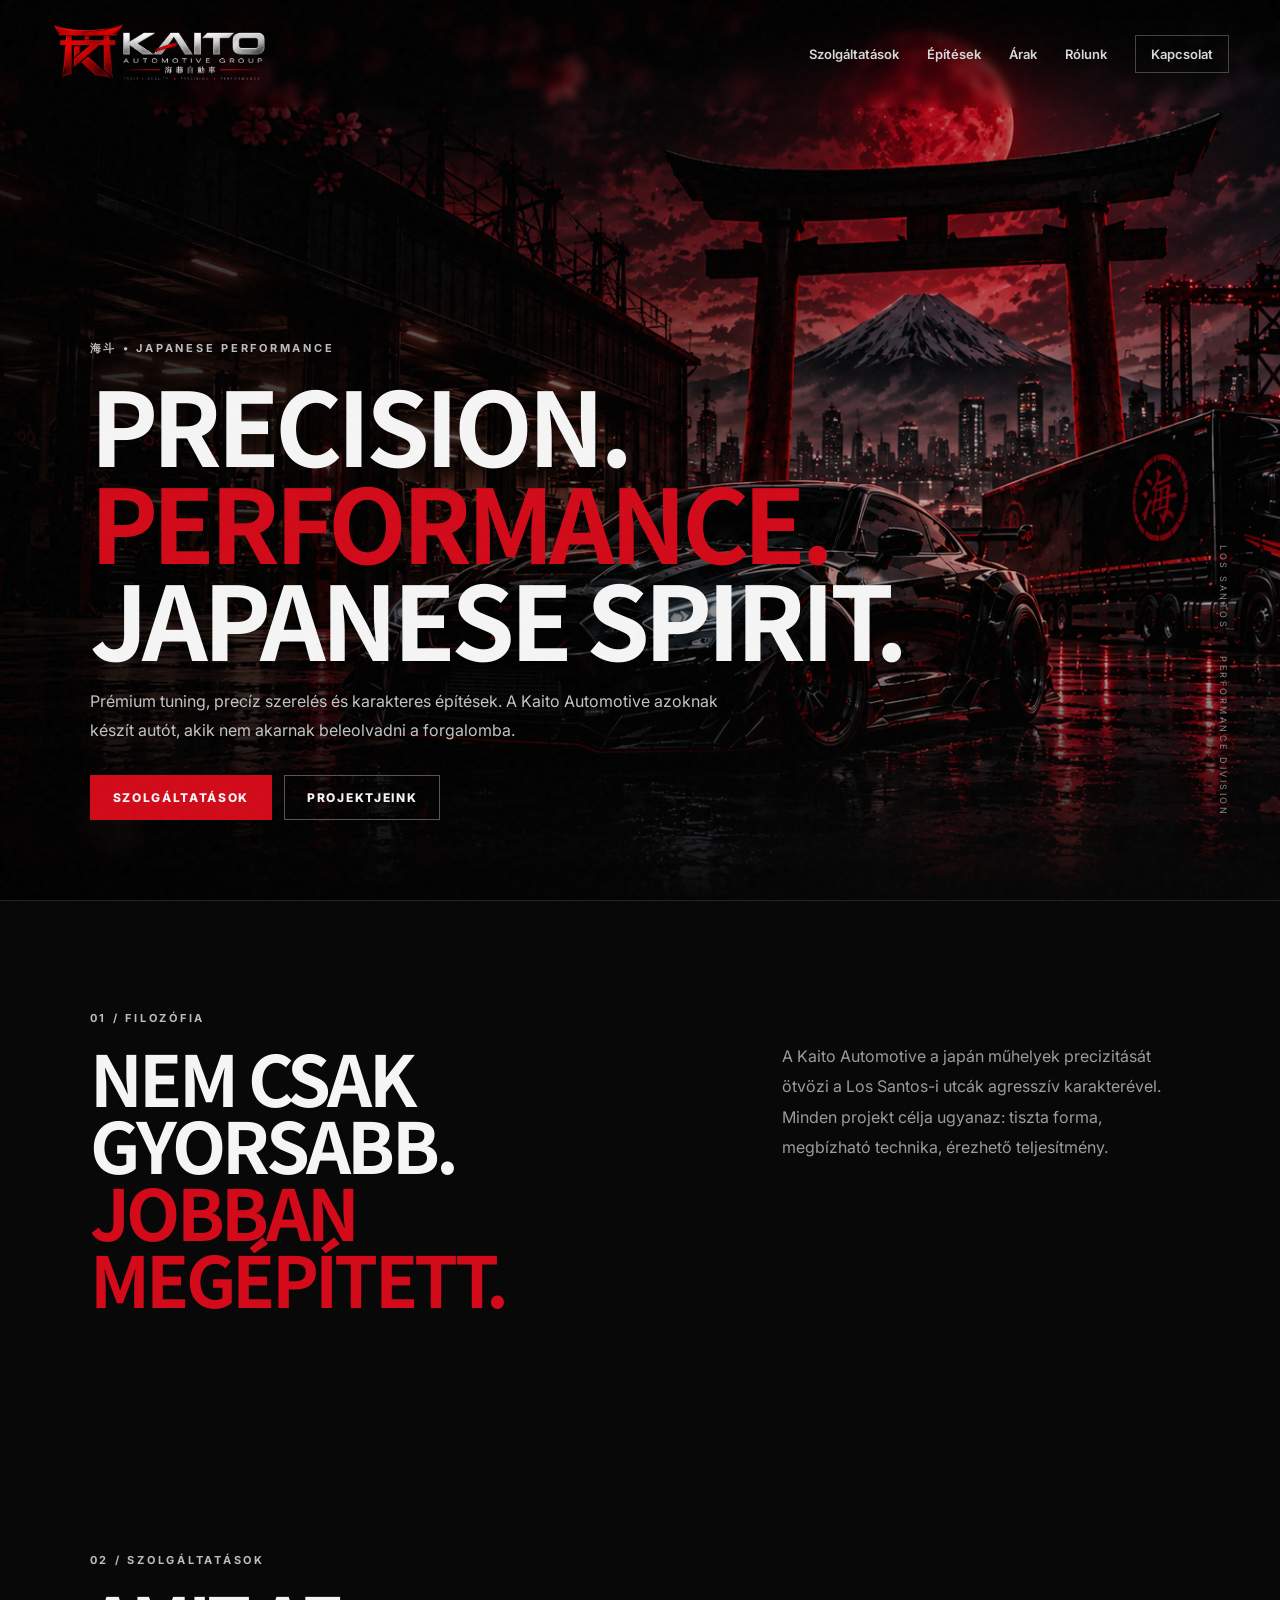
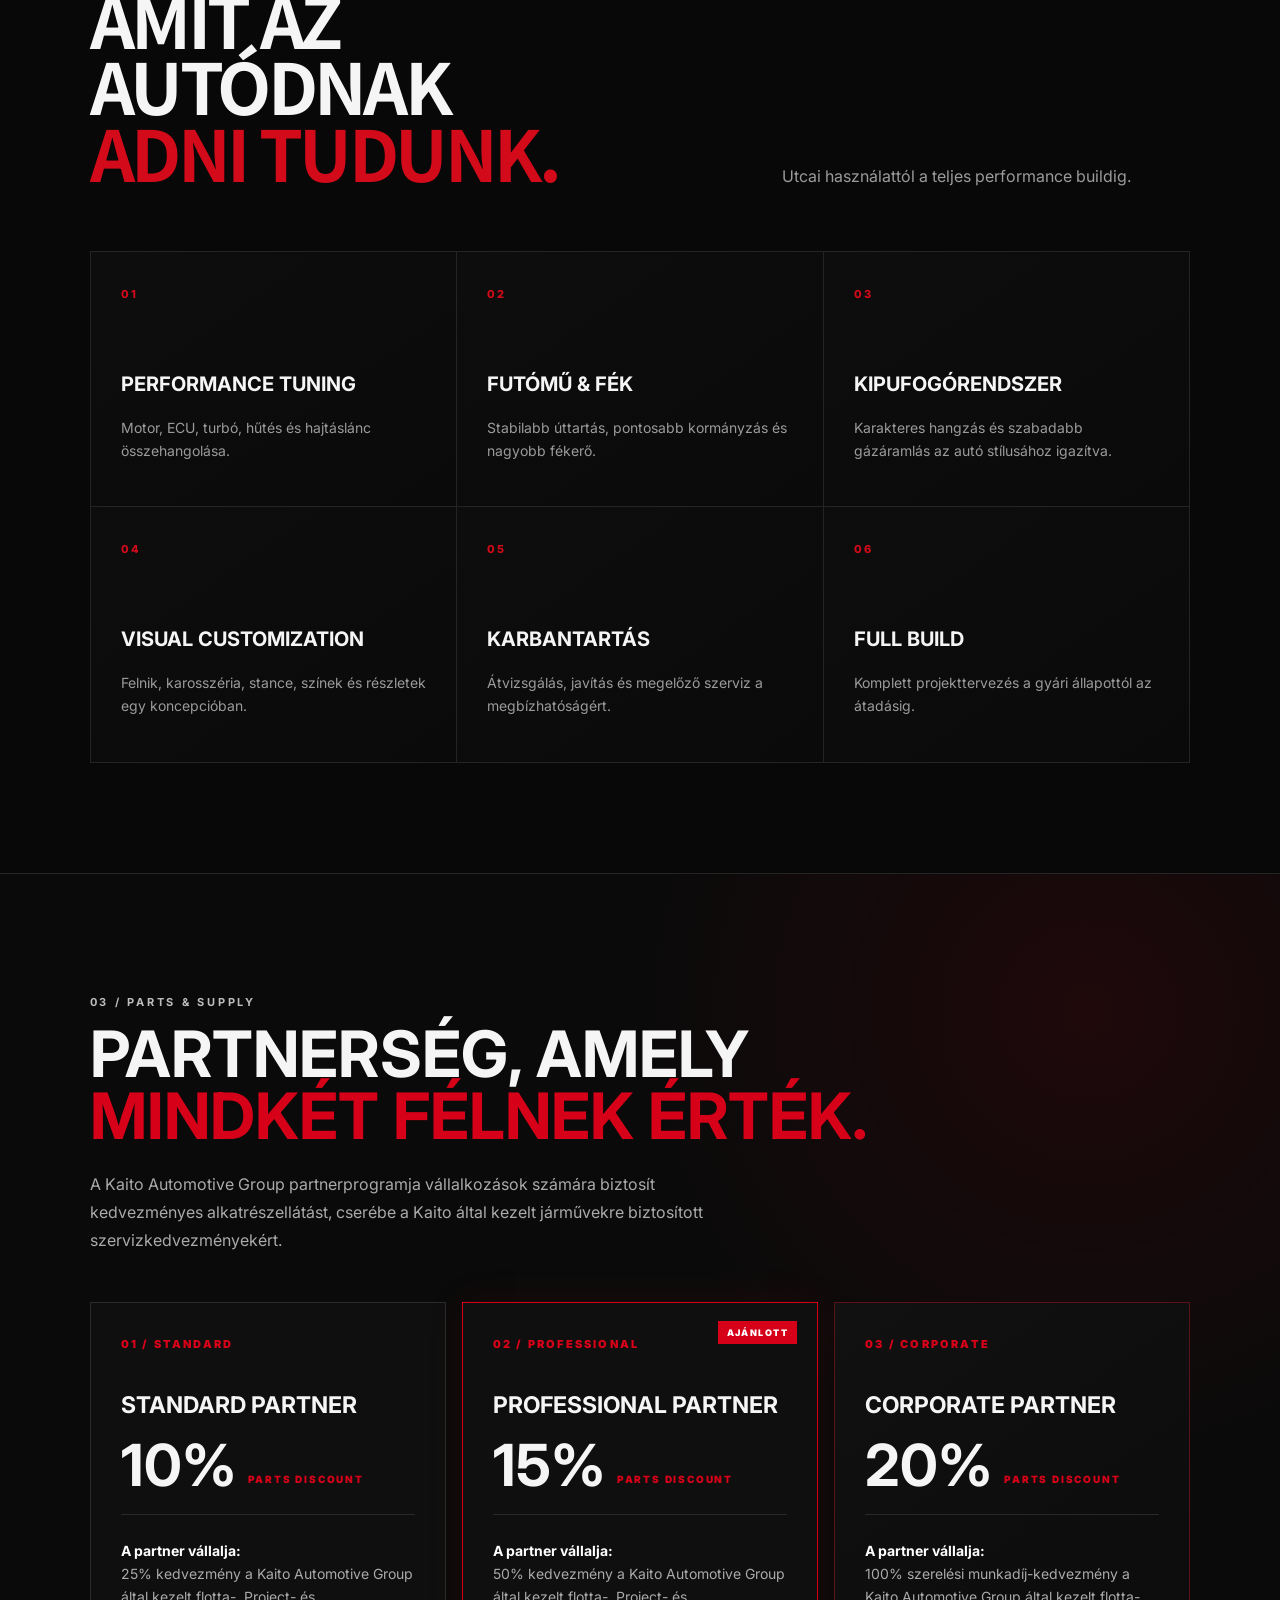
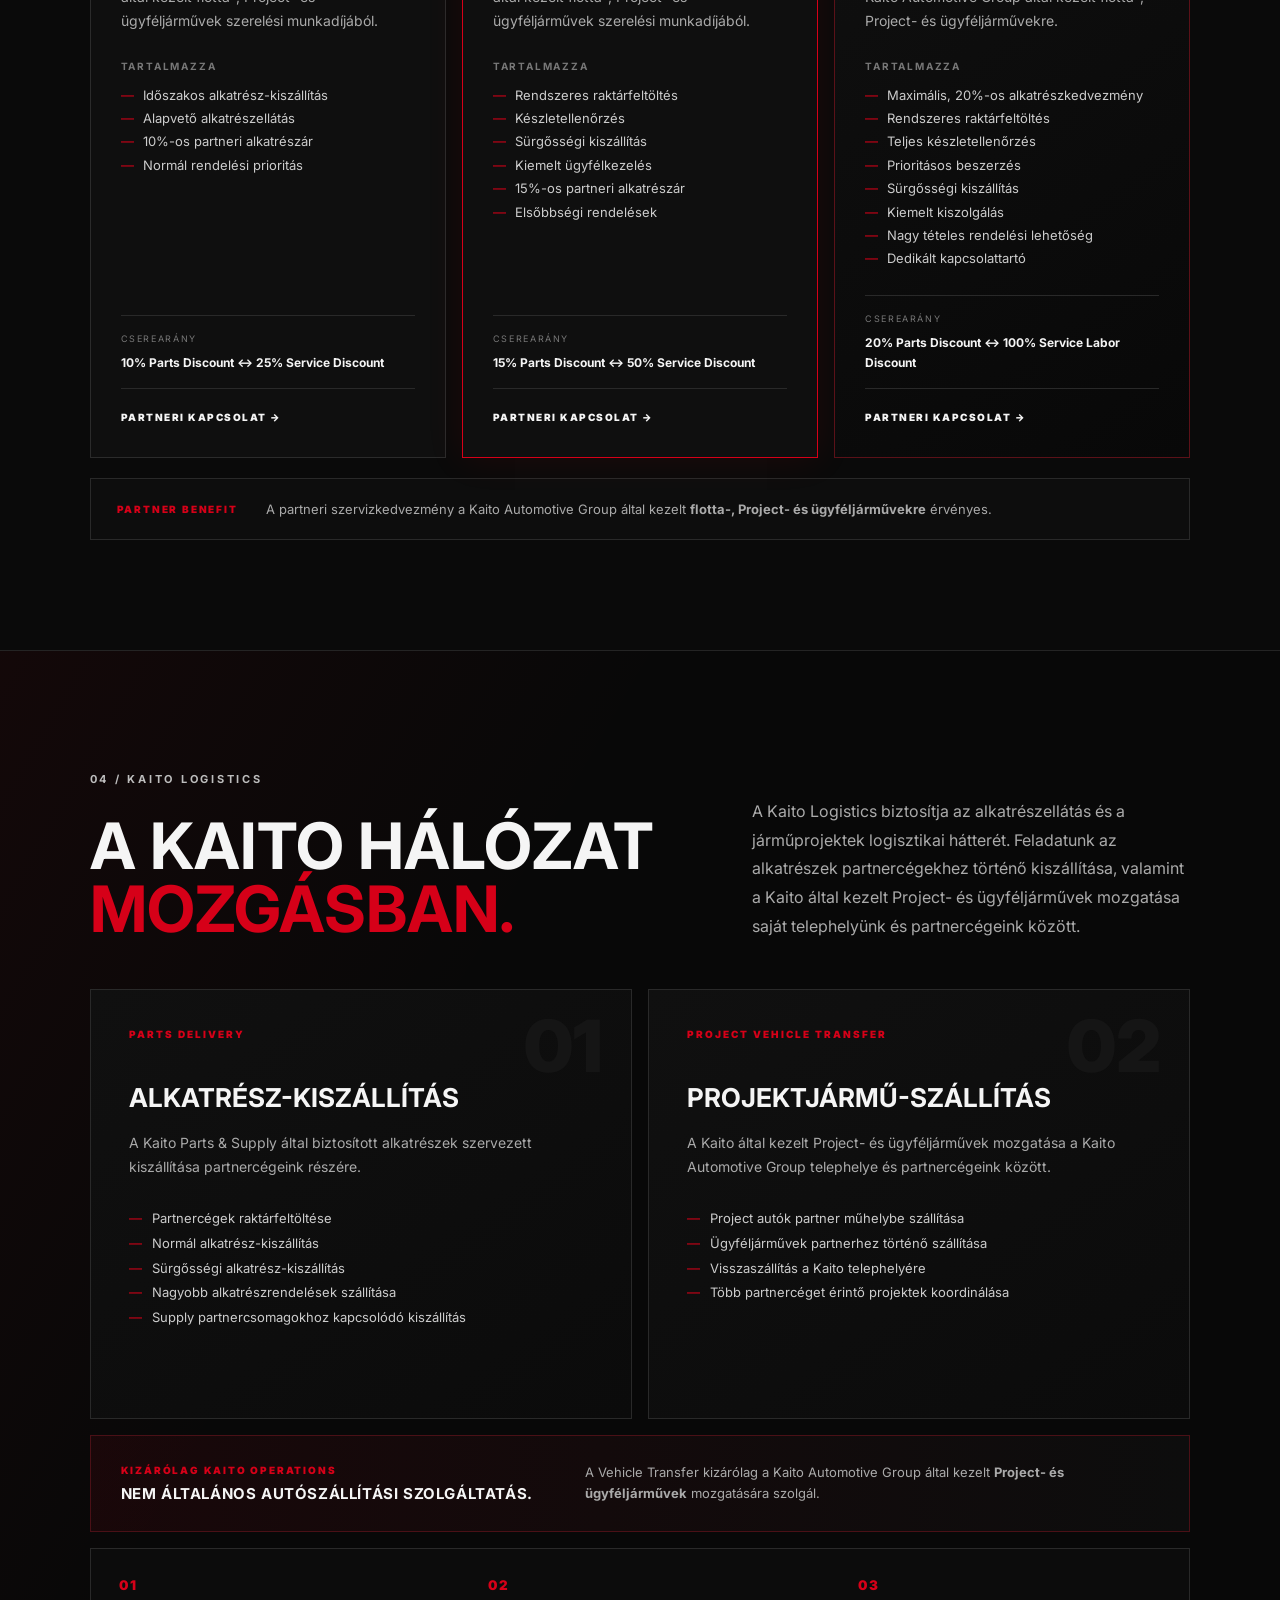
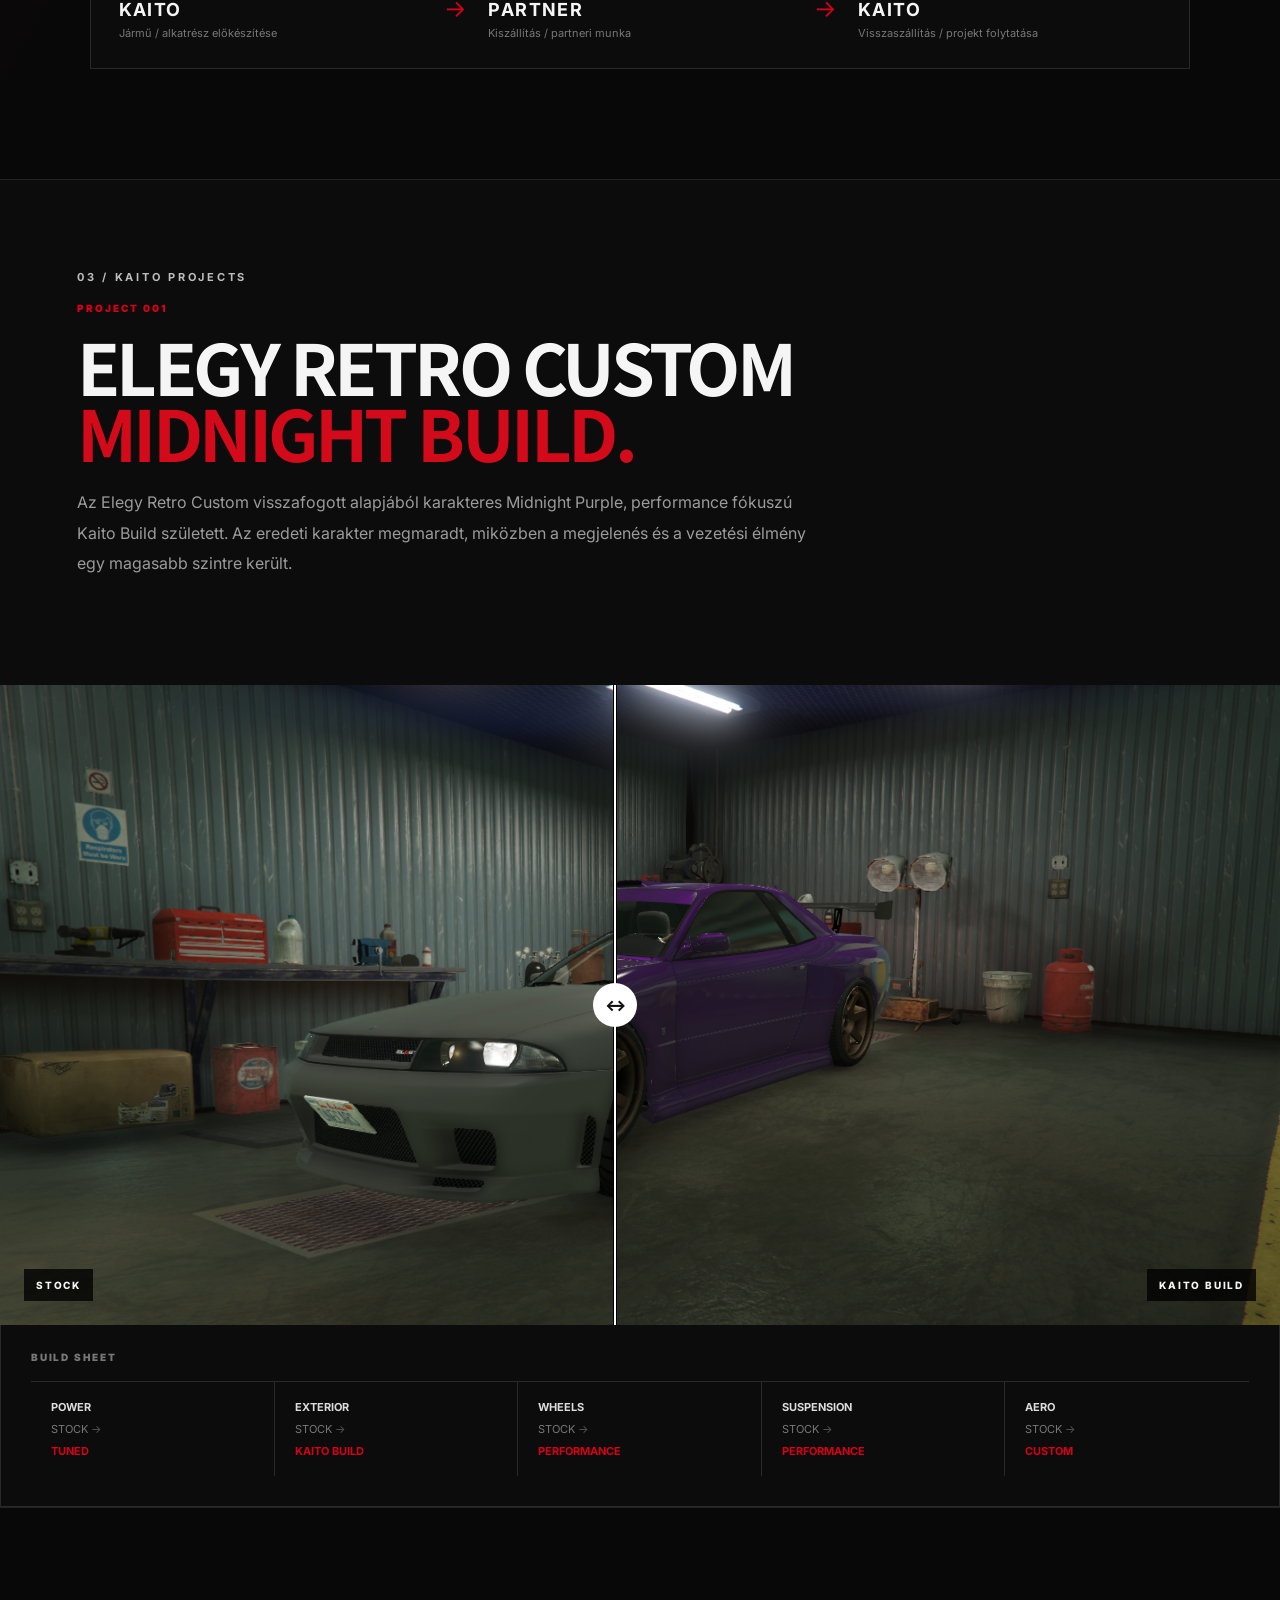
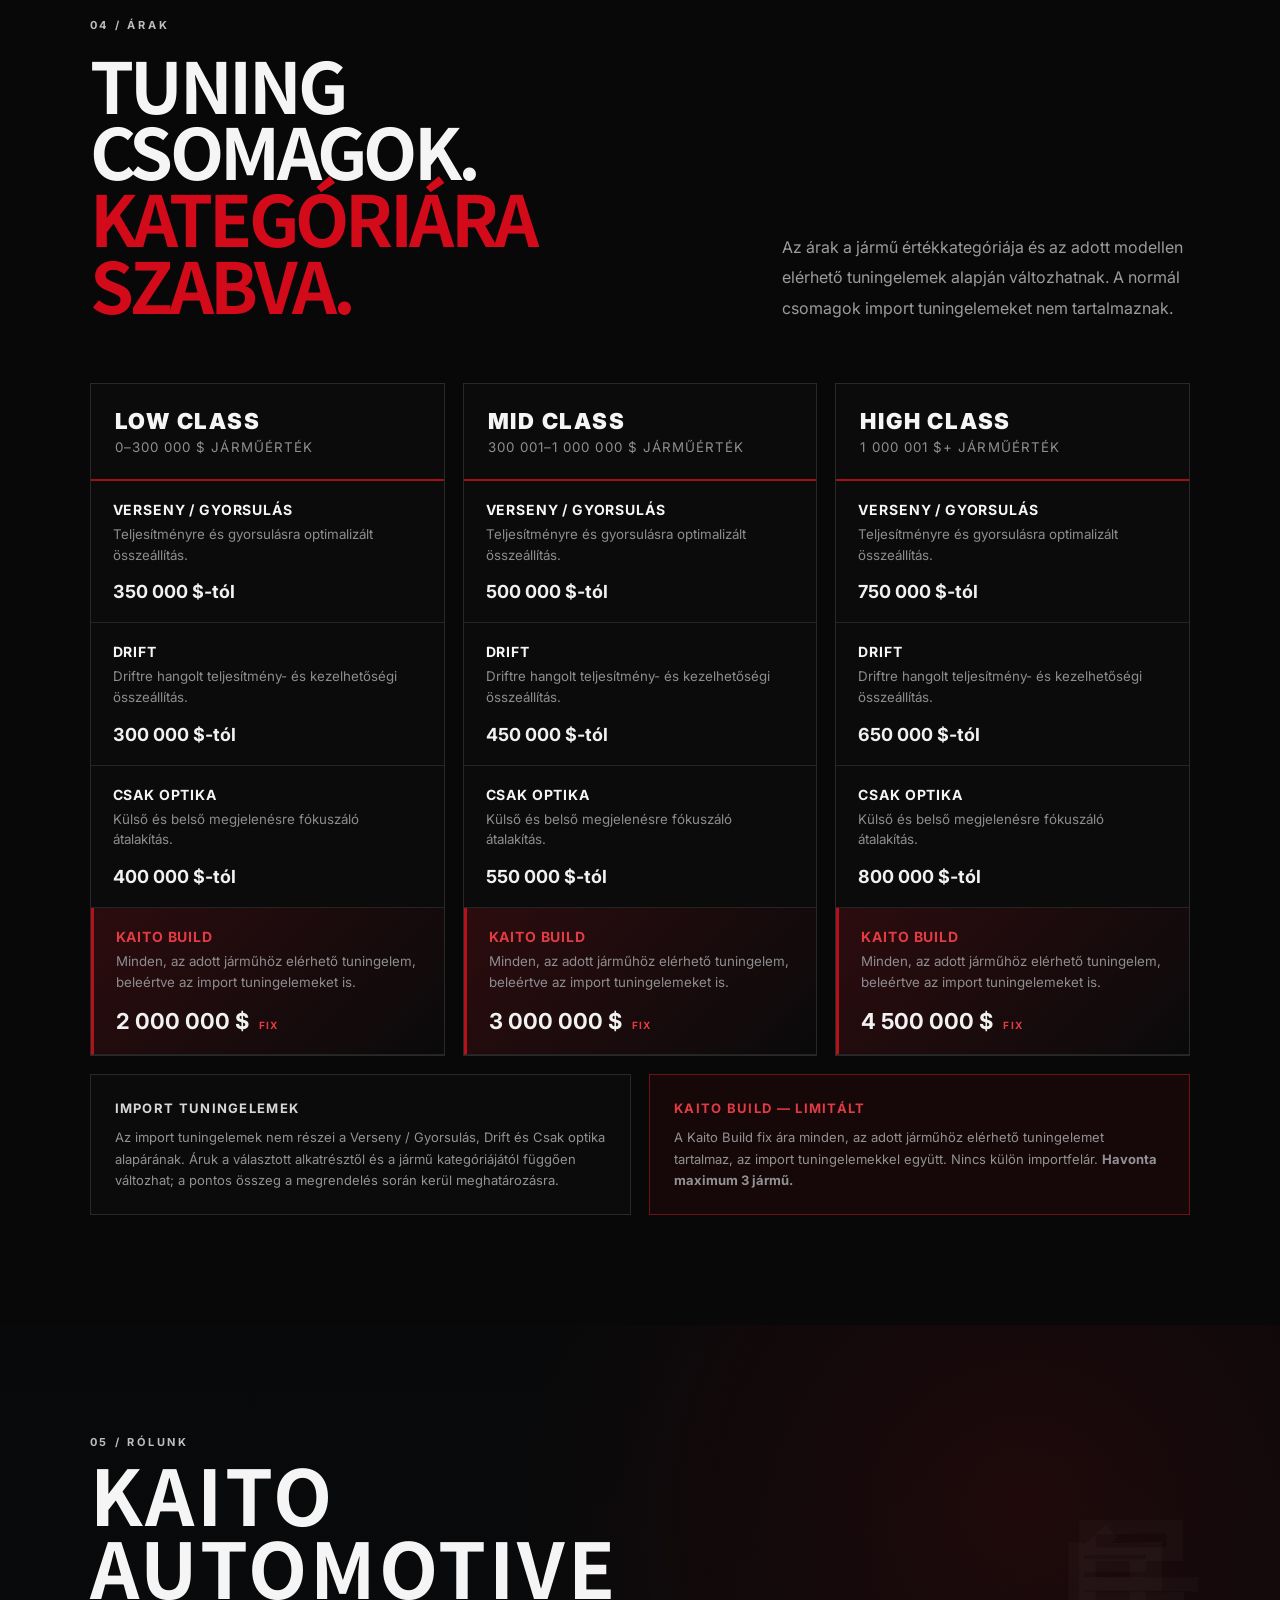
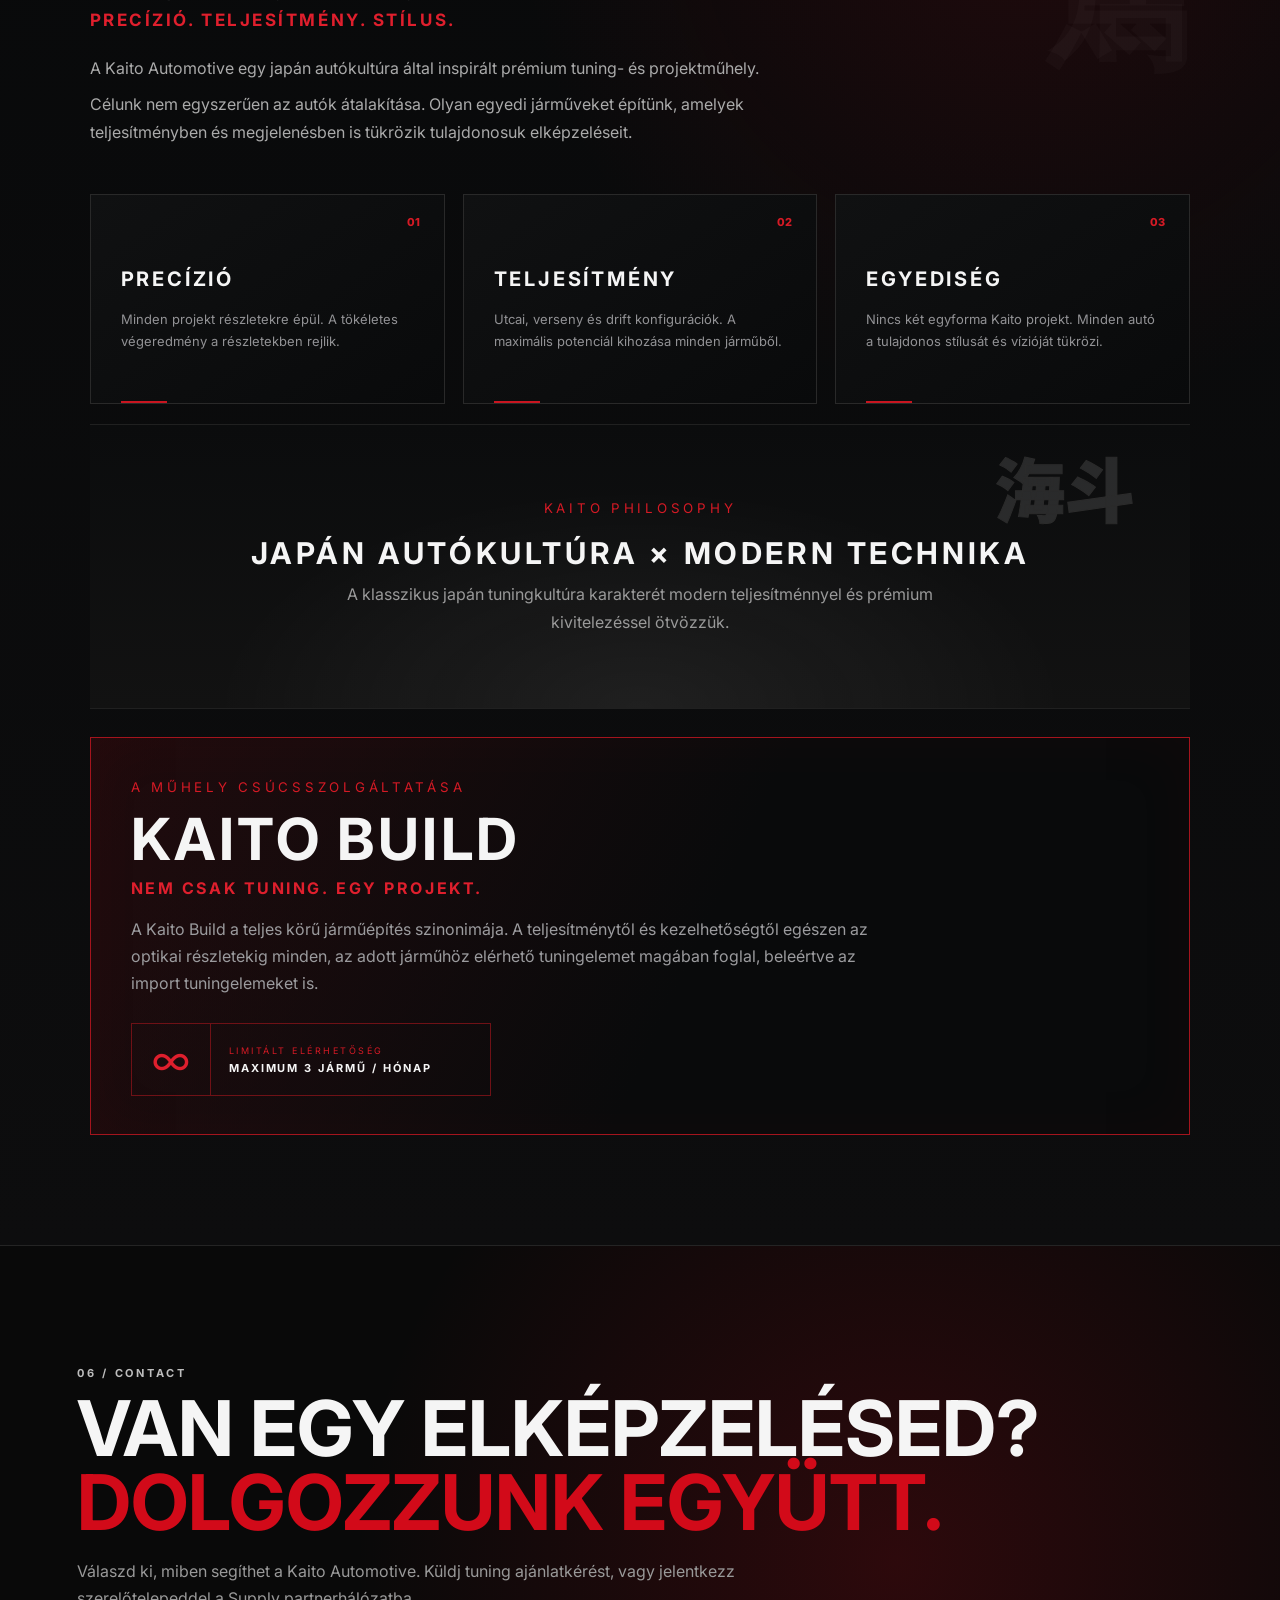
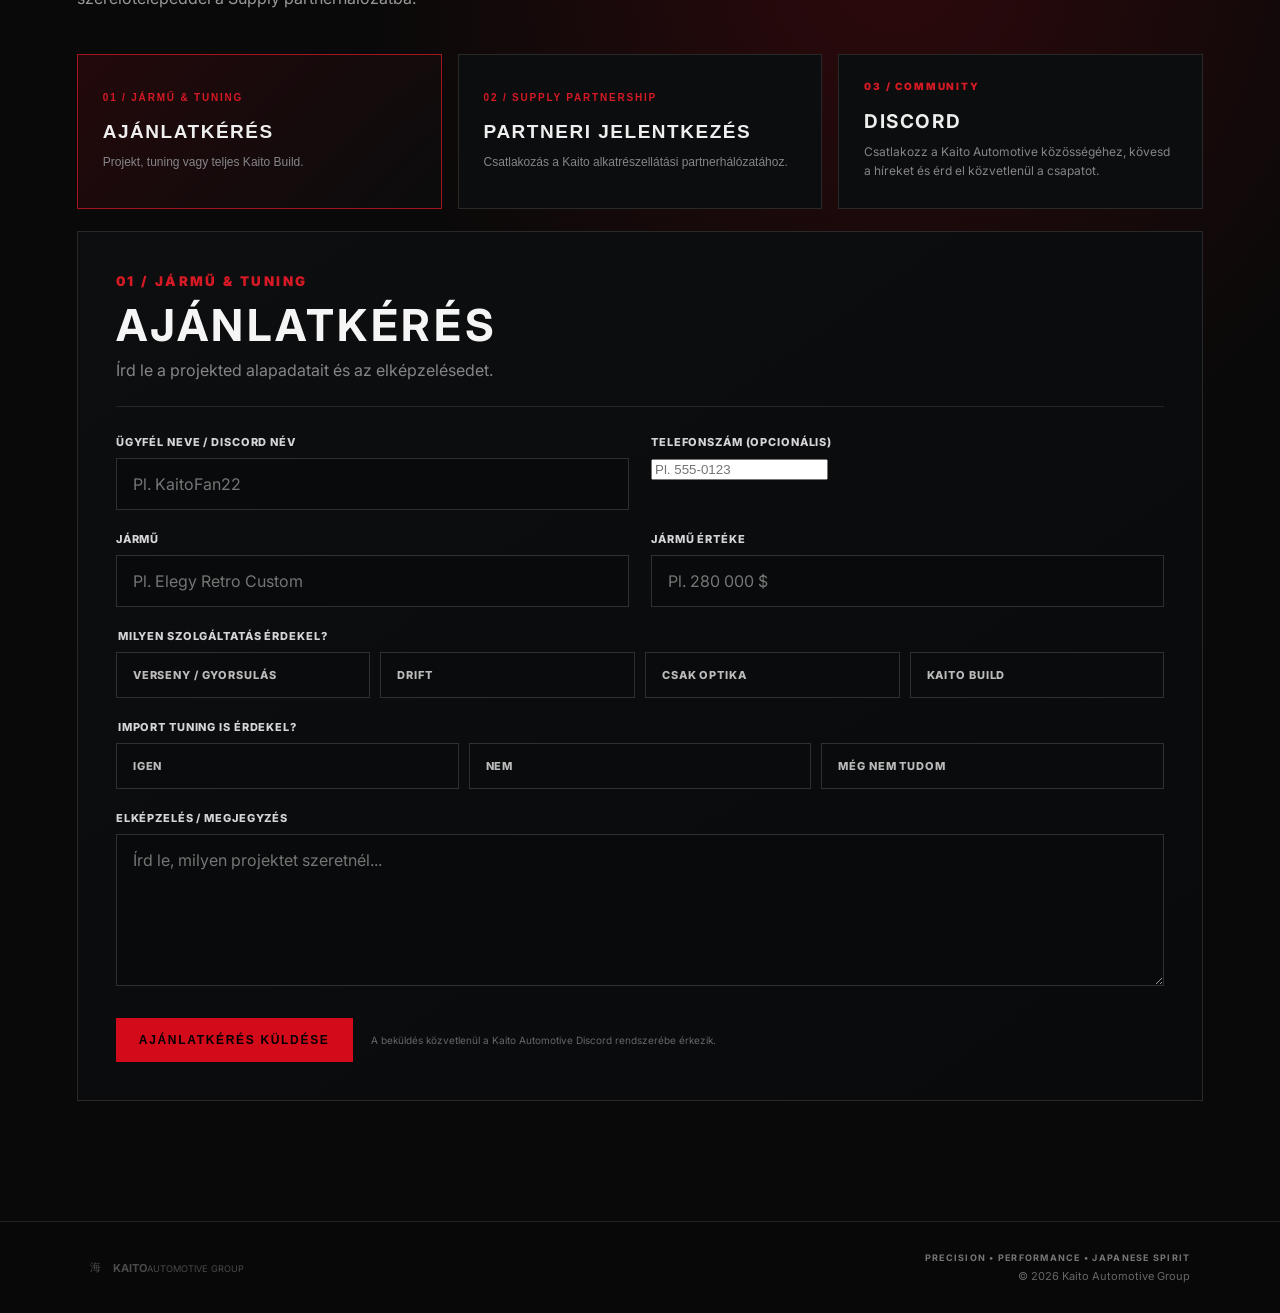
==== commit 179e6119: "Add files via upload" ====
--- a/index.html
+++ b/index.html
@@ -305,6 +305,7 @@
           <div class="form-heading"><small>01 / JÁRMŰ &amp; TUNING</small><h3>AJÁNLATKÉRÉS</h3><p>Írd le a projekted alapadatait és az elképzelésedet.</p></div>
           <form class="kaito-form" data-discord-form="/api/tuning">
             <label><span>Ügyfél neve / Discord név</span><input type="text" name="customer" placeholder="Pl. KaitoFan22" required></label>
+            <label><span>Telefonszám (opcionális)</span><input type="tel" name="phone" placeholder="Pl. 555-0123"></label>
             <label><span>Jármű</span><input type="text" name="vehicle" placeholder="Pl. Elegy Retro Custom" required></label>
             <label><span>Jármű értéke</span><input type="text" name="value" placeholder="Pl. 280 000 $" required></label>
             <fieldset class="form-wide"><legend>Milyen szolgáltatás érdekel?</legend><div class="choice-grid">
@@ -328,6 +329,7 @@
           <form class="kaito-form" data-discord-form="/api/partner">
             <label><span>Cég neve</span><input type="text" name="company" placeholder="Szerelőtelep neve" required></label>
             <label><span>Kapcsolattartó / Discord név</span><input type="text" name="contact" placeholder="Kapcsolattartó neve" required></label>
+            <label><span>Kapcsolattartó telefonszáma (opcionális)</span><input type="tel" name="phone" placeholder="Pl. 555-0123"></label>
             <fieldset class="form-wide"><legend>Melyik partneri csomag érdekel?</legend><div class="choice-grid partner-choices">
               <label class="choice"><input type="radio" name="tier" value="Standard Partner" required><span><b>STANDARD PARTNER</b><small>10% Parts Discount ↔ 25% Service Discount</small></span></label>
               <label class="choice"><input type="radio" name="tier" value="Professional Partner"><span><b>PROFESSIONAL PARTNER</b><small>15% Parts Discount ↔ 50% Service Discount</small></span></label>
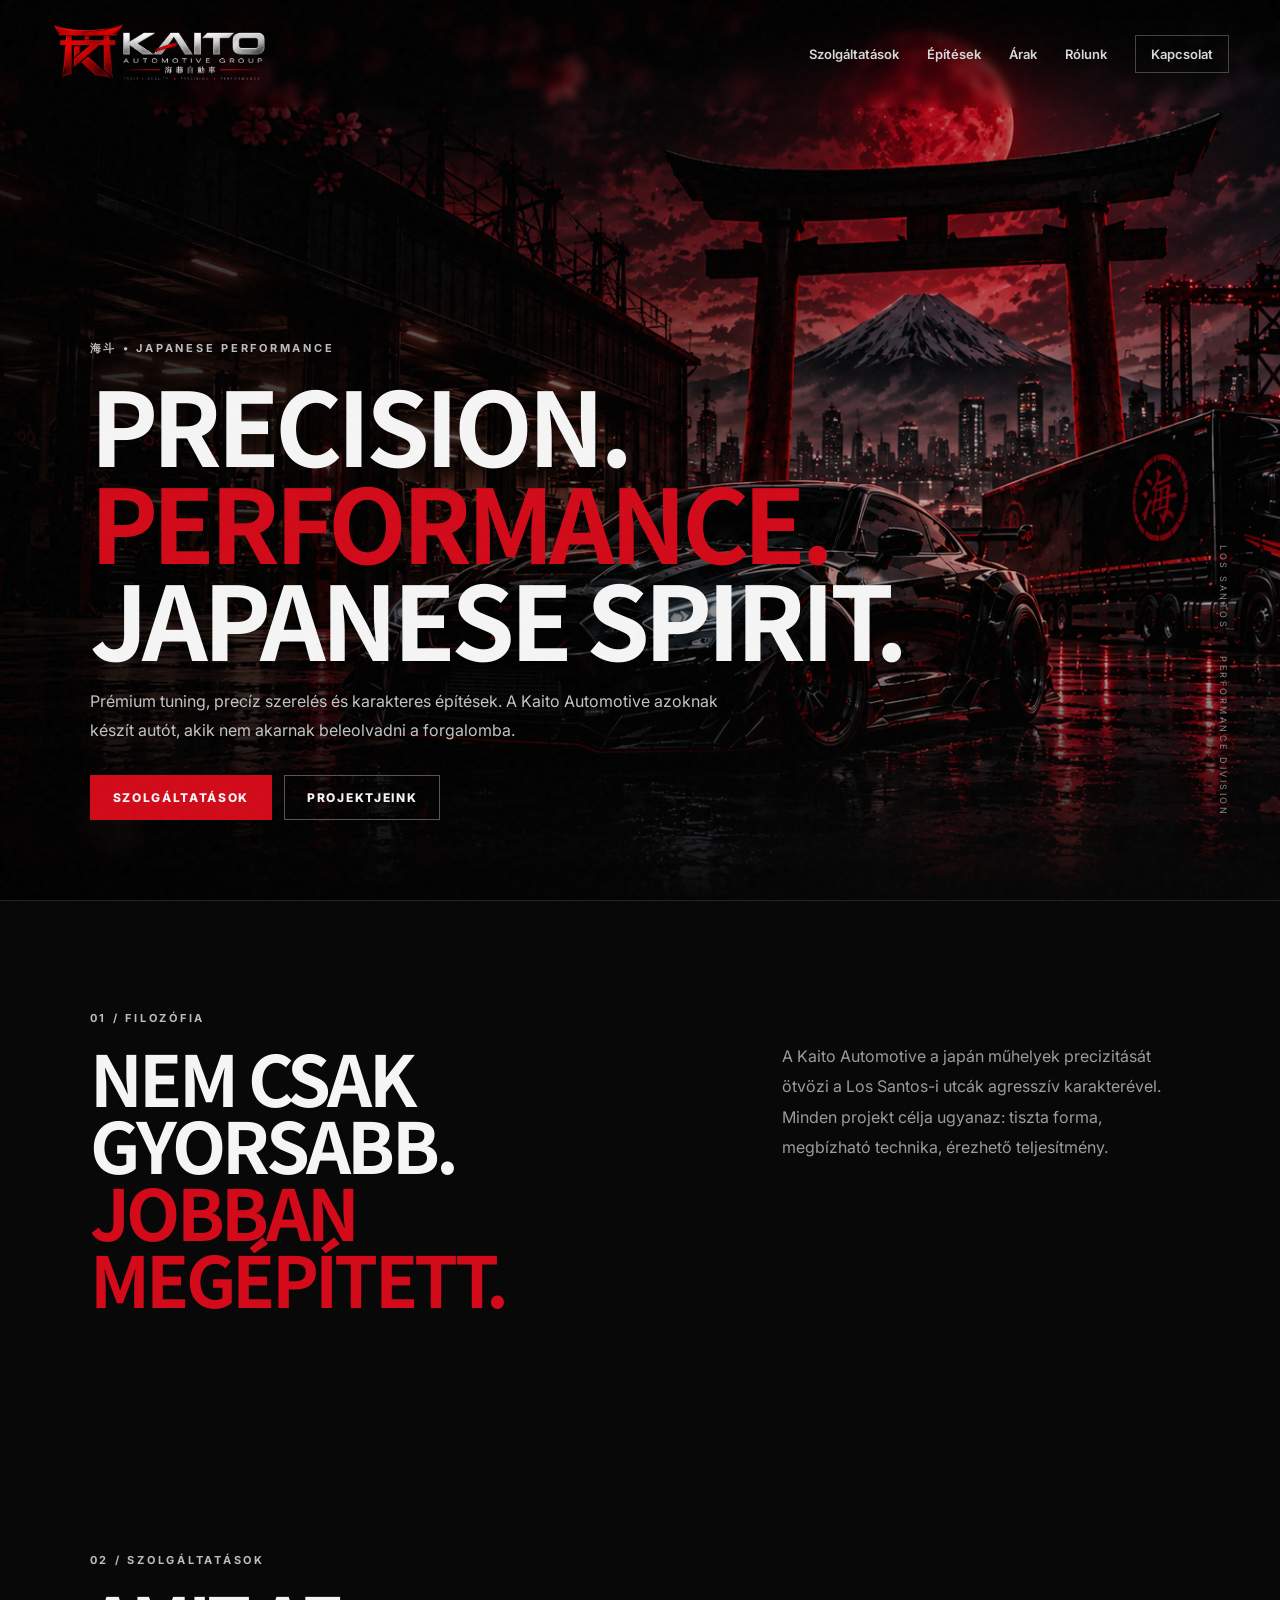
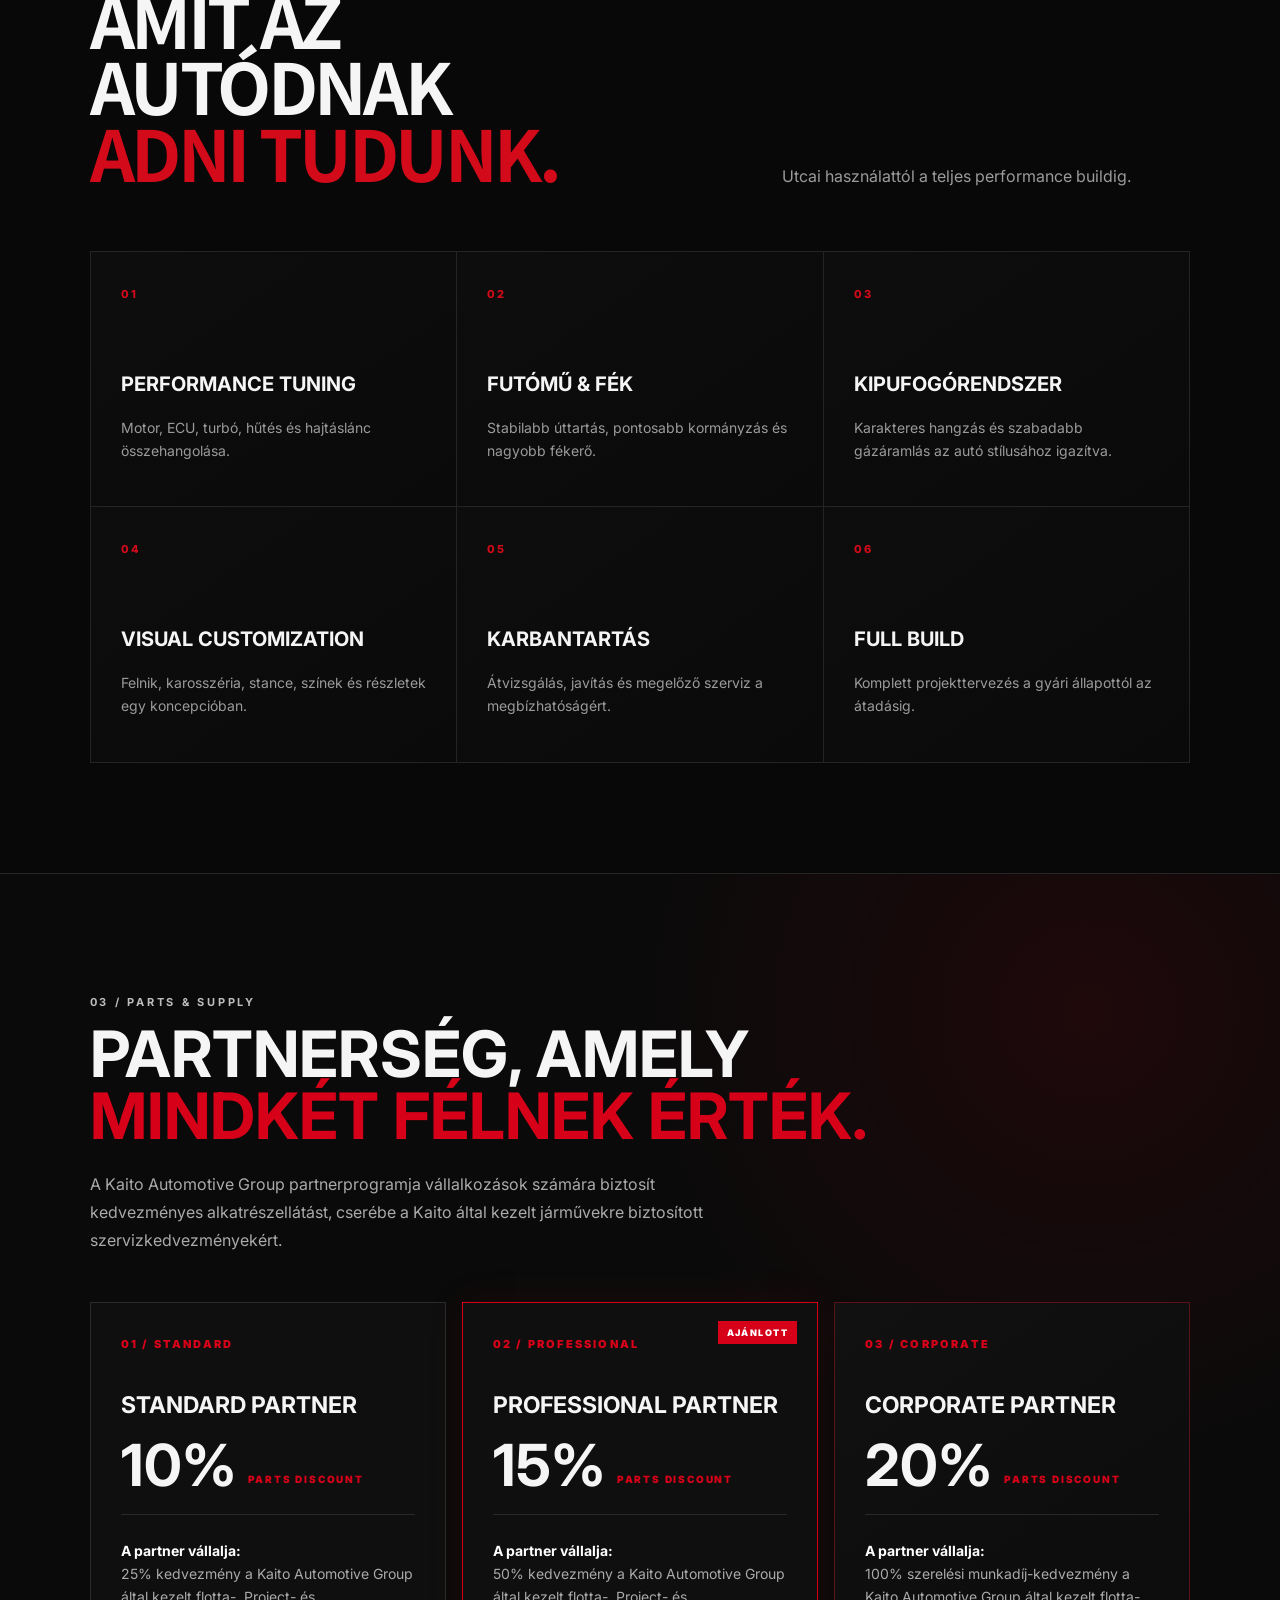
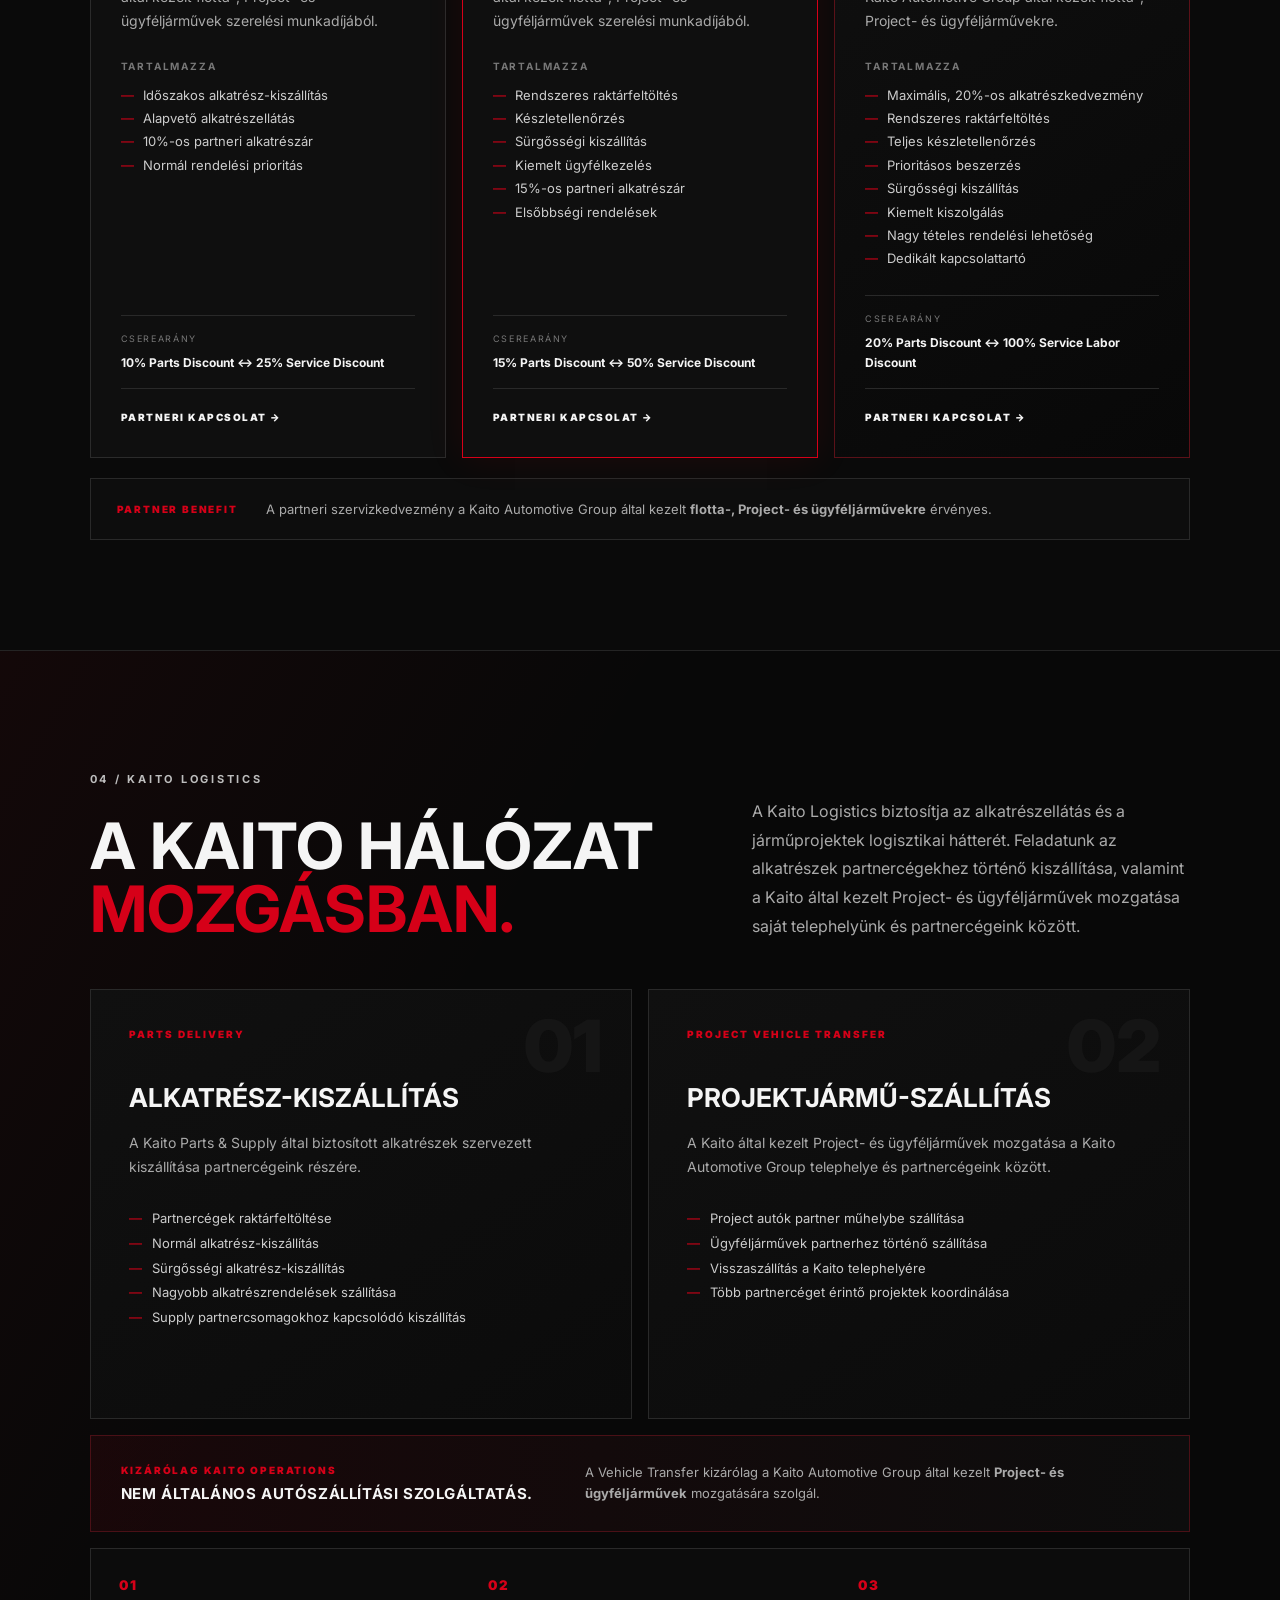
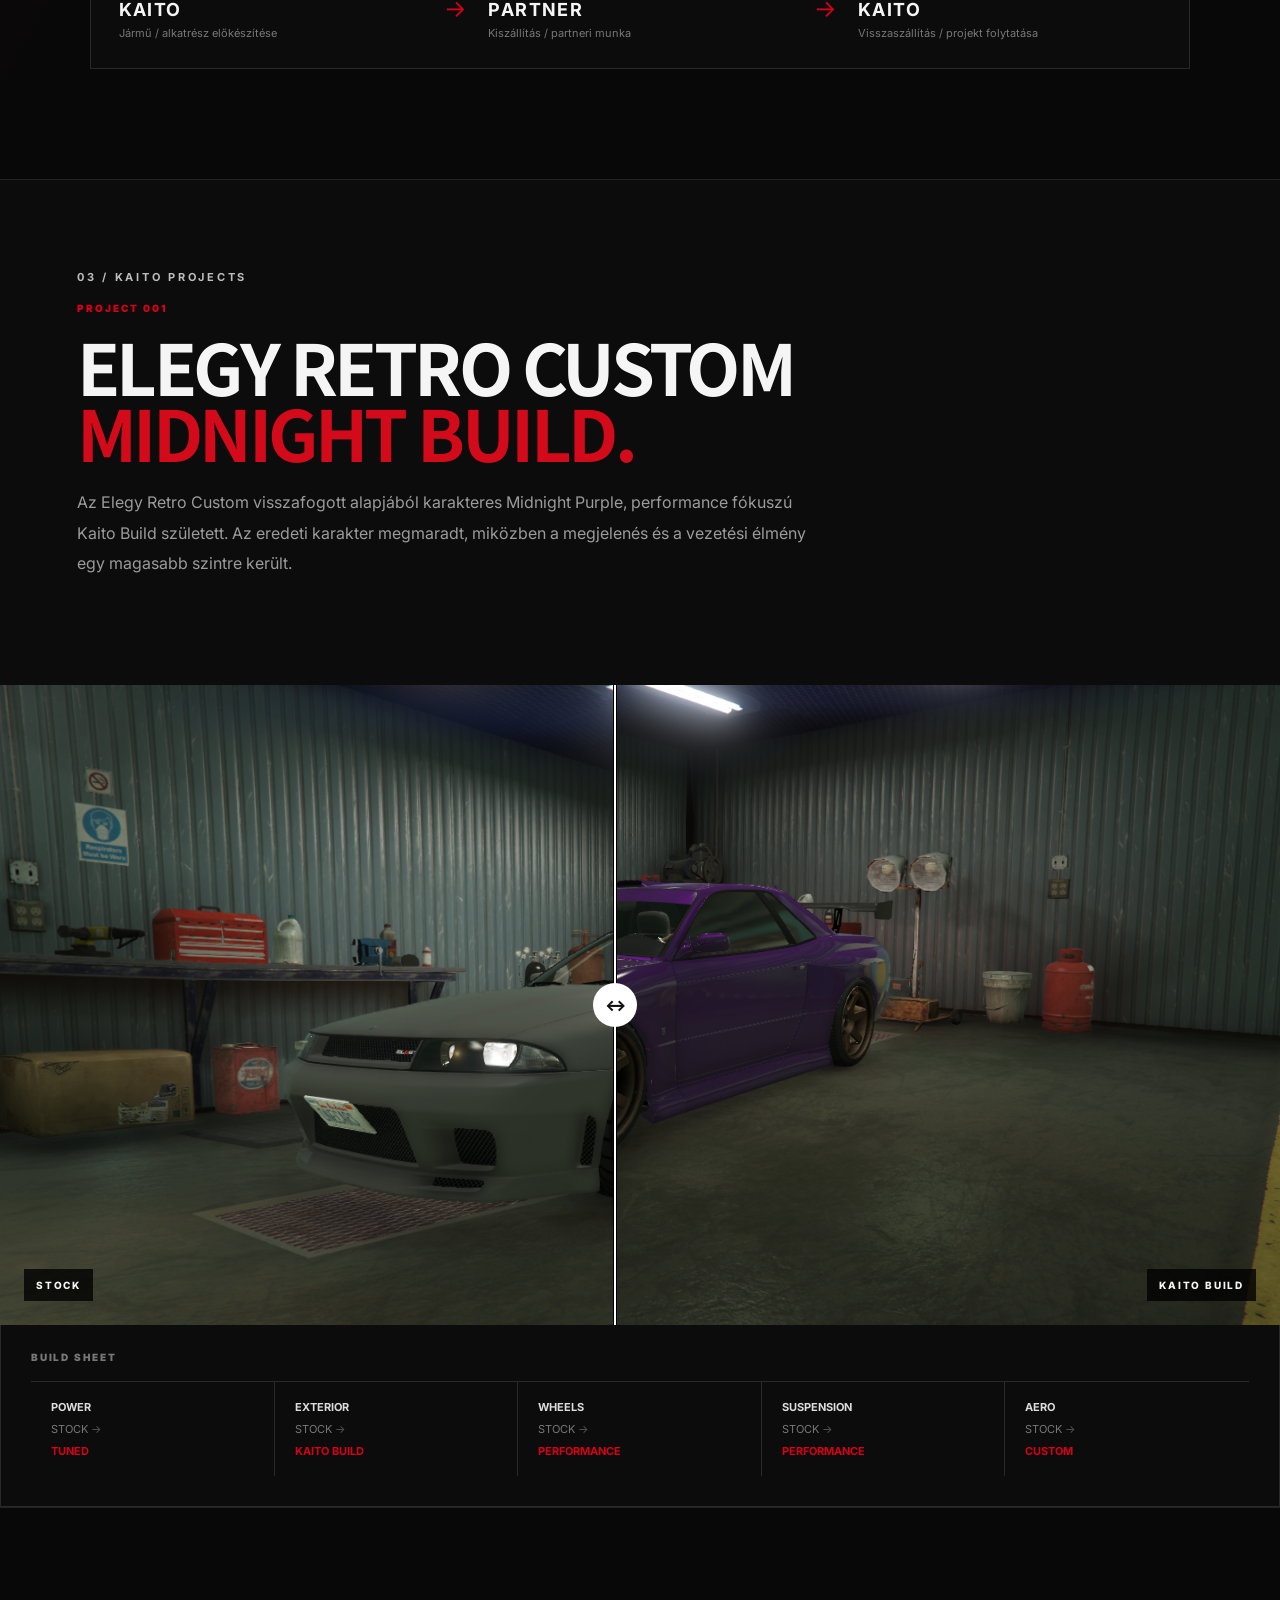
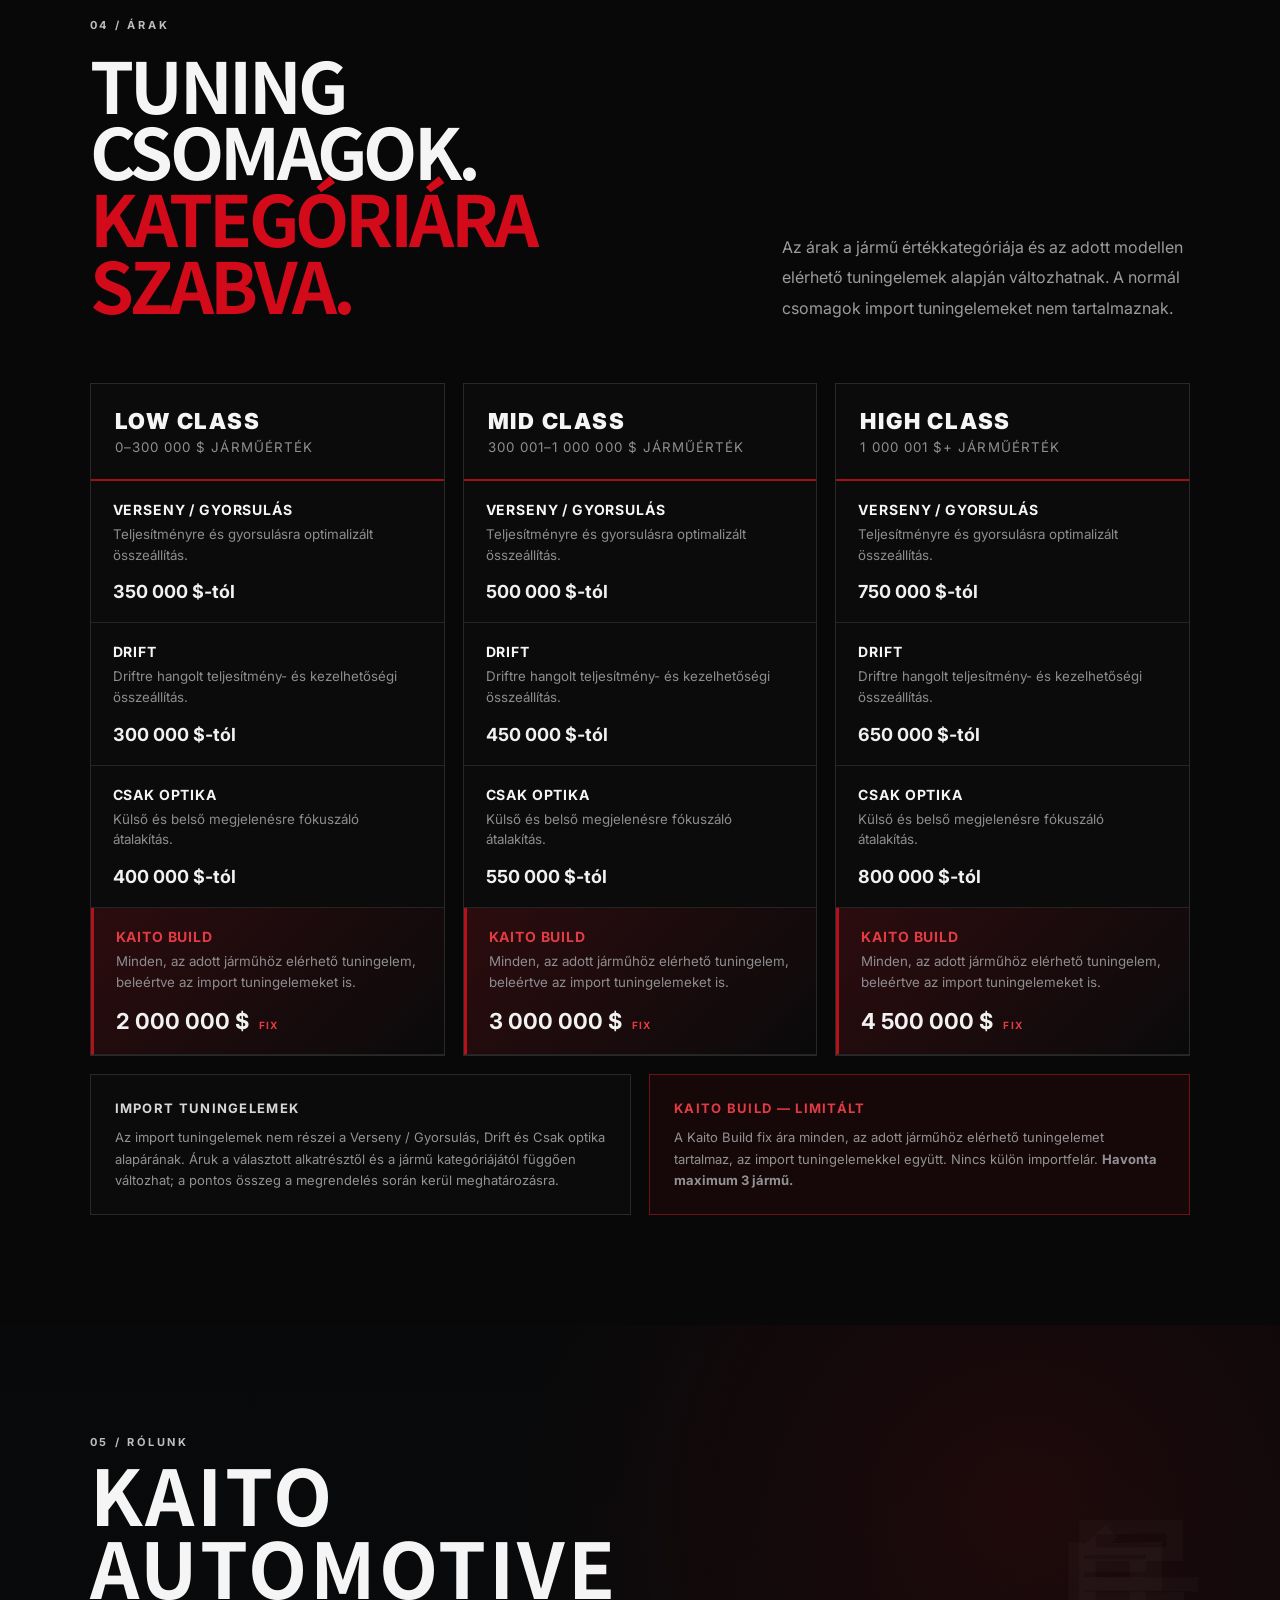
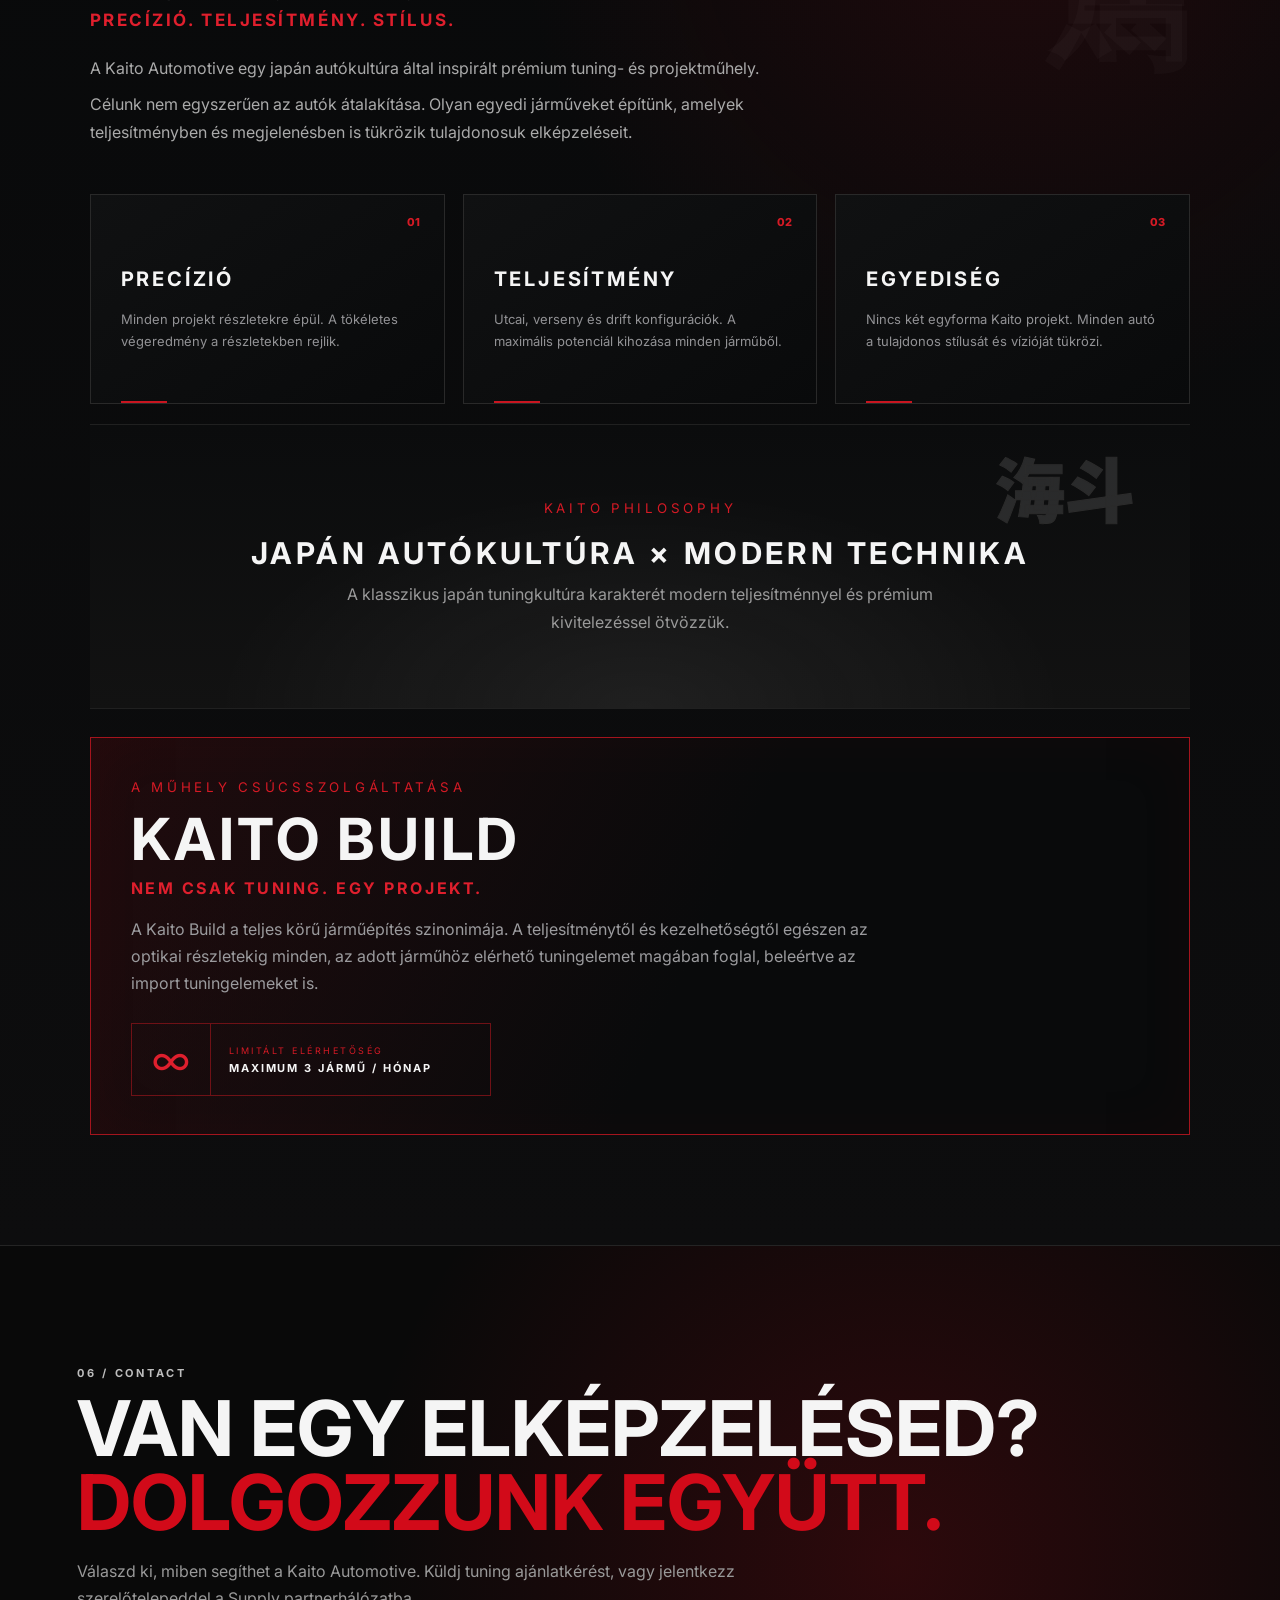
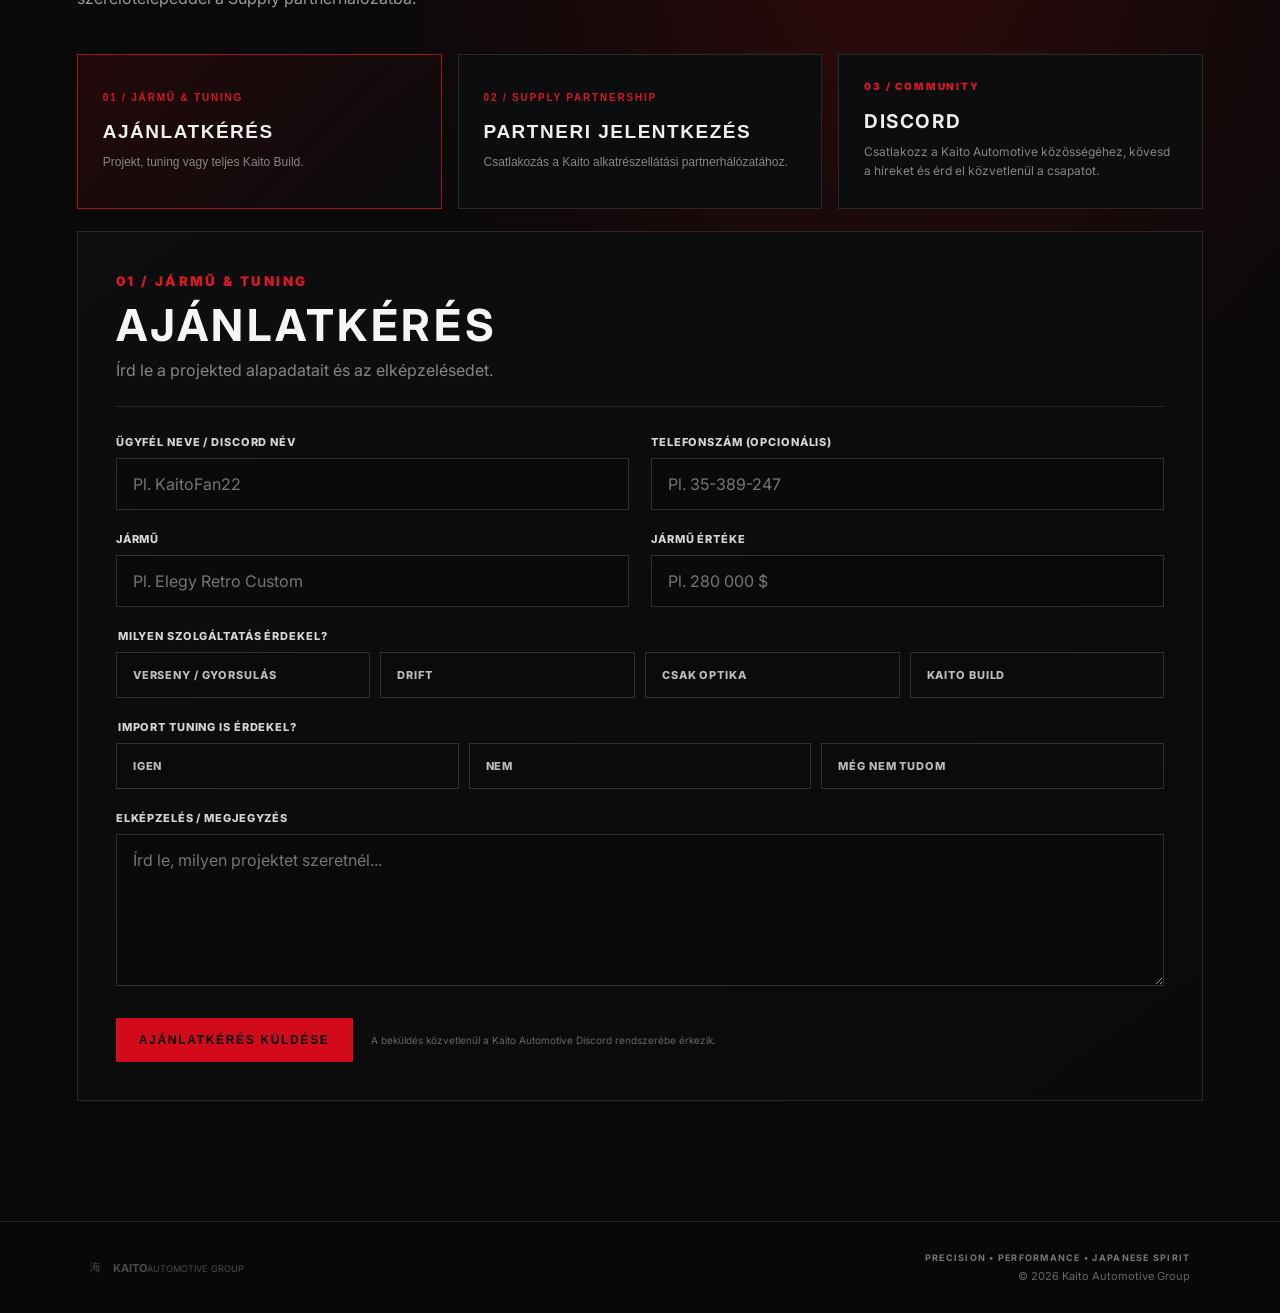
==== commit 0d2e8f33: "Add files via upload" ====
--- a/index.html
+++ b/index.html
@@ -305,7 +305,7 @@
           <div class="form-heading"><small>01 / JÁRMŰ &amp; TUNING</small><h3>AJÁNLATKÉRÉS</h3><p>Írd le a projekted alapadatait és az elképzelésedet.</p></div>
           <form class="kaito-form" data-discord-form="/api/tuning">
             <label><span>Ügyfél neve / Discord név</span><input type="text" name="customer" placeholder="Pl. KaitoFan22" required></label>
-            <label><span>Telefonszám (opcionális)</span><input type="tel" name="phone" placeholder="Pl. 555-0123"></label>
+            <label><span>Telefonszám (opcionális)</span><input type="text" name="phone" placeholder="Pl. 35-389-247"></label>
             <label><span>Jármű</span><input type="text" name="vehicle" placeholder="Pl. Elegy Retro Custom" required></label>
             <label><span>Jármű értéke</span><input type="text" name="value" placeholder="Pl. 280 000 $" required></label>
             <fieldset class="form-wide"><legend>Milyen szolgáltatás érdekel?</legend><div class="choice-grid">
@@ -329,7 +329,7 @@
           <form class="kaito-form" data-discord-form="/api/partner">
             <label><span>Cég neve</span><input type="text" name="company" placeholder="Szerelőtelep neve" required></label>
             <label><span>Kapcsolattartó / Discord név</span><input type="text" name="contact" placeholder="Kapcsolattartó neve" required></label>
-            <label><span>Kapcsolattartó telefonszáma (opcionális)</span><input type="tel" name="phone" placeholder="Pl. 555-0123"></label>
+            <label><span>Kapcsolattartó telefonszáma (opcionális)</span><input type="text" name="phone" placeholder="Pl. 35-389-247"></label>
             <fieldset class="form-wide"><legend>Melyik partneri csomag érdekel?</legend><div class="choice-grid partner-choices">
               <label class="choice"><input type="radio" name="tier" value="Standard Partner" required><span><b>STANDARD PARTNER</b><small>10% Parts Discount ↔ 25% Service Discount</small></span></label>
               <label class="choice"><input type="radio" name="tier" value="Professional Partner"><span><b>PROFESSIONAL PARTNER</b><small>15% Parts Discount ↔ 50% Service Discount</small></span></label>
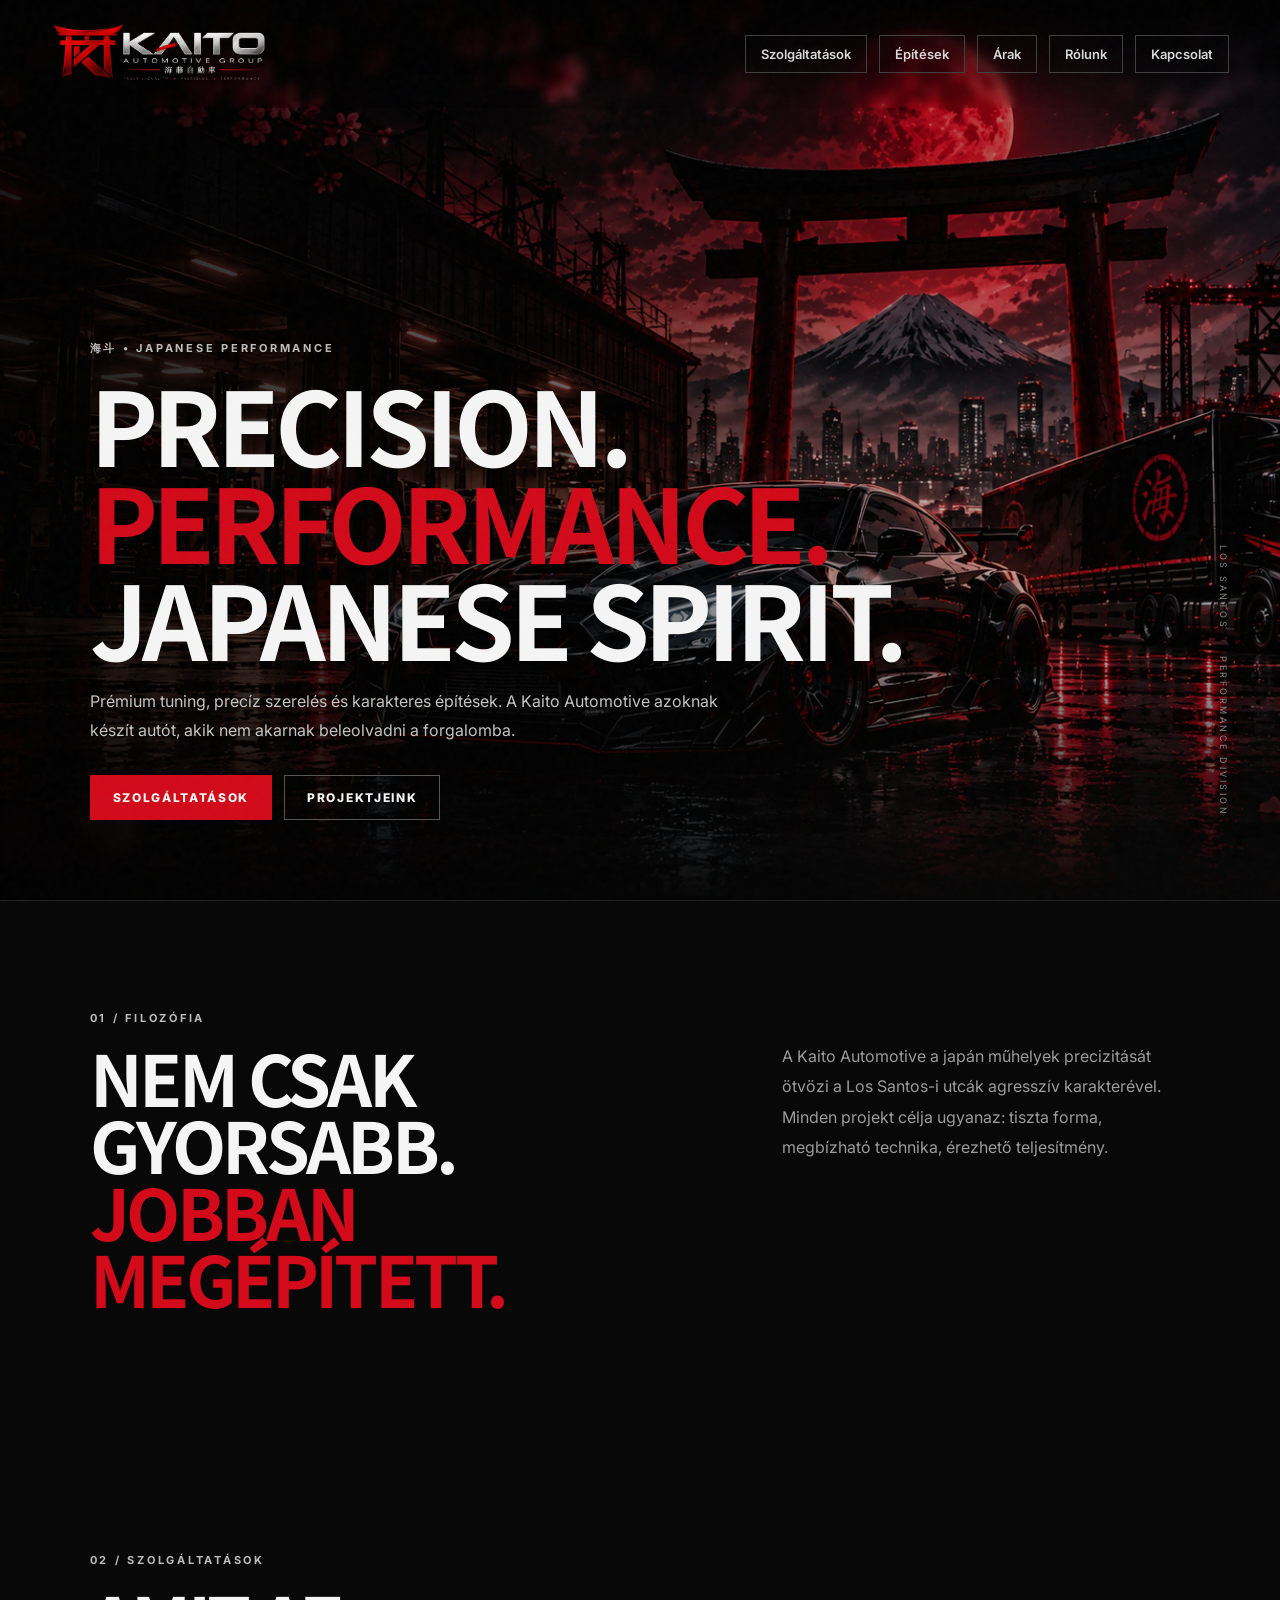
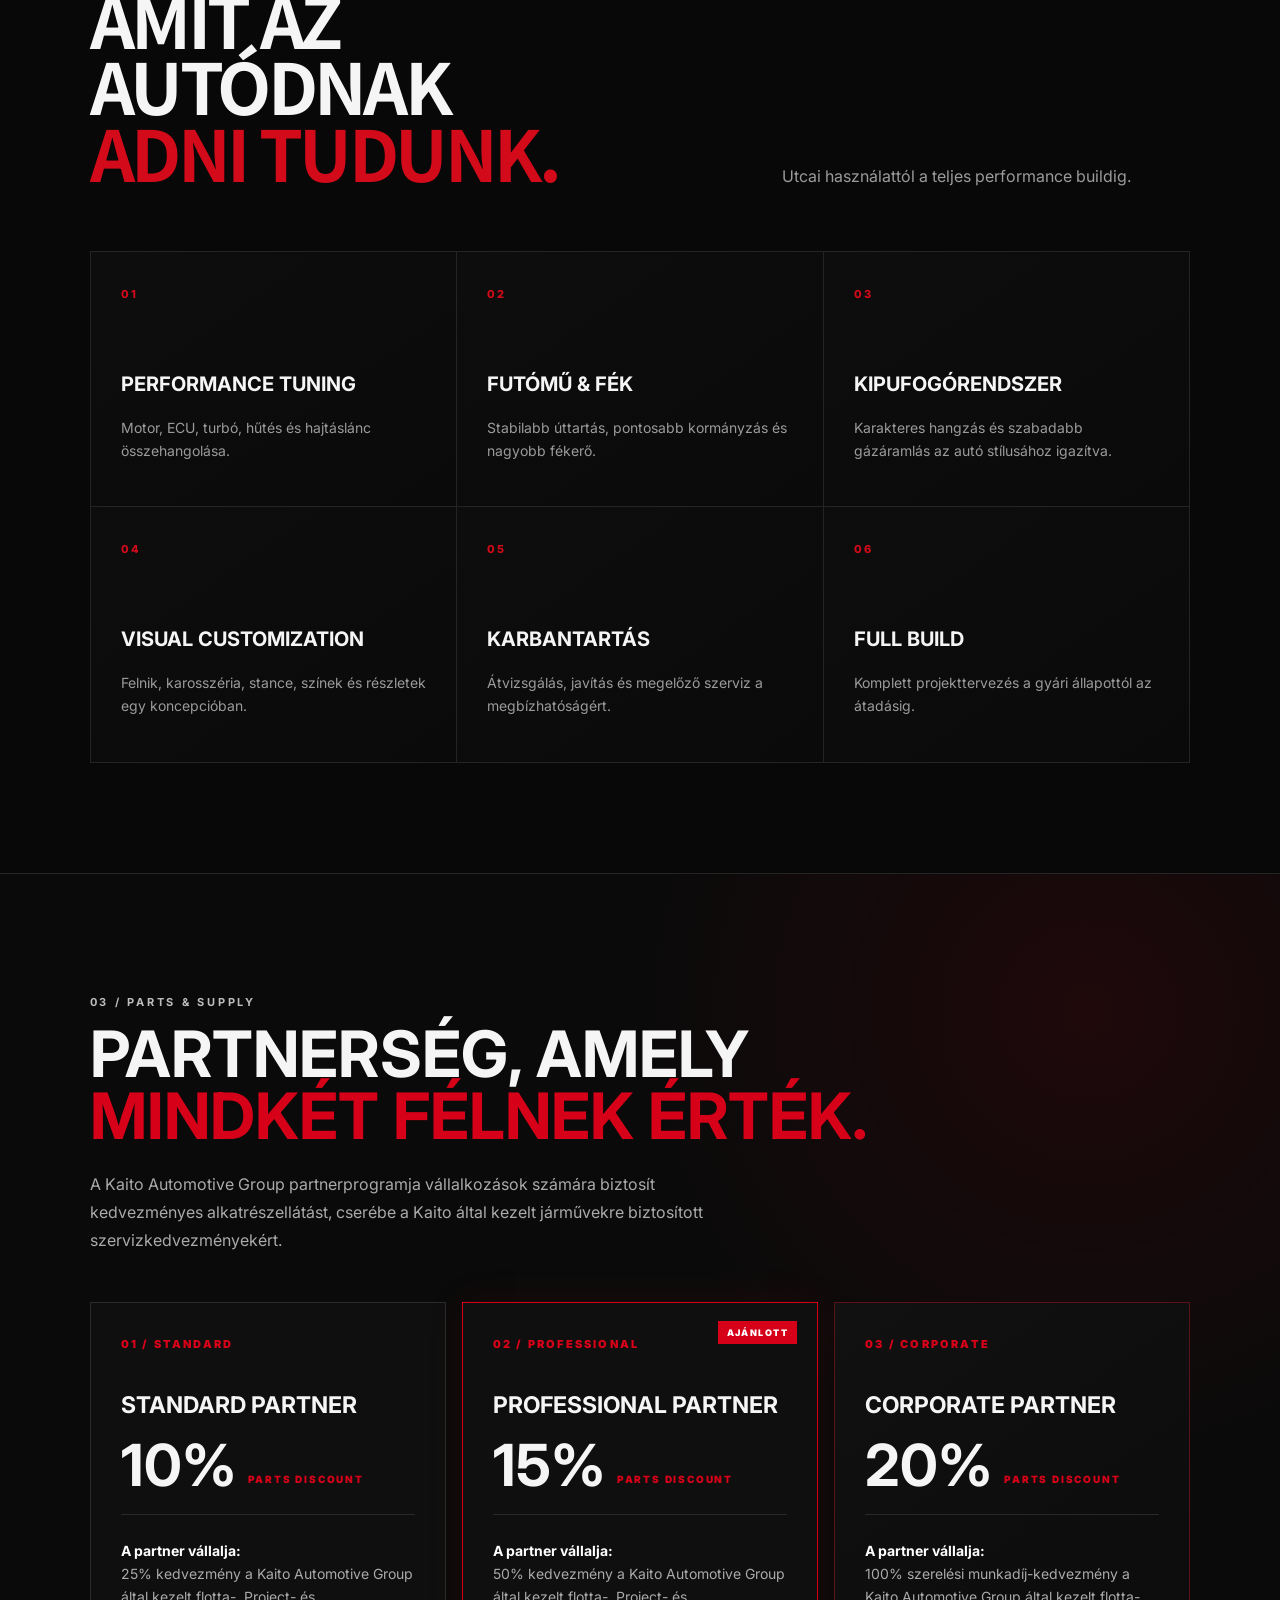
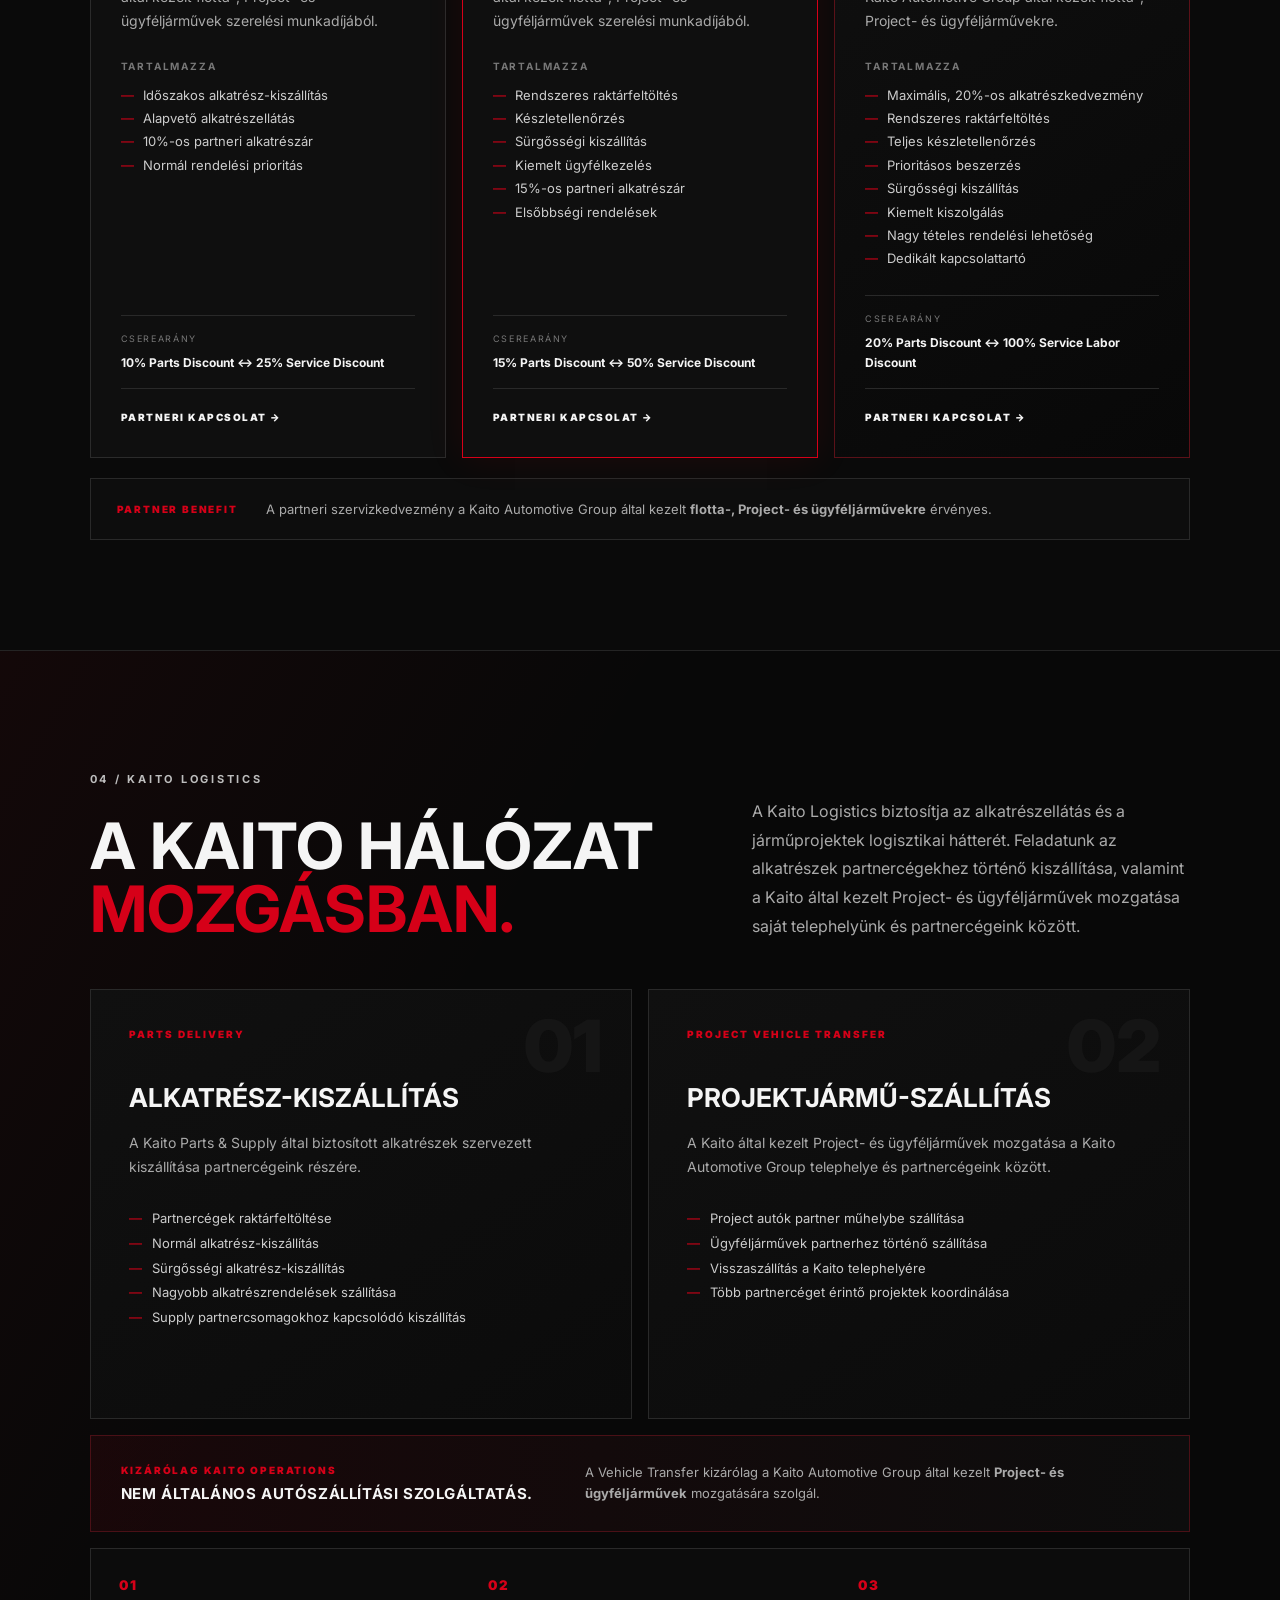
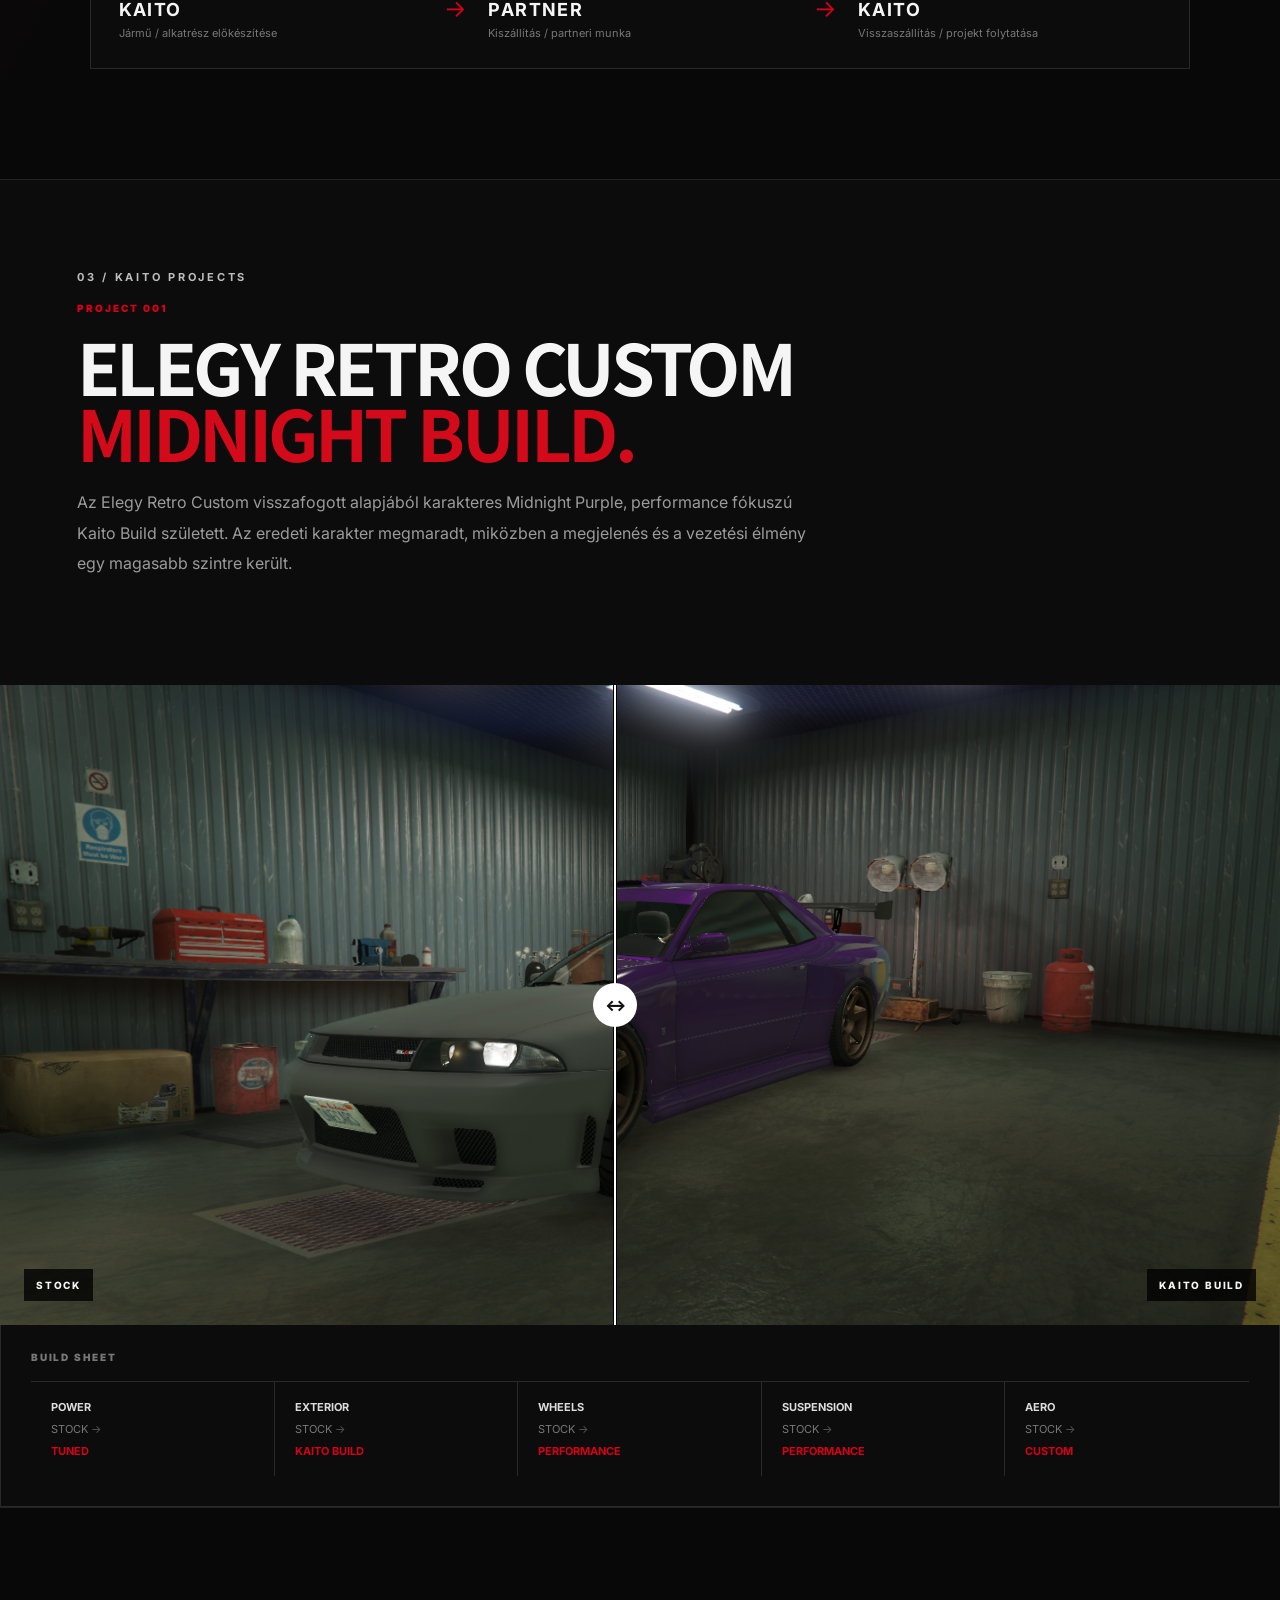
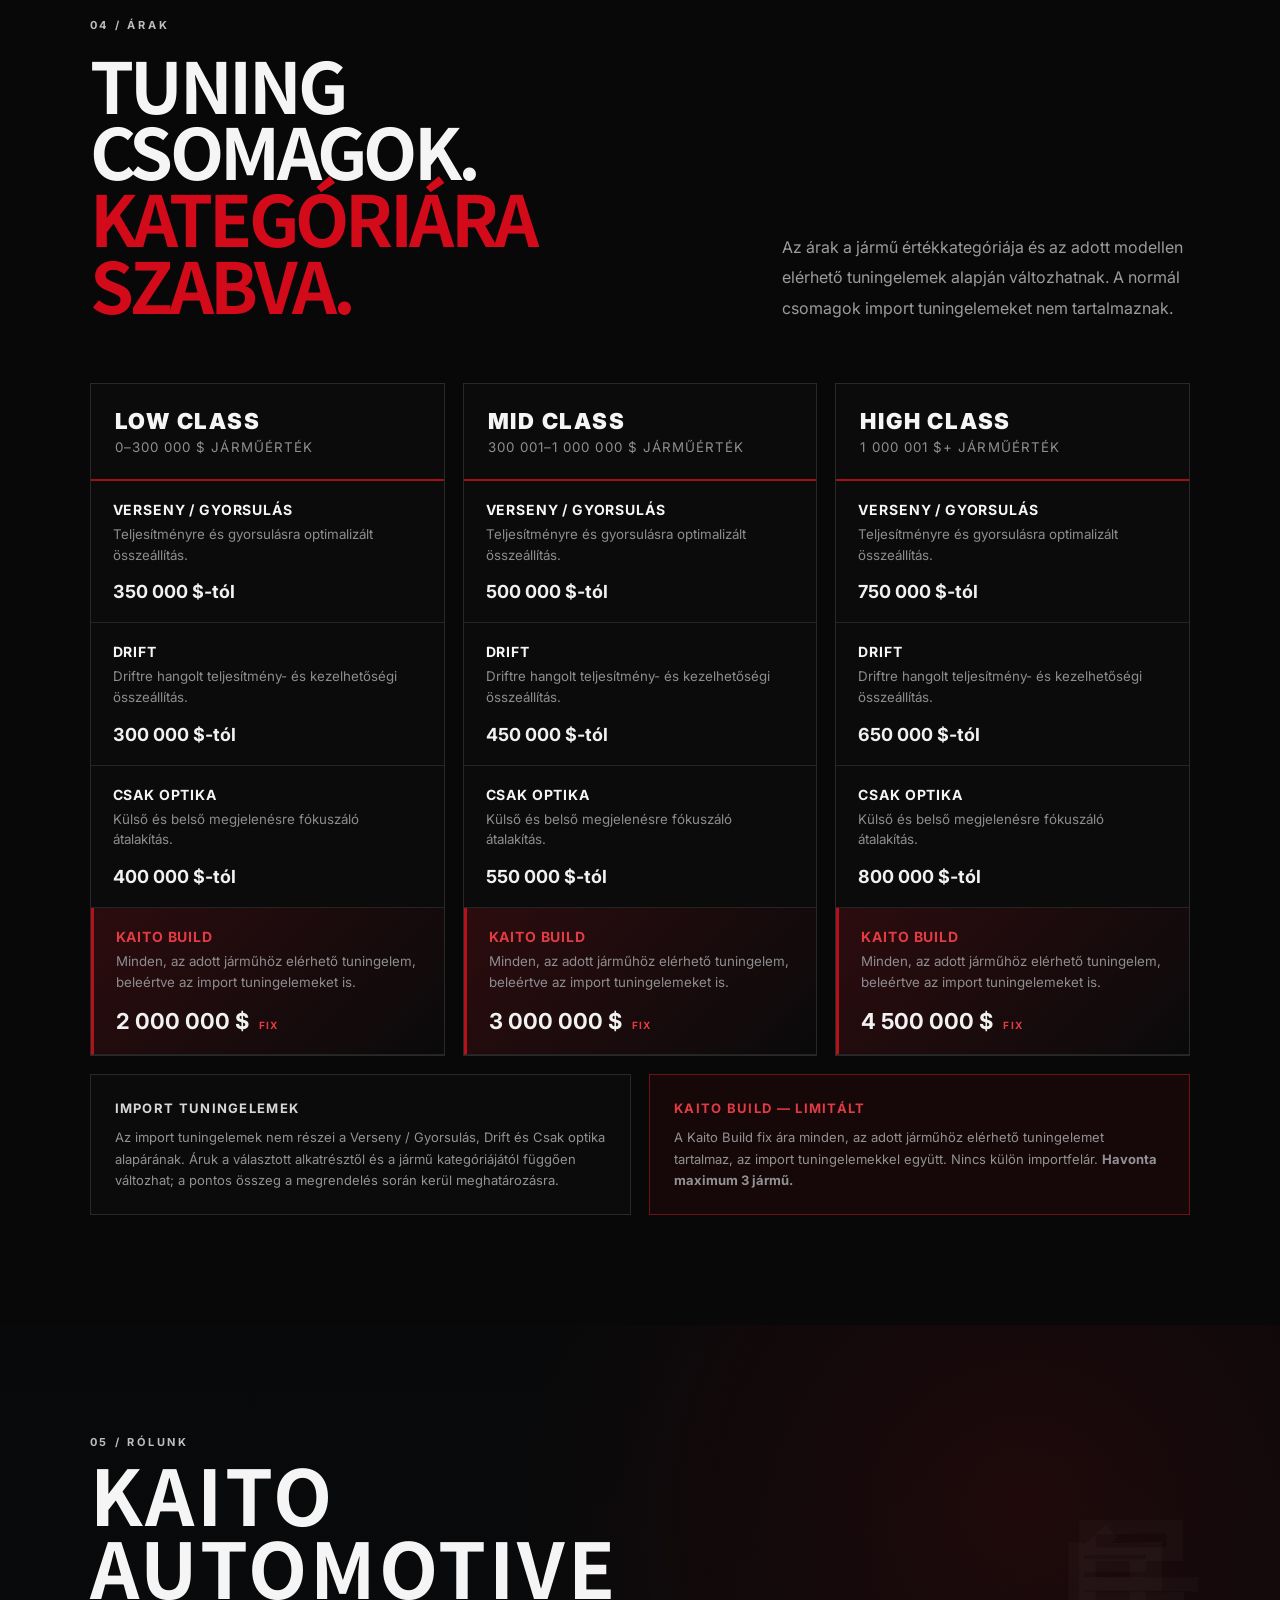
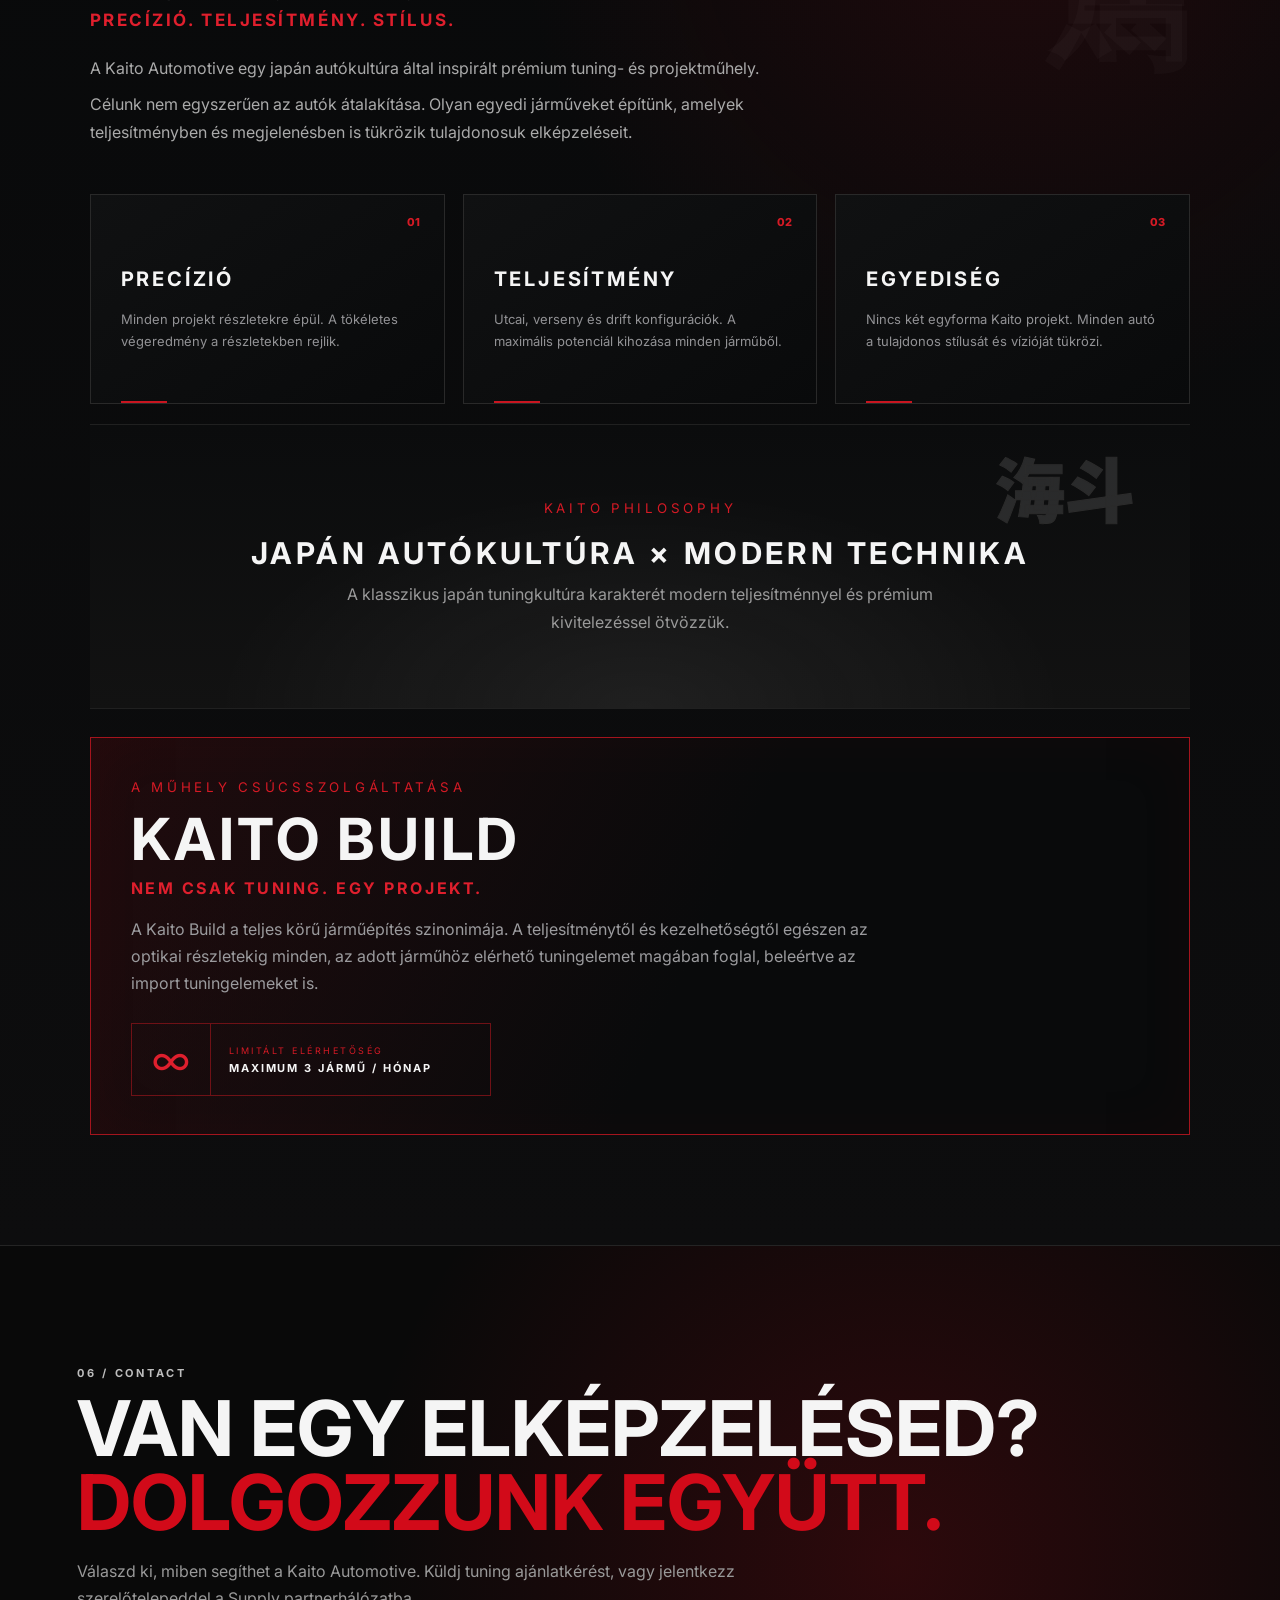
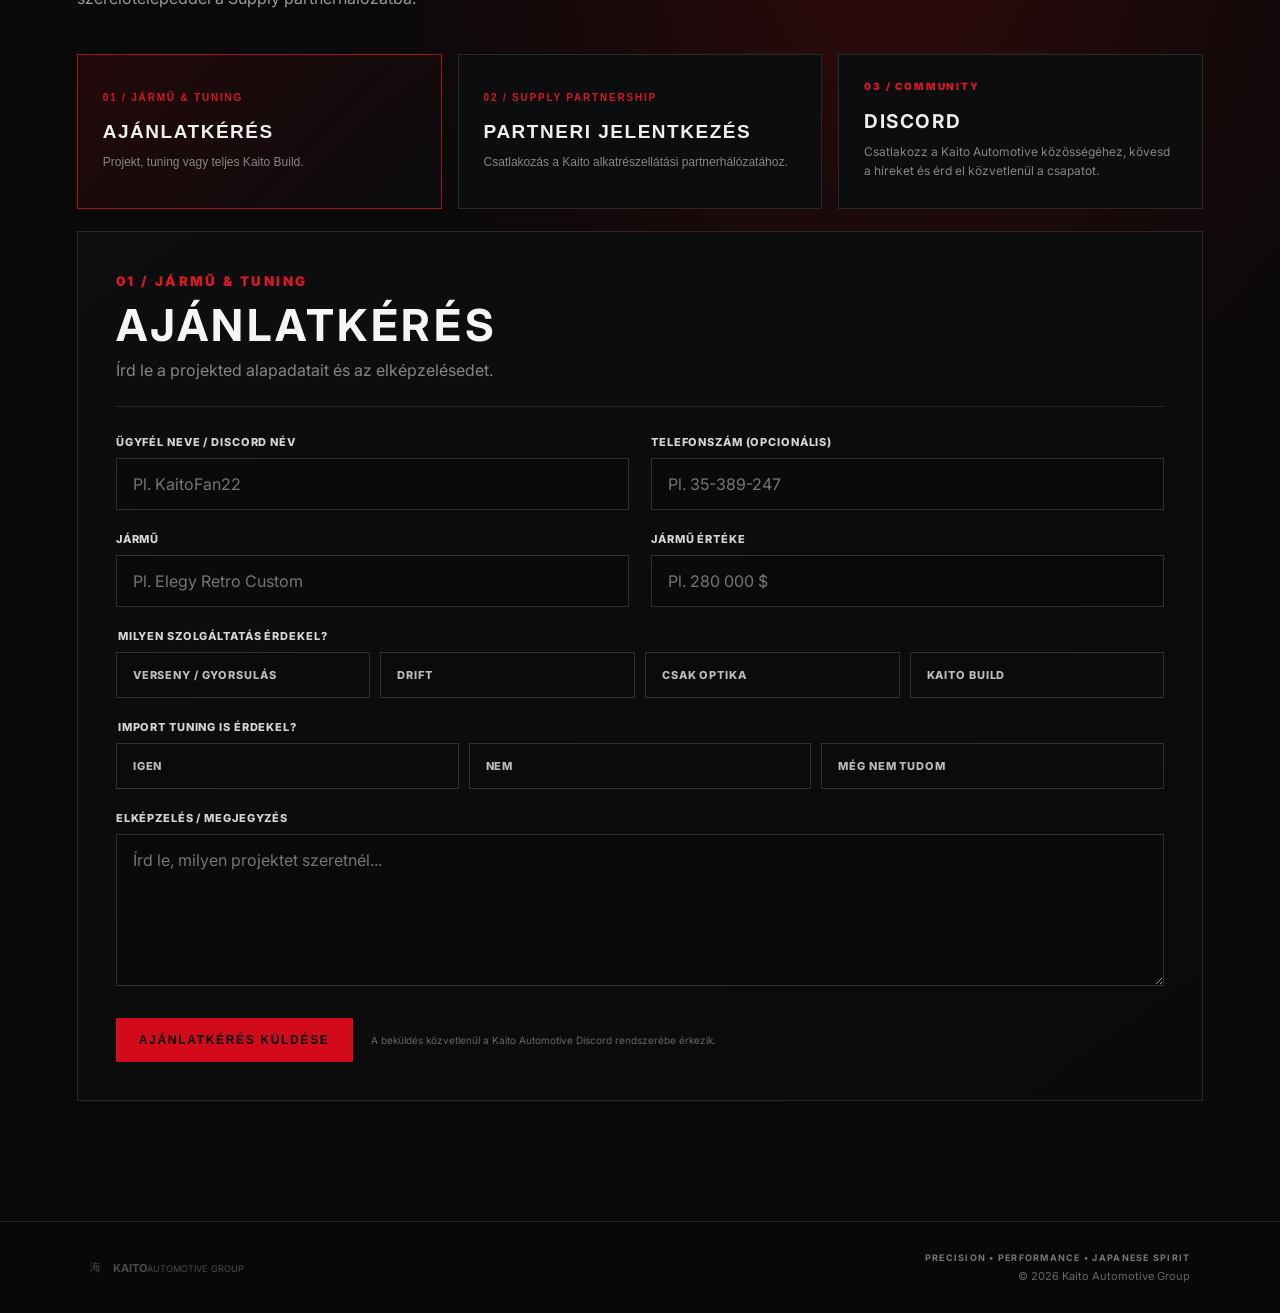
==== commit 58db29fd: "Add files via upload" ====
--- a/index.html
+++ b/index.html
@@ -6,6 +6,21 @@
   <meta name="theme-color" content="#0a0a0a">
   <title>Kaito Automotive Group</title>
   <meta name="description" content="Kaito Automotive Group — prémium japán ihletésű tuning, performance és egyedi építések Los Santosban.">
+  <link rel="canonical" href="https://kaito-automotive.vercel.app/">
+  <link rel="icon" type="image/png" sizes="64x64" href="assets/favicon-64.png">
+  <link rel="apple-touch-icon" sizes="180x180" href="assets/apple-touch-icon.png">
+  <meta property="og:type" content="website">
+  <meta property="og:site_name" content="Kaito Automotive Group">
+  <meta property="og:title" content="Kaito Automotive Group — Precision. Performance. Japanese Spirit.">
+  <meta property="og:description" content="Prémium japán ihletésű tuning, egyedi Kaito Build projektek, alkatrészellátás és partneri együttműködések.">
+  <meta property="og:url" content="https://kaito-automotive.vercel.app/">
+  <meta property="og:image" content="https://kaito-automotive.vercel.app/assets/kaito-hero-background.png">
+  <meta property="og:image:width" content="1672">
+  <meta property="og:image:height" content="941">
+  <meta name="twitter:card" content="summary_large_image">
+  <meta name="twitter:title" content="Kaito Automotive Group">
+  <meta name="twitter:description" content="Precision. Performance. Japanese Spirit.">
+  <meta name="twitter:image" content="https://kaito-automotive.vercel.app/assets/kaito-hero-background.png">
   <link rel="preconnect" href="https://fonts.googleapis.com">
   <link rel="preconnect" href="https://fonts.gstatic.com" crossorigin>
   <link href="https://fonts.googleapis.com/css2?family=Inter:wght@400;500;600;700;800&family=Noto+Sans+JP:wght@500;700;900&display=swap" rel="stylesheet">
@@ -304,6 +319,7 @@
         <div class="contact-form-panel active" id="tuningForm">
           <div class="form-heading"><small>01 / JÁRMŰ &amp; TUNING</small><h3>AJÁNLATKÉRÉS</h3><p>Írd le a projekted alapadatait és az elképzelésedet.</p></div>
           <form class="kaito-form" data-discord-form="/api/tuning">
+            <label class="hp-field" aria-hidden="true" tabindex="-1"><span>Weboldal</span><input type="text" name="website" tabindex="-1" autocomplete="off"></label>
             <label><span>Ügyfél neve / Discord név</span><input type="text" name="customer" placeholder="Pl. KaitoFan22" required></label>
             <label><span>Telefonszám (opcionális)</span><input type="text" name="phone" placeholder="Pl. 35-389-247"></label>
             <label><span>Jármű</span><input type="text" name="vehicle" placeholder="Pl. Elegy Retro Custom" required></label>
@@ -327,8 +343,10 @@
         <div class="contact-form-panel" id="partnerForm">
           <div class="form-heading"><small>02 / SUPPLY PARTNERSHIP</small><h3>PARTNERI JELENTKEZÉS</h3><p>Szerelőtelepek számára kialakított Kaito Supply együttműködés.</p></div>
           <form class="kaito-form" data-discord-form="/api/partner">
+            <label class="hp-field" aria-hidden="true" tabindex="-1"><span>Weboldal</span><input type="text" name="website" tabindex="-1" autocomplete="off"></label>
             <label><span>Cég neve</span><input type="text" name="company" placeholder="Szerelőtelep neve" required></label>
             <label><span>Kapcsolattartó / Discord név</span><input type="text" name="contact" placeholder="Kapcsolattartó neve" required></label>
+            <label><span>Kapcsolattartó beosztása</span><input type="text" name="position" placeholder="Pl. Tulajdonos, Ügyvezető, Műhelyvezető" required></label>
             <label><span>Kapcsolattartó telefonszáma (opcionális)</span><input type="text" name="phone" placeholder="Pl. 35-389-247"></label>
             <fieldset class="form-wide"><legend>Melyik partneri csomag érdekel?</legend><div class="choice-grid partner-choices">
               <label class="choice"><input type="radio" name="tier" value="Standard Partner" required><span><b>STANDARD PARTNER</b><small>10% Parts Discount ↔ 25% Service Discount</small></span></label>
--- a/styles.css
+++ b/styles.css
@@ -37,10 +37,21 @@
 
 .brand{display:flex;align-items:center;gap:12px}
 
-.main-nav{display:flex;align-items:center;gap:28px;font-size:13px;font-weight:600}
-.main-nav a{color:#d8d8d8;transition:.2s}
-.main-nav a:hover{color:white}
-.nav-cta{border:1px solid #444;padding:10px 15px}
+.main-nav{display:flex;align-items:center;gap:12px;font-size:13px;font-weight:600}
+.main-nav a{
+  color:#d8d8d8;
+  border:1px solid #3f3f3f;
+  padding:10px 15px;
+  background:rgba(8,8,8,.28);
+  transition:color .2s ease,border-color .2s ease,background .2s ease,box-shadow .2s ease;
+}
+.main-nav a:hover{
+  color:#fff;
+  border-color:#82101a;
+  background:linear-gradient(135deg,rgba(132,10,20,.24),rgba(12,12,12,.92));
+  box-shadow:0 0 18px rgba(145,8,20,.12);
+}
+.nav-cta{border:1px solid #3f3f3f;padding:10px 15px}
 .menu-toggle{display:none;background:none;border:0;color:white;font-size:24px}
 
 .hero{
@@ -445,3 +456,17 @@
 .footer-copy{text-align:right}.footer-copy strong{display:block;color:#777;font-size:9px;letter-spacing:.14em;margin-bottom:6px}.footer-copy p{margin:0}
 @media(max-width:900px){.contact-paths{grid-template-columns:1fr}.kaito-form{grid-template-columns:1fr}.choice-grid,.choice-grid-3,.partner-choices{grid-template-columns:1fr 1fr}.form-wide{grid-column:1}.contact-form-panel{padding:25px}.footer-copy{text-align:left}}
 @media(max-width:560px){.choice-grid,.choice-grid-3,.partner-choices{grid-template-columns:1fr}.form-submit{align-items:flex-start;flex-direction:column}}
+
+
+/* Final launch polish: anti-spam field + mobile navigation */
+.hp-field{position:absolute!important;left:-10000px!important;top:auto!important;width:1px!important;height:1px!important;overflow:hidden!important;opacity:0!important;pointer-events:none!important}
+@media (max-width:900px){
+  .main-nav a{width:100%;text-align:center;padding:12px 15px}
+  .menu-toggle{border:1px solid #3f3f3f;padding:7px 11px;background:rgba(8,8,8,.55);transition:.2s}
+  .menu-toggle:hover{border-color:#82101a;background:linear-gradient(135deg,rgba(132,10,20,.24),rgba(12,12,12,.92))}
+}
+@media (max-width:480px){
+  .hero h1{font-size:clamp(42px,13vw,50px)}
+  .contact-form-panel{padding:20px 16px}
+  .kaito-form input[type="text"],.kaito-form textarea{font-size:16px}
+}
